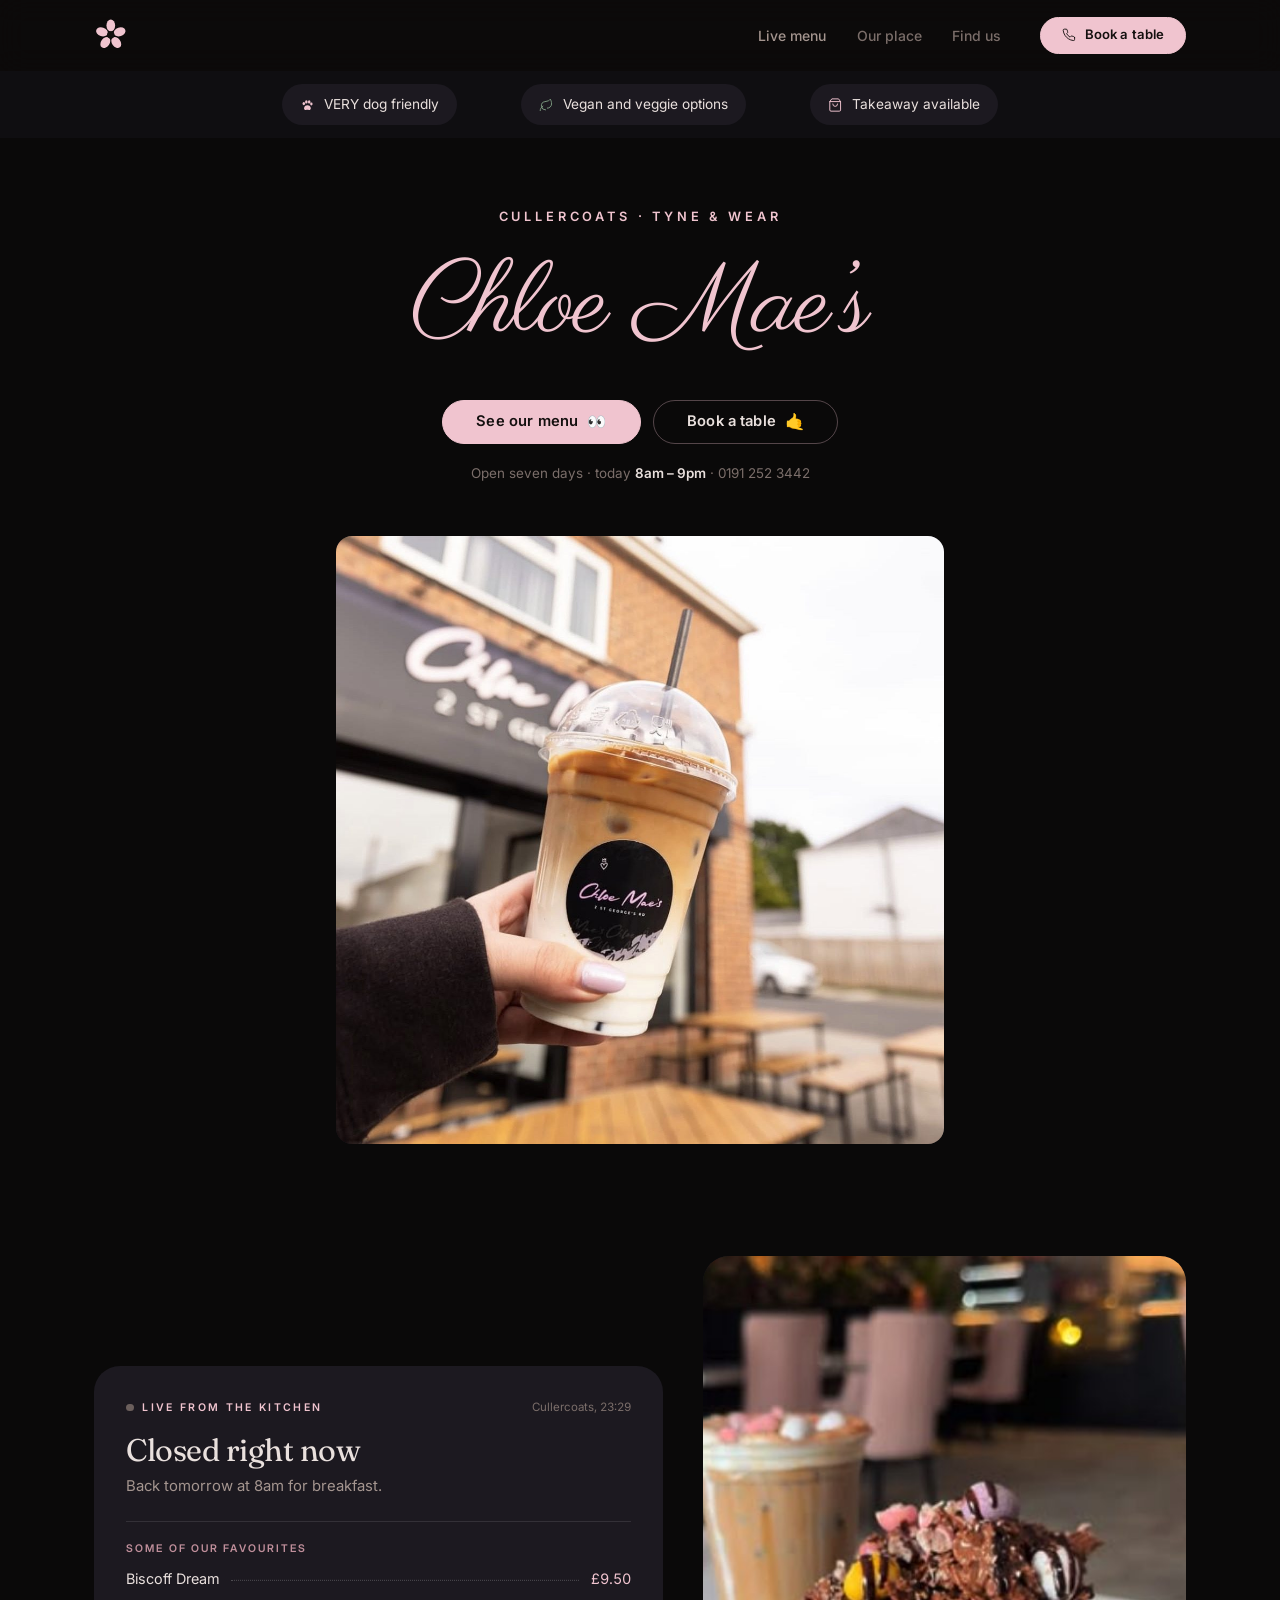
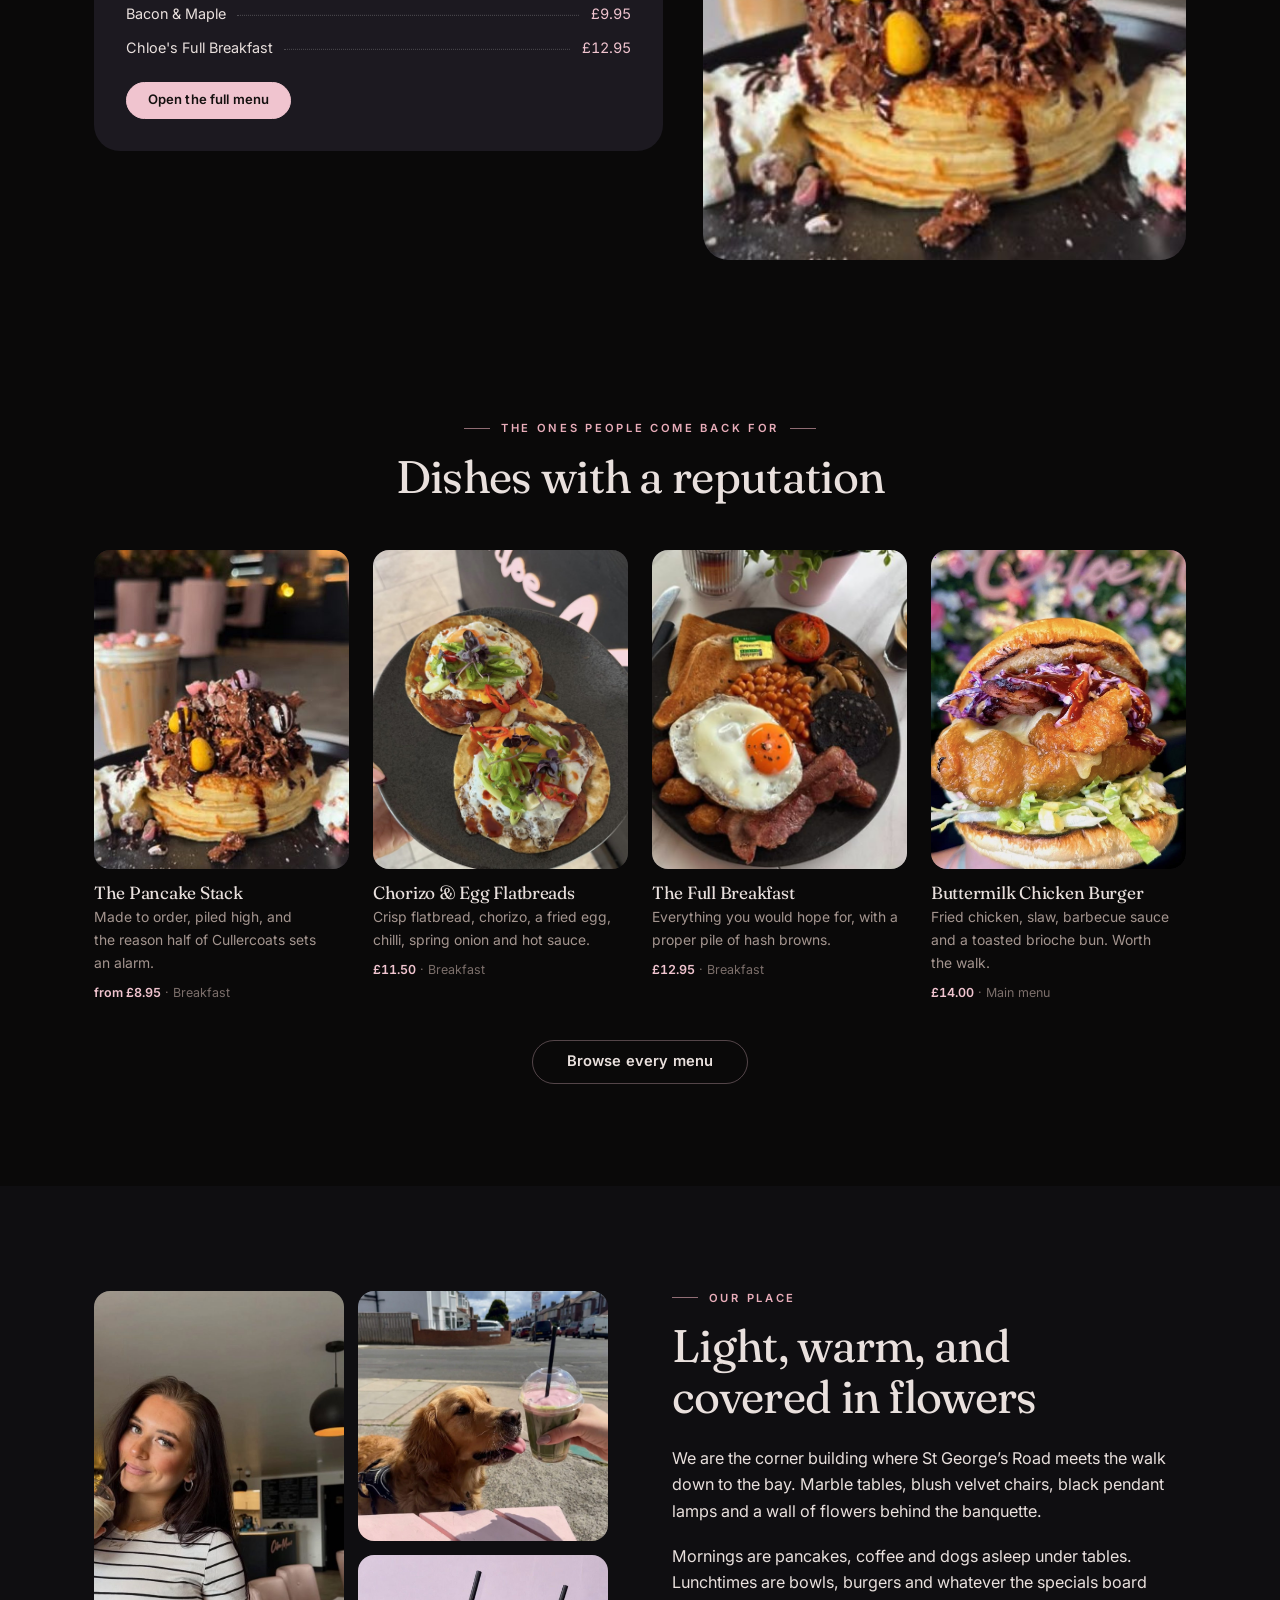
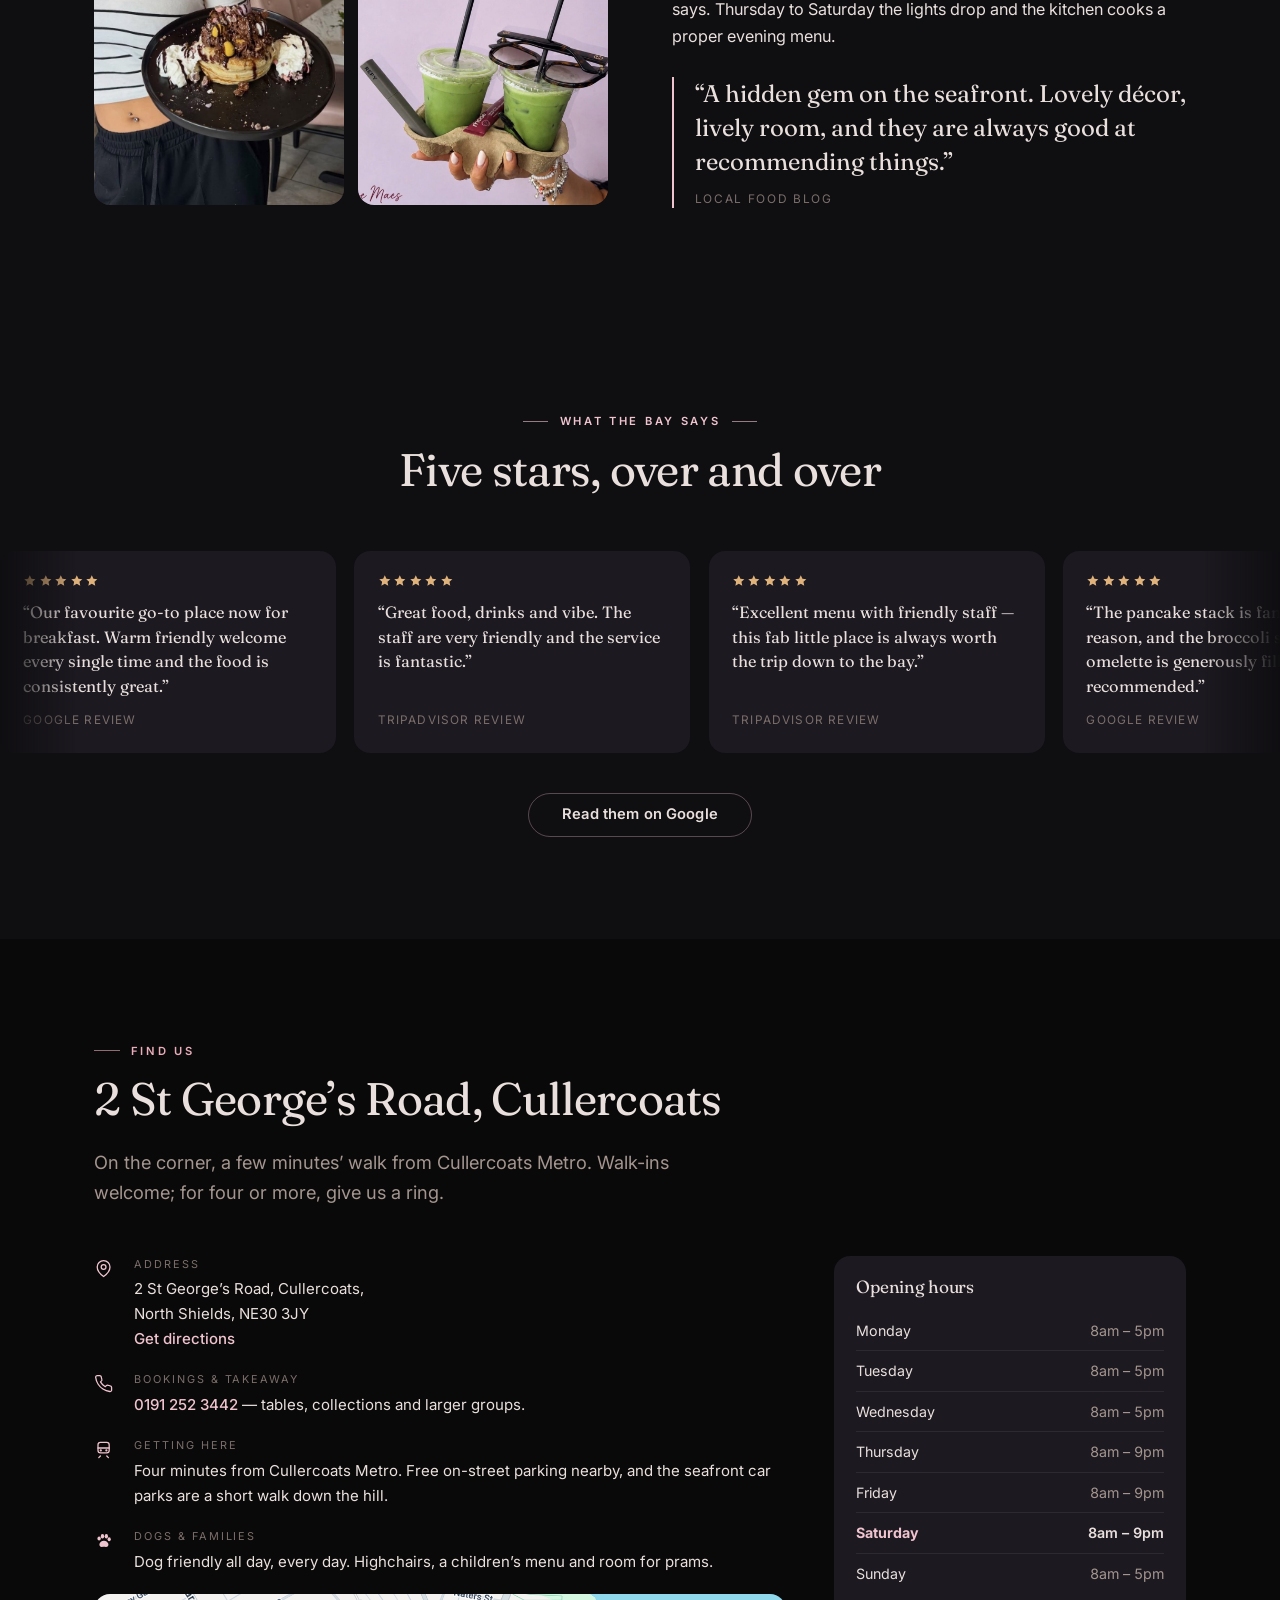
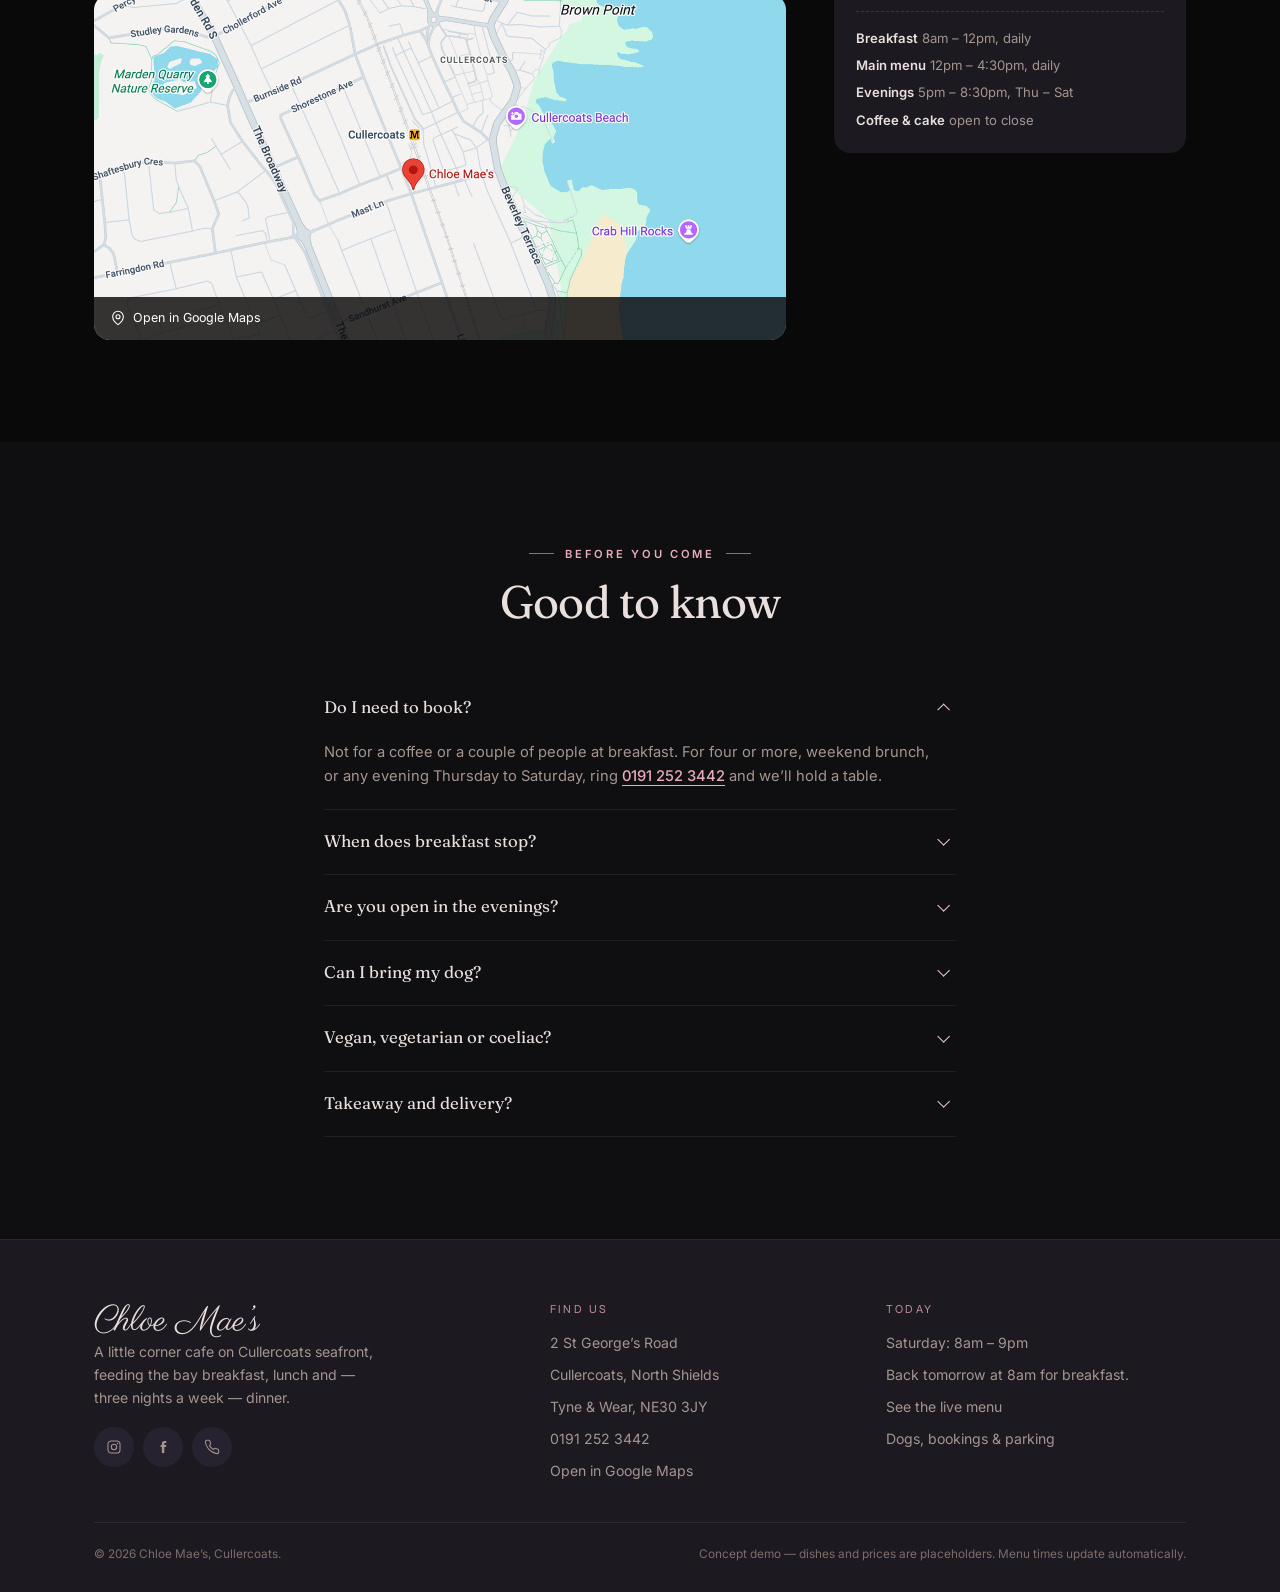
==== index.html @ 889cd68f "The facts become a banner: drifting on phones, still on desktop You were seeing the belt repeat, not" ====
<!doctype html>
<html lang="en-GB">
<head>
<meta charset="utf-8">
<meta name="viewport" content="width=device-width, initial-scale=1, viewport-fit=cover">
<title>Chloe Mae&rsquo;s &mdash; Brunch &amp; Coffee House, Cullercoats</title>
<meta name="description" content="Chloe Mae's is a warm, flower-filled brunch and coffee house in Cullercoats. Famous pancake stacks, breakfast until noon, lunch until 4:30pm, evenings Thursday to Saturday. 2 St George's Road, NE30 3JY.">
<link rel="canonical" href="https://chloemaes.co.uk/">
<meta property="og:type" content="restaurant">
<meta property="og:title" content="Chloe Mae&rsquo;s &mdash; Cullercoats">
<meta property="og:description" content="Brunch, coffee and cake at 2 St George's Road. Famous pancake stacks, dog friendly, evenings Thursday to Saturday.">
<meta property="og:image" content="assets/img/og.png">
<meta name="theme-color" content="#0d0b0b">
<link rel="icon" href="assets/img/favicon.svg" type="image/svg+xml">
<link rel="apple-touch-icon" href="assets/img/favicon.svg">
<link rel="preconnect" href="https://fonts.googleapis.com">
<link rel="preconnect" href="https://fonts.gstatic.com" crossorigin>
<link href="https://fonts.googleapis.com/css2?family=Fraunces:opsz,wght@9..144,300..700&family=Inter:wght@400;500;600;700&family=Parisienne&display=swap" rel="stylesheet">
<link rel="stylesheet" href="assets/css/style.css">
</head>
<body>
  <a class="skip" href="#main">Skip to content</a>
<svg class="sr-only" aria-hidden="true" focusable="false" xmlns="http://www.w3.org/2000/svg">
  <defs>
    <symbol id="i-phone" viewBox="0 0 24 24" fill="none" stroke="currentColor" stroke-width="1.6" stroke-linecap="round" stroke-linejoin="round"><path d="M22 16.9v3a2 2 0 0 1-2.2 2 19.8 19.8 0 0 1-8.6-3.1 19.5 19.5 0 0 1-6-6A19.8 19.8 0 0 1 2.1 4.2 2 2 0 0 1 4.1 2h3a2 2 0 0 1 2 1.7c.1 1 .4 1.9.7 2.8a2 2 0 0 1-.4 2.1L8.1 9.9a16 16 0 0 0 6 6l1.3-1.3a2 2 0 0 1 2.1-.5c.9.4 1.8.6 2.8.8a2 2 0 0 1 1.7 2z"/></symbol>
    <symbol id="i-pin" viewBox="0 0 24 24" fill="none" stroke="currentColor" stroke-width="1.6" stroke-linecap="round" stroke-linejoin="round"><path d="M20 10c0 6-8 12-8 12s-8-6-8-12a8 8 0 0 1 16 0z"/><circle cx="12" cy="10" r="3"/></symbol>
    <symbol id="i-clock" viewBox="0 0 24 24" fill="none" stroke="currentColor" stroke-width="1.6" stroke-linecap="round" stroke-linejoin="round"><circle cx="12" cy="12" r="9"/><path d="M12 7v5l3 2"/></symbol>
    <symbol id="i-star" viewBox="0 0 24 24" fill="currentColor"><path d="m12 2 2.9 6.3 6.9.8-5.1 4.7 1.4 6.8L12 17.3 5.9 20.6l1.4-6.8L2.2 9.1l6.9-.8z"/></symbol>
    <symbol id="i-dog" viewBox="0 0 24 24" fill="none" stroke="currentColor" stroke-width="1.6" stroke-linecap="round" stroke-linejoin="round"><path d="M10 5.2 8.4 3A1.6 1.6 0 0 0 5.6 4v5.6M14 5.2 15.6 3A1.6 1.6 0 0 1 18.4 4v5.6"/><path d="M5.6 9.6a6.4 6.4 0 0 0 12.8 0"/><path d="M8.8 14.4v3.2a3.2 3.2 0 0 0 6.4 0v-3.2"/><path d="M11 11h2"/></symbol>
    <symbol id="i-bag" viewBox="0 0 24 24" fill="none" stroke="currentColor" stroke-width="1.6" stroke-linecap="round" stroke-linejoin="round"><path d="M6 2 3 6v14a2 2 0 0 0 2 2h14a2 2 0 0 0 2-2V6l-3-4z"/><path d="M3 6h18M16 10a4 4 0 0 1-8 0"/></symbol>
    <symbol id="i-leaf" viewBox="0 0 24 24" fill="none" stroke="currentColor" stroke-width="1.6" stroke-linecap="round" stroke-linejoin="round"><path d="M11 20A7 7 0 0 1 9.8 6.1C15.5 5 17 4.5 19 2c1 2 2 4.2 2 8a7 7 0 0 1-7 7"/><path d="M2 21c0-3 1.9-5.7 4.5-7.5"/></symbol>
    <symbol id="i-wifi" viewBox="0 0 24 24" fill="none" stroke="currentColor" stroke-width="1.6" stroke-linecap="round" stroke-linejoin="round"><path d="M5 12.6a10 10 0 0 1 14 0M8.5 16a5 5 0 0 1 7 0M2 9.1a15 15 0 0 1 20 0"/><path d="M12 20h.01"/></symbol>
    <symbol id="i-pram" viewBox="0 0 24 24" fill="none" stroke="currentColor" stroke-width="1.6" stroke-linecap="round" stroke-linejoin="round"><circle cx="12" cy="12" r="9"/><path d="M12 8v8M8.5 10.5h7"/></symbol>
    <symbol id="i-alert" viewBox="0 0 24 24" fill="none" stroke="currentColor" stroke-width="1.6" stroke-linecap="round" stroke-linejoin="round"><path d="M12 3 2.5 20h19z"/><path d="M12 9.5v4M12 17h.01"/></symbol>
    <symbol id="i-info" viewBox="0 0 24 24" fill="none" stroke="currentColor" stroke-width="1.6" stroke-linecap="round" stroke-linejoin="round"><circle cx="12" cy="12" r="9"/><path d="M12 11v5M12 8h.01"/></symbol>
    <symbol id="i-arrow" viewBox="0 0 24 24" fill="none" stroke="currentColor" stroke-width="1.8" stroke-linecap="round" stroke-linejoin="round"><path d="M5 12h13M13 6l6 6-6 6"/></symbol>
    <symbol id="i-ig" viewBox="0 0 24 24" fill="none" stroke="currentColor" stroke-width="1.6"><rect x="3" y="3" width="18" height="18" rx="5"/><circle cx="12" cy="12" r="4"/><circle cx="17.4" cy="6.6" r="1.1" fill="currentColor" stroke="none"/></symbol>
    <symbol id="i-fb" viewBox="0 0 24 24" fill="currentColor"><path d="M14 9V7.2c0-.8.2-1.2 1.4-1.2H17V3h-2.6C11.3 3 10.3 4.5 10.3 7v2H8.4v3h1.9v9H14v-9h2.6l.4-3z"/></symbol>
    <symbol id="i-print" viewBox="0 0 24 24" fill="none" stroke="currentColor" stroke-width="1.6" stroke-linecap="round" stroke-linejoin="round"><path d="M6 9V3h12v6M6 18H4a1 1 0 0 1-1-1v-6a2 2 0 0 1 2-2h14a2 2 0 0 1 2 2v6a1 1 0 0 1-1 1h-2"/><rect x="6" y="14" width="12" height="7" rx="1"/></symbol>
    <symbol id="i-metro" viewBox="0 0 24 24" fill="none" stroke="currentColor" stroke-width="1.6" stroke-linecap="round" stroke-linejoin="round"><rect x="5" y="3" width="14" height="13" rx="3"/><path d="M5 10h14M8 20l-2 2M16 20l2 2"/><circle cx="8.5" cy="13" r=".6" fill="currentColor"/><circle cx="15.5" cy="13" r=".6" fill="currentColor"/></symbol>
    <symbol id="i-paw" viewBox="0 0 24 24" fill="currentColor"><ellipse cx="6.4" cy="9.4" rx="2.1" ry="2.6"/><ellipse cx="10.6" cy="6.6" rx="2.1" ry="2.8"/><ellipse cx="15.4" cy="6.6" rx="2.1" ry="2.8"/><ellipse cx="19" cy="10.2" rx="2" ry="2.5"/><path d="M12.6 12.2c2.3 0 4.4 1.5 5.2 3.5.9 2.2-.5 4.4-2.9 4.4-1 0-1.7-.3-2.5-.3s-1.5.3-2.5.3c-2.4 0-3.8-2.2-2.9-4.4.8-2 2.9-3.5 5.2-3.5z"/></symbol>
    <symbol id="i-phone-fill" viewBox="0 0 24 24" fill="currentColor"><path d="M6.6 10.8a15.6 15.6 0 0 0 6.6 6.6l2.2-2.2c.28-.28.68-.36 1.03-.24 1.12.37 2.33.57 3.57.57.55 0 1 .45 1 1V20c0 .55-.45 1-1 1C10.6 21 3 13.4 3 4c0-.55.45-1 1-1h3.5c.55 0 1 .45 1 1 0 1.25.2 2.45.57 3.57.11.35.03.75-.25 1.03z"/></symbol>
    <symbol id="i-flower" viewBox="0 0 24 24"><g fill="currentColor"><ellipse cx="12" cy="5.4" rx="3.1" ry="4.3"/><ellipse cx="18.3" cy="9.9" rx="3.1" ry="4.3" transform="rotate(72 18.3 9.9)"/><ellipse cx="15.9" cy="17.5" rx="3.1" ry="4.3" transform="rotate(144 15.9 17.5)"/><ellipse cx="8.1" cy="17.5" rx="3.1" ry="4.3" transform="rotate(216 8.1 17.5)"/><ellipse cx="5.7" cy="9.9" rx="3.1" ry="4.3" transform="rotate(288 5.7 9.9)"/></g><circle cx="12" cy="12" r="2.6" fill="#14100f"/></symbol>
    <symbol id="i-menu" viewBox="0 0 24 24" fill="none" stroke="currentColor" stroke-width="1.6" stroke-linecap="round" stroke-linejoin="round"><path d="M4 6h16M4 12h16M4 18h10"/></symbol>
  </defs>
</svg>
  <header class="site-header" id="site-header">
    <div class="wrap site-header__in">
      <a class="brand" href="index.html" aria-label="Chloe Mae's, 2 St George's Road, home">
        <svg class="brand__flower" aria-hidden="true"><use href="#i-flower"/></svg>
      </a>
      <nav class="nav" aria-label="Primary">
        <a href="menu.html">Live menu</a>
        <!-- Pages to come. Swap each span for <a href="our-place.html"> etc. -->
        <span class="nav__soon">Our place</span>
        <span class="nav__soon">Find us</span>
      </nav>
      <a class="btn btn--sm header-cta" href="tel:+441912523442">
        <svg class="ic" aria-hidden="true"><use href="#i-phone"/></svg> Book a table
      </a>
      <a class="callbtn" href="tel:+441912523442" aria-label="Call to book a table">
        <svg aria-hidden="true"><use href="#i-phone-fill"/></svg>
      </a>
      <button class="navtoggle" id="navtoggle" aria-expanded="false" aria-controls="drawer" aria-label="Menu"><span></span></button>
    </div>
    <div class="drawer" id="drawer">
      <div class="wrap">
        <nav aria-label="Mobile">
          <a href="menu.html">Live menu</a>
          <span class="nav__soon">Our place</span>
          <span class="nav__soon">Find us</span>
          <span class="nav__soon">Questions</span>
          <a class="btn btn--block" href="tel:+441912523442">
            <svg class="ic" aria-hidden="true"><use href="#i-phone"/></svg> Call to book
          </a>
        </nav>
      </div>
    </div>
  </header>

  <main id="main">
    <div class="marquee marquee--pills" aria-label="Good to know">
      <div class="marquee__track" id="pill-track"></div>
    </div>

    <section class="hero" id="top">
      <div class="wrap hero__inner">
        <p class="hero__sub">Cullercoats &middot; Tyne &amp; Wear</p>
        <h1 class="hero__script">Chloe Mae&rsquo;s</h1>
        <div class="btn-row btn-row--center">
          <a class="btn" href="menu.html">See our menu <span class="emoji" aria-hidden="true">&#128064;</span></a>
          <a class="btn btn--ghost" href="tel:+441912523442">Book a table <span class="emoji" aria-hidden="true">&#129305;</span></a>
        </div>

        <p class="hero__note" id="hero-note">Open seven days &middot; 0191 252 3442</p>

      </div>

      <div class="wrap">
        <div class="hero__shots">
          <div class="shot" id="hero-shot" data-art="art-room"
               data-photos="assets/img/photo-coffee.jpg,
                            assets/img/photo-room.jpg,
                            assets/img/photo-breakfast.jpg,
                            assets/img/photo-chickenburger.jpg,
                            assets/img/photo-pancakes.jpg"
               data-alt="Inside and outside Chloe Mae&rsquo;s"></div>
        </div>
      </div>
    </section>


    <section class="band band--tight" id="live" aria-label="What we are serving right now">
      <div class="wrap livewrap">
        <div class="live" id="live-card" data-status="closed" data-notice="false">
          <div class="live__top">
            <span class="dot" id="live-dot"></span>
            <span class="live__label">Live from the kitchen</span>
            <span class="live__clock" id="live-clock"></span>
          </div>

          <h2 class="live__headline" id="live-headline">Checking today&rsquo;s service&hellip;</h2>
          <p class="live__detail" id="live-detail">One moment.</p>

          <div class="live__notice" id="live-notice">
            <svg aria-hidden="true"><use href="#i-alert"/></svg>
            <span id="live-notice-text"></span>
          </div>

          <div class="live__picks" id="live-picks" hidden>
            <h4 id="picks-title">Some of our favourites</h4>
            <ul class="picks" id="picks-list"></ul>
          </div>

          <div class="live__foot">
            <a class="btn btn--blush btn--sm" href="menu.html" id="live-cta">Open the full menu</a>
          </div>
        </div>

        <div class="shot rise" data-art="art-pancakes" data-photo="assets/img/photo-pancakes.jpg"
             data-alt="A loaded pancake stack at Chloe Mae's"></div>
      </div>
    </section>

    <section class="band" id="signatures">
      <div class="wrap">
        <div class="section-head section-head--center">
          <p class="eyebrow eyebrow--center">The ones people come back for</p>
          <h2>Dishes with a reputation</h2>
        </div>

        <div class="grid grid--4">
          <article class="dish rise">
            <div class="shot shot--tall" data-art="art-pancakes" data-photo="assets/img/photo-pancakes.jpg"
                 data-alt="Pancake stack with chocolate and marshmallows"></div>
            <div>
              <h3 class="dish__name">The Pancake Stack</h3>
              <p class="dish__desc">Made to order, piled high, and the reason half of Cullercoats sets an alarm.</p>
              <p class="dish__meta"><span class="price">from &pound;8.95</span> &middot; Breakfast</p>
            </div>
          </article>

          <article class="dish rise">
            <div class="shot shot--tall" data-art="art-flatbreads" data-photo="assets/img/photo-flatbreads.jpg"
                 data-alt="Chorizo and fried egg flatbreads with chilli and spring onion"></div>
            <div>
              <h3 class="dish__name">Chorizo &amp; Egg Flatbreads</h3>
              <p class="dish__desc">Crisp flatbread, chorizo, a fried egg, chilli, spring onion and hot sauce.</p>
              <p class="dish__meta"><span class="price">&pound;11.50</span> &middot; Breakfast</p>
            </div>
          </article>

          <article class="dish rise">
            <div class="shot shot--tall" data-art="art-fullbreakfast" data-photo="assets/img/photo-fullbreakfast.jpg"
                 data-alt="Full breakfast with hash browns, beans, bacon and toast"></div>
            <div>
              <h3 class="dish__name">The Full Breakfast</h3>
              <p class="dish__desc">Everything you would hope for, with a proper pile of hash browns.</p>
              <p class="dish__meta"><span class="price">&pound;12.95</span> &middot; Breakfast</p>
            </div>
          </article>

          <article class="dish rise">
            <div class="shot shot--tall" data-art="art-bowls" data-photo="assets/img/photo-chickenburger.jpg"
                 data-alt="Buttermilk chicken burger with slaw and barbecue sauce"></div>
            <div>
              <h3 class="dish__name">Buttermilk Chicken Burger</h3>
              <p class="dish__desc">Fried chicken, slaw, barbecue sauce and a toasted brioche bun. Worth the walk.</p>
              <p class="dish__meta"><span class="price">&pound;14.00</span> &middot; Main menu</p>
            </div>
          </article>
        </div>

        <div class="btn-row btn-row--center" style="margin-top:2.25rem">
          <a class="btn btn--ghost" href="menu.html">Browse every menu</a>
        </div>
      </div>
    </section>

    <section class="band band--paper" id="story">
      <div class="wrap story">
        <div class="story__art">
          <div class="shot shot--tall rise" data-art="art-room" data-photo="assets/img/photo-room.jpg"
               data-alt="Inside Chloe Mae's"></div>
          <div class="shot shot--sq rise" data-art="art-drinks" data-photo="assets/img/photo-dog.jpg"
               data-alt="A golden retriever outside with an iced drink"></div>
          <div class="shot shot--sq rise" data-art="art-drinks" data-photo="assets/img/photo-drinks.jpg"
               data-alt="Two iced matcha to take away"></div>
        </div>
        <div>
          <p class="eyebrow">Our place</p>
          <h2>Light, warm, and covered in flowers</h2>
          <p>We are the corner building where St George&rsquo;s Road meets the walk down to the bay. Marble tables, blush velvet chairs, black pendant lamps and a wall of flowers behind the banquette.</p>
          <p>Mornings are pancakes, coffee and dogs asleep under tables. Lunchtimes are bowls, burgers and whatever the specials board says. Thursday to Saturday the lights drop and the kitchen cooks a proper evening menu.</p>

          <blockquote class="pullquote">
            &ldquo;A hidden gem on the seafront. Lovely d&eacute;cor, lively room, and they are always good at recommending things.&rdquo;
            <cite>Local food blog</cite>
          </blockquote>
        </div>
      </div>
    </section>

    <section class="band band--dark" id="reviews">
      <div class="wrap">
        <div class="section-head section-head--center">
          <p class="eyebrow eyebrow--center">What the bay says</p>
          <h2>Five stars, over and over</h2>
        </div>
      </div>
      <div class="marquee marquee--reviews" aria-label="Customer reviews">
        <div class="marquee__track" id="review-track"></div>
      </div>
      <div class="wrap btn-row btn-row--center" style="margin-top:2rem">
        <a class="btn btn--ghost" href="https://maps.app.goo.gl/MLW48tuzdzKQMBhAA" target="_blank" rel="noopener">Read them on Google</a>
      </div>
    </section>

    <section class="band" id="visit">
      <div class="wrap">
        <div class="section-head">
          <p class="eyebrow">Find us</p>
          <h2>2 St George&rsquo;s Road, Cullercoats</h2>
          <p class="lede">On the corner, a few minutes&rsquo; walk from Cullercoats Metro. Walk-ins welcome; for four or more, give us a ring.</p>
        </div>

        <div class="visit">
          <div>
            <dl class="infolist">
              <div>
                <svg aria-hidden="true"><use href="#i-pin"/></svg>
                <div>
                  <dt>Address</dt>
                  <dd>2 St George&rsquo;s Road, Cullercoats,<br>North Shields, NE30 3JY<br>
                    <a href="https://www.google.com/maps/dir/?api=1&amp;destination=Chloe+Mae%27s%2C+2+St+George%27s+Road%2C+Cullercoats%2C+North+Shields+NE30+3JY" target="_blank" rel="noopener">Get directions</a>
                  </dd>
                </div>
              </div>
              <div>
                <svg aria-hidden="true"><use href="#i-phone"/></svg>
                <div>
                  <dt>Bookings &amp; takeaway</dt>
                  <dd><a href="tel:+441912523442">0191 252 3442</a> &mdash; tables, collections and larger groups.</dd>
                </div>
              </div>
              <div>
                <svg aria-hidden="true"><use href="#i-metro"/></svg>
                <div>
                  <dt>Getting here</dt>
                  <dd>Four minutes from Cullercoats Metro. Free on-street parking nearby, and the seafront car parks are a short walk down the hill.</dd>
                </div>
              </div>
              <div>
                <svg aria-hidden="true"><use href="#i-paw"/></svg>
                <div>
                  <dt>Dogs &amp; families</dt>
                  <dd>Dog friendly all day, every day. Highchairs, a children&rsquo;s menu and room for prams.</dd>
                </div>
              </div>
            </dl>

            <a class="mapcard shot" href="https://maps.app.goo.gl/MLW48tuzdzKQMBhAA" target="_blank" rel="noopener"
               data-art="art-map" data-photo="assets/img/photo-map.png" data-alt="Map showing Chloe Mae's on St George's Road"
               aria-label="Open Chloe Mae's in Google Maps">
              <span class="shot__cap"><svg style="width:1rem;height:1rem" aria-hidden="true"><use href="#i-pin"/></svg> Open in Google Maps</span>
            </a>
          </div>

          <div class="hours" id="hours">
            <h3>Opening hours</h3>
            <table>
              <caption class="sr-only">Opening hours by day</caption>
              <tbody>
                <tr data-day="1"><th scope="row">Monday</th><td>8am &ndash; 5pm</td></tr>
                <tr data-day="2"><th scope="row">Tuesday</th><td>8am &ndash; 5pm</td></tr>
                <tr data-day="3"><th scope="row">Wednesday</th><td>8am &ndash; 5pm</td></tr>
                <tr data-day="4"><th scope="row">Thursday</th><td>8am &ndash; 9pm</td></tr>
                <tr data-day="5"><th scope="row">Friday</th><td>8am &ndash; 9pm</td></tr>
                <tr data-day="6"><th scope="row">Saturday</th><td>8am &ndash; 9pm</td></tr>
                <tr data-day="0"><th scope="row">Sunday</th><td>8am &ndash; 5pm</td></tr>
              </tbody>
            </table>

            <div class="hours__kitchen">
              <p style="margin:0"><span>Breakfast</span> 8am &ndash; 12pm, daily</p>
              <p style="margin:0"><span>Main menu</span> 12pm &ndash; 4:30pm, daily</p>
              <p style="margin:0"><span>Evenings</span> 5pm &ndash; 8:30pm, Thu &ndash; Sat</p>
              <p style="margin:0"><span>Coffee &amp; cake</span> open to close</p>
            </div>
          </div>
        </div>
      </div>
    </section>

    <section class="band band--paper" id="faq">
      <div class="wrap wrap--narrow">
        <div class="section-head section-head--center">
          <p class="eyebrow eyebrow--center">Before you come</p>
          <h2>Good to know</h2>
        </div>

        <div class="faq">
          <details open>
            <summary>Do I need to book?</summary>
            <p>Not for a coffee or a couple of people at breakfast. For four or more, weekend brunch, or any evening Thursday to Saturday, ring <a class="tlink" href="tel:+441912523442">0191 252 3442</a> and we&rsquo;ll hold a table.</p>
          </details>
          <details>
            <summary>When does breakfast stop?</summary>
            <p>Breakfast runs 8am to 12pm every day, then the main menu takes over until 4:30pm. The bar at the top of this site counts down to the changeover and warns you a full hour before.</p>
          </details>
          <details>
            <summary>Are you open in the evenings?</summary>
            <p>Thursday, Friday and Saturday, 5pm until last orders at 8:30pm. Sunday to Wednesday we close at 5pm.</p>
          </details>
          <details>
            <summary>Can I bring my dog?</summary>
            <p>Please do &mdash; dog friendly all day, every day, with water bowls by the door.</p>
          </details>
          <details>
            <summary>Vegan, vegetarian or coeliac?</summary>
            <p>All catered for, and marked on every menu. Tell your server about any allergy when you order &mdash; our kitchen is small and handles nuts, gluten and dairy, so we&rsquo;ll talk you through what is safe.</p>
          </details>
          <details>
            <summary>Takeaway and delivery?</summary>
            <p>Both. Ring to order a collection, or find us on Uber Eats and Deliveroo around Cullercoats, Whitley Bay and Tynemouth.</p>
          </details>
        </div>
      </div>
    </section>
  </main>

  <footer class="site-footer footer">
    <div class="wrap">
      <div class="footer__grid">
        <div class="footer__brand">
          <span class="brand__script" style="font-size:2.2rem">Chloe Mae&rsquo;s</span>
          <p>A little corner cafe on Cullercoats seafront, feeding the bay breakfast, lunch and — three nights a week — dinner.</p>
          <div class="socials">
            <a href="https://www.instagram.com/chloemaes_cullercoats/" target="_blank" rel="noopener" aria-label="Chloe Mae's on Instagram"><svg aria-hidden="true"><use href="#i-ig"/></svg></a>
            <a href="https://www.facebook.com/ChloeMaesCullercoats/" target="_blank" rel="noopener" aria-label="Chloe Mae's on Facebook"><svg aria-hidden="true"><use href="#i-fb"/></svg></a>
            <a href="tel:+441912523442" aria-label="Call Chloe Mae's"><svg aria-hidden="true"><use href="#i-phone"/></svg></a>
          </div>
        </div>
        <div>
          <h4>Find us</h4>
          <ul>
            <li>2 St George&rsquo;s Road</li>
            <li>Cullercoats, North Shields</li>
            <li>Tyne &amp; Wear, NE30 3JY</li>
            <li><a href="tel:+441912523442">0191 252 3442</a></li>
            <li><a href="https://maps.app.goo.gl/MLW48tuzdzKQMBhAA" target="_blank" rel="noopener">Open in Google Maps</a></li>
          </ul>
        </div>
        <div>
          <h4>Today</h4>
          <ul>
            <li id="foot-hours">Open 8am &ndash; 5pm</li>
            <li id="foot-service">&nbsp;</li>
            <li><a href="menu.html">See the live menu</a></li>
            <li>Dogs, bookings &amp; parking</li>
          </ul>
        </div>
      </div>
      <div class="colophon">
        <span>&copy; <span id="year">2026</span> Chloe Mae&rsquo;s, Cullercoats.</span>
        <span class="statusbar__spacer"></span>
        <span id="demo-line">Concept demo &mdash; dishes and prices are placeholders. Menu times update automatically.</span>
      </div>
    </div>
  </footer>

  <script type="application/ld+json">
{
  "@context": "https://schema.org",
  "@type": "CafeOrCoffeeShop",
  "name": "Chloe Mae's",
  "description": "Brunch and coffee house on the corner of St George's Road, Cullercoats. Breakfast, lunch, coffee and cake daily, with an evening menu Thursday to Saturday.",
  "url": "https://chloemaes.co.uk/",
  "telephone": "+44 191 252 3442",
  "priceRange": "££",
  "servesCuisine": ["Breakfast", "Brunch", "British", "Coffee"],
  "image": "https://chloemaes.co.uk/assets/img/og.png",
  "hasMenu": "https://chloemaes.co.uk/menu.html",
  "address": {
    "@type": "PostalAddress",
    "streetAddress": "2 St George's Road",
    "addressLocality": "Cullercoats, North Shields",
    "addressRegion": "Tyne and Wear",
    "postalCode": "NE30 3JY",
    "addressCountry": "GB"
  },
  "geo": { "@type": "GeoCoordinates", "latitude": 55.0334, "longitude": -1.4333 },
  "sameAs": [
    "https://www.instagram.com/chloemaes_cullercoats/",
    "https://www.facebook.com/ChloeMaesCullercoats/"
  ],
  "openingHoursSpecification": [
    { "@type": "OpeningHoursSpecification", "dayOfWeek": ["Sunday","Monday","Tuesday","Wednesday"], "opens": "08:00", "closes": "17:00" },
    { "@type": "OpeningHoursSpecification", "dayOfWeek": ["Thursday","Friday","Saturday"], "opens": "08:00", "closes": "21:00" }
  ]
}
</script>
  <script src="assets/js/data.js"></script>
  <script src="assets/js/live.js"></script>
  <script src="assets/js/app.js"></script>
</body>
</html>
---- assets/css/style.css ----
/* ============================================================================
   Chloe Mae's — Cullercoats
   The room itself: warm light walls, marble tables, blush velvet, black
   pendants and a wall of flowers. Light and airy, with dark cosy features.
   ========================================================================== */

/* --------------------------------------------------------------- 1. Tokens */
:root {
  /* Ink — the room after dark: the counter, the pendants, the banquette */
  --ink:        #0a0909;   /* the page itself */
  --panel:      #1c1920;   /* cards and panels — clearly lifted off the page */
  --panel-2:    #0f0e11;   /* bands, barely off black */
  --panel-3:    #262230;   /* hover states, wells */

  --text:       #e9e0dd;
  --muted:      #a4958f;
  --faint:      #7b6e6a;

  /* Blush — the velvet chairs and the sign above the door */
  --blush:      #f0c4cf;
  --blush-soft: #f8e3e8;
  --blush-dim:  #c08f9b;
  --rose:       #e9adba;   /* links and prices, on dark */
  --berry:      #d38d9c;

  /* Notices, kept quiet */
  --go:         #8fc79f;
  --go-bg:      rgba(143, 199, 159, .10);
  --go-line:    rgba(143, 199, 159, .26);
  --heads:      #dfb27c;
  --heads-bg:   rgba(223, 178, 124, .09);
  --heads-line: rgba(223, 178, 124, .24);

  /* The flower wall, used sparingly */
  --green:      #8fc79f;
  --sage:       #7d9a80;

  --line:       rgba(255, 255, 255, .13);
  --line-soft:  rgba(255, 255, 255, .07);
  --line-blush: rgba(240, 196, 207, .32);

  /* Type */
  --display: 'Fraunces', 'Georgia', 'Times New Roman', serif;
  --script:  'Parisienne', 'Snell Roundhand', 'Brush Script MT', cursive;
  --body:    'Inter', -apple-system, BlinkMacSystemFont, 'Segoe UI', Roboto, Helvetica, Arial, sans-serif;

  /* Space & shape */
  --gutter: clamp(1.15rem, 4vw, 2.75rem);
  --page:   1180px;
  --narrow: 720px;
  --r-sm: 10px;
  --r:    16px;
  --r-lg: 26px;
  --r-pill: 999px;

  --shadow:      none;
  --shadow-lift: none;

  --ease: cubic-bezier(.22,.61,.36,1);
  --header-h: 4.4rem;
}

/* ---------------------------------------------------------------- 2. Reset */
*, *::before, *::after { box-sizing: border-box; }
html { -webkit-text-size-adjust: 100%; scroll-behavior: smooth; }
@media (prefers-reduced-motion: reduce) {
  html { scroll-behavior: auto; }
  *, *::before, *::after {
    animation-duration: .001ms !important; animation-iteration-count: 1 !important;
    transition-duration: .001ms !important;
  }
}

body {
  margin: 0;
  background: var(--ink);
  color: var(--text);
  font-family: var(--body);
  font-size: 1.0125rem;
  line-height: 1.65;
  -webkit-font-smoothing: antialiased;
  text-rendering: optimizeLegibility;
  overflow-x: hidden;
}

img, svg, video { max-width: 100%; height: auto; display: block; }
a { color: inherit; text-decoration: none; }
button { font: inherit; color: inherit; }

h1, h2, h3, h4 {
  font-family: var(--display);
  font-weight: 400;
  font-variation-settings: 'SOFT' 24, 'WONK' 1, 'opsz' 40;
  line-height: 1.1;
  letter-spacing: -.015em;
  color: var(--text);
  margin: 0 0 .5em;
  text-wrap: balance;
}
h1 { font-size: clamp(2.5rem, 8vw, 4.6rem); }
h2 { font-size: clamp(1.85rem, 5vw, 2.85rem); }
h3 { font-size: clamp(1.15rem, 3vw, 1.45rem); }
p  { margin: 0 0 1.1em; text-wrap: pretty; }
p:last-child { margin-bottom: 0; }

::selection { background: var(--blush); color: #14100f; }
:focus-visible { outline: 2px solid var(--rose); outline-offset: 3px; border-radius: 4px; }

.skip {
  position: absolute; left: 50%; top: 0; transform: translate(-50%, -140%);
  background: var(--blush); color: #14100f; padding: .7rem 1.2rem;
  border-radius: 0 0 var(--r-sm) var(--r-sm); font-weight: 600; z-index: 999;
  transition: transform .2s var(--ease);
}
.skip:focus { transform: translate(-50%, 0); }

.sr-only {
  position: absolute; width: 1px; height: 1px; padding: 0; margin: -1px;
  overflow: hidden; clip: rect(0 0 0 0); white-space: nowrap; border: 0;
}

/* --------------------------------------------------------------- 3. Layout */
.wrap { width: 100%; max-width: var(--page); margin-inline: auto; padding-inline: var(--gutter); }
.wrap--narrow { max-width: var(--narrow); }

section[id] { scroll-margin-top: calc(var(--header-h) + 1rem); }
.band { padding-block: clamp(3.25rem, 8vw, 6.5rem); }
.band--tight { padding-block: clamp(2.25rem, 5vw, 3.5rem); }
.band--paper { background: var(--panel-2); }

/* A slightly raised room, for the sections that want their own weight */
.band--dark { background: var(--panel-2); }
.band--dark h1, .band--dark h2, .band--dark h3 { color: var(--text); }
.band--dark .lede { color: var(--muted); }
.band--dark .eyebrow { color: var(--blush); }
.band--dark .eyebrow::before, .band--dark .eyebrow::after { background: var(--blush); }

.eyebrow {
  font-size: .7rem; font-weight: 600; letter-spacing: .24em; text-transform: uppercase;
  color: var(--rose); margin: 0 0 .9rem;
  display: flex; align-items: center; gap: .7rem;
}
.eyebrow::before { content: ''; width: 1.6rem; height: 1px; background: var(--rose); opacity: .6; flex: none; }
.eyebrow--center { justify-content: center; }
.eyebrow--center::after { content: ''; width: 1.6rem; height: 1px; background: currentColor; opacity: .6; }

.lede { font-size: clamp(1rem, 2.2vw, 1.14rem); color: var(--muted); max-width: 56ch; }
.section-head { margin-bottom: clamp(1.75rem, 4vw, 3rem); }
.section-head--center { text-align: center; }
.section-head--center .lede { margin-inline: auto; }
.section-head--center .eyebrow { justify-content: center; }

/* -------------------------------------------------------------- 4. Buttons */
.btn {
  display: inline-flex; align-items: center; justify-content: center; gap: .55rem;
  padding: .55rem 2.1rem; min-height: 2.75rem; line-height: 1.2;
  background: var(--blush); color: #14100f;
  border: 1px solid var(--blush); border-radius: var(--r-pill);
  font-size: .92rem; font-weight: 600; letter-spacing: .01em;
  cursor: pointer; white-space: nowrap;
  transition: background .18s var(--ease), border-color .18s var(--ease), color .18s var(--ease);
  box-shadow: none;
}
.btn:hover { background: #f7d8df; border-color: #f7d8df; }


.btn--blush { background: var(--blush); border-color: var(--blush); color: #14100f; }
.btn--blush:hover { background: #f7d8df; }

.btn--ghost { background: transparent; color: var(--text); border-color: var(--line-blush); box-shadow: none; }
.btn--ghost:hover { background: rgba(240,196,207,.08); border-color: var(--blush); box-shadow: none; }



.btn--sm { padding: .5rem 1.3rem; min-height: 2.3rem; font-size: .82rem; }

/* Frosted glass — used by the pinned bar, so the page shows through it. */
.btn--glass {
  background: rgba(24, 21, 25, .62);
  border-color: rgba(240, 196, 207, .28);
  color: var(--text);
  backdrop-filter: blur(18px) saturate(160%);
  -webkit-backdrop-filter: blur(18px) saturate(160%);
}
.btn--glass:hover {
  background: rgba(240, 196, 207, .16);
  border-color: var(--blush);
  color: #fff;
}
.btn--glass .ic { color: var(--blush); }
.btn--block { width: 100%; }
.btn .ic { width: 1.05em; height: 1.05em; flex: none; }
.emoji { font-size: 1.05em; line-height: 1; letter-spacing: 0; }

.btn-row { display: flex; flex-wrap: wrap; gap: .75rem; }
.btn-row--center { justify-content: center; }

.tlink {
  color: var(--rose); font-weight: 500;
  background-image: linear-gradient(currentColor, currentColor);
  background-size: 100% 1px; background-repeat: no-repeat; background-position: 0 100%;
  padding-bottom: 1px;
}
.tlink:hover { color: var(--blush); }

/* -------------------------------------------------------- 5. Status ribbon */
.statusbar { background: var(--panel); border-bottom: 1px solid var(--line-soft); color: var(--muted); font-size: .8rem; }
.statusbar__in { display: flex; align-items: center; gap: .55rem; min-height: 2.5rem; padding-block: .35rem; }
.statusbar__msg { display: flex; align-items: center; gap: .5rem; min-width: 0; }
.statusbar__msg span:not(.dot) { overflow: hidden; text-overflow: ellipsis; white-space: nowrap; }
.statusbar strong { color: var(--text); font-weight: 600; }
.statusbar__spacer { flex: 1 1 auto; }
.statusbar__call { color: var(--blush); font-weight: 600; white-space: nowrap; }
.statusbar__call:hover { color: var(--blush-soft); }
@media (max-width: 560px) { .statusbar { font-size: .74rem; } }
@media (max-width: 430px) { .statusbar__tail { display: none; } }

.dot { width: .48rem; height: .48rem; border-radius: 50%; background: var(--faint); flex: none; position: relative; }
.dot--open   { background: var(--go); }
.dot--soon   { background: var(--heads); }
.dot--closed { background: #6b5f5c; }
.dot--open::after, .dot--soon::after {
  content: ''; position: absolute; inset: -3px; border-radius: 50%;
  background: inherit; opacity: .5; animation: pulse 2.6s var(--ease) infinite;
}
@keyframes pulse {
  0% { transform: scale(.7); opacity: .55; }
  70%, 100% { transform: scale(2); opacity: 0; }
}

/* --------------------------------------------------------------- 6. Header */
.site-header {
  position: sticky; top: 0; z-index: 60;
  background: rgba(13,11,11,.78);
  backdrop-filter: blur(14px) saturate(150%);
  -webkit-backdrop-filter: blur(14px) saturate(150%);
  border-bottom: 1px solid transparent;
  transition: border-color .3s var(--ease), background .3s var(--ease);
}
.site-header.is-stuck { border-bottom-color: var(--line-soft); background: rgba(13,11,11,.94); }
.site-header__in { display: flex; align-items: center; gap: 1rem; min-height: var(--header-h); }

.brand { display: flex; align-items: center; gap: .6rem; flex: none; }
.brand__flower {
  width: 2.1rem; height: 2.1rem; color: var(--blush); flex: none;
  transition: color .2s var(--ease);
}
.brand:hover .brand__flower { color: var(--blush-soft); }
.brand__script {
  font-family: var(--script); font-size: 1.95rem; line-height: 1;
  color: var(--text); padding-block: .16em;
}
.brand__addr {
  font-size: .56rem; font-weight: 700; letter-spacing: .2em; text-transform: uppercase;
  color: var(--blush-dim); white-space: nowrap;
}
@media (max-width: 560px) { .brand__addr { display: none; } }

.nav { display: flex; align-items: center; gap: .2rem; margin-left: auto; }
.nav a, .nav .nav__soon {
  padding: .5rem .85rem; border-radius: var(--r-pill);
  font-size: .875rem; font-weight: 500; color: var(--muted);
  transition: color .2s, background .2s;
}
/* Placeholders for pages that do not exist yet — present, but not links. */
.nav .nav__soon { color: var(--faint); cursor: default; }
.nav a:hover, .nav a[aria-current="page"] { color: var(--text); background: rgba(240,196,207,.10); }
.header-cta { margin-left: .6rem; }
@media (max-width: 900px) { .nav, .header-cta { display: none; } }

.navtoggle {
  margin-left: auto; display: none;
  width: 2.9rem; height: 2.9rem; align-items: center; justify-content: center;
  background: transparent; border: 1px solid var(--line); border-radius: var(--r-pill); cursor: pointer;
}
.navtoggle span, .navtoggle span::before, .navtoggle span::after {
  content: ''; display: block; width: 17px; height: 1.5px; background: var(--text);
  border-radius: 2px; transition: transform .25s var(--ease), background .2s;
}
.navtoggle span::before { transform: translateY(-5.5px); }
.navtoggle span::after  { transform: translateY(4px); }
.navtoggle[aria-expanded="true"] span { background: transparent; }
.navtoggle[aria-expanded="true"] span::before { transform: rotate(45deg); }
.navtoggle[aria-expanded="true"] span::after  { transform: rotate(-45deg); }
@media (max-width: 900px) { .navtoggle { display: flex; } }

.drawer { display: none; border-top: 1px solid var(--line-soft); background: var(--ink); }
.drawer.is-open { display: block; }
.drawer nav { display: grid; padding-block: .5rem 1.4rem; }
.drawer nav a, .drawer nav .nav__soon {
  display: block;
  padding: 1rem .25rem; font-size: 1.1rem; font-family: var(--display);
  color: var(--text); border-bottom: 1px solid var(--line-soft);
}
.drawer nav .nav__soon { color: var(--faint); cursor: default; }
.drawer .btn { margin-top: 1.2rem; }
@media (min-width: 901px) { .drawer { display: none !important; } }

/* ------------------------------------------------------------------ 7. Hero */
.hero { text-align: center; padding-block: clamp(2.25rem, 6vw, 4.25rem) clamp(2rem, 5vw, 3.5rem); }
.hero__inner { max-width: 46rem; margin-inline: auto; }
.hero__script {
  font-family: var(--script); font-size: clamp(3.4rem, 13vw, 6.2rem);
  line-height: .95; color: var(--blush); padding-block: .1em; margin: 0 0 .15em;
}
.hero__sub {
  font-size: clamp(.66rem, 2.6vw, .8rem); letter-spacing: .3em; text-transform: uppercase;
  color: var(--blush); font-weight: 600; margin: 0 0 1.4rem;
}
.hero .lede { font-size: clamp(1.02rem, 2.6vw, 1.2rem); margin-inline: auto; }
.hero .btn-row { margin-top: 2.25rem; }
.hero__note { margin-top: 1.15rem; font-size: .84rem; color: var(--faint); }
.hero__note strong { color: var(--text); font-weight: 600; }

/* One photograph, centred. The shopfront one — it is the only shot with the
   sign in it, so it says where you are before a word is read. */
.hero__shots {
  margin-top: clamp(2rem, 5vw, 3.25rem);
  max-width: 38rem; margin-inline: auto;
}
.hero__shots .shot { aspect-ratio: 1 / 1; border-radius: var(--r); }
.hero__shots .shot img {
  opacity: 0; transition: opacity 1s var(--ease);
}
.hero__shots .shot img.is-on { opacity: 1; }
@media (max-width: 560px) { .hero__shots { max-width: none; } }

/* ------------------------------------------------------------- 8. Marquees */
.marquee {
  --speed: 42s;
  overflow: hidden; position: relative;
  padding-block: 1rem;
  -webkit-mask-image: linear-gradient(90deg, transparent, #000 6%, #000 94%, transparent);
          mask-image: linear-gradient(90deg, transparent, #000 6%, #000 94%, transparent);
}
.marquee__track { display: flex; width: max-content; animation: slide var(--speed) linear infinite; }
.marquee:hover .marquee__track, .marquee:focus-within .marquee__track { animation-play-state: paused; }
.marquee__group { display: flex; align-items: stretch; gap: 1rem; padding-right: 1rem; flex: none; }
@keyframes slide { from { transform: translate3d(0,0,0); } to { transform: translate3d(-50%,0,0); } }
@media (prefers-reduced-motion: reduce) {
  .marquee { overflow-x: auto; }
  .marquee__track { animation: none; }
}

/* A banner of the three things worth knowing, sat under the header. It drifts
   on a phone, where the three will not fit, and holds still on anything wider. */
.marquee--pills { background: var(--panel-2); padding-block: .8rem; }
.marquee.is-static { -webkit-mask-image: none; mask-image: none; }
.marquee.is-static .marquee__track { width: 100%; animation: none; }
.marquee.is-static .marquee__group {
  width: 100%; justify-content: center;
  gap: clamp(1.5rem, 5vw, 4.5rem); padding-right: 0;
}
@media (max-width: 420px) { .marquee--pills .pill { font-size: .8rem; padding: .52rem .9rem; } }

.pill {
  display: inline-flex; align-items: center; gap: .55rem;
  padding: .58rem 1.15rem; border-radius: var(--r-pill);
  background: var(--panel);
  font-size: .855rem; color: var(--text); white-space: nowrap;
}
.pill svg { width: 1.05em; height: 1.05em; flex: none; color: var(--blush); }
.pill--green svg { color: var(--sage); }

/* Reviews, on a slower belt */
.marquee--reviews { --speed: 72s; border: 0; padding-block: .5rem; }
.marquee--reviews .marquee__group { gap: 1.15rem; padding-right: 1.15rem; }
.rcard {
  width: min(21rem, 78vw); flex: none;
  background: var(--panel);
  border-radius: var(--r); padding: 1.4rem 1.45rem;
  display: flex; flex-direction: column; gap: .8rem;
  box-shadow: var(--shadow);
}
.band--dark .rcard { background: var(--panel); }
.rcard__quote { font-family: var(--display); font-size: 1.02rem; line-height: 1.5; color: var(--text); margin: 0; }
.rcard__by { font-size: .74rem; letter-spacing: .1em; text-transform: uppercase; color: var(--faint); margin-top: auto; }

.stars { display: inline-flex; gap: .12rem; color: var(--heads); }
.stars svg { width: .85rem; height: .85rem; }

/* --------------------------------------------------------- 9. Photo frames */
/* Each slot carries artwork until a real photograph is dropped in. */
.shot {
  position: relative; overflow: hidden;
  border-radius: var(--r);
  background: var(--panel) center/cover no-repeat;
  isolation: isolate;
}
.shot img {
  position: absolute; inset: 0; width: 100%; height: 100%;
  object-fit: cover; z-index: 2; opacity: 0; transition: opacity .6s var(--ease);
}
.shot img.is-loaded { opacity: 1; }
.shot.has-photo { background-image: none; }
.shot--tall { aspect-ratio: 4 / 5; }
.shot--wide { aspect-ratio: 16 / 10; }
.shot--sq   { aspect-ratio: 1 / 1; }
.shot__cap {
  position: absolute; left: 0; right: 0; bottom: 0; z-index: 3;
  padding: .7rem 1rem;
  background: rgba(10, 9, 9, .82);
  color: #fff; font-size: .78rem; display: flex; align-items: center; gap: .45rem;
}

/* --------------------------------------------------------- 10. The live bar */
.live {
  background: var(--panel); color: var(--text);
  border-radius: var(--r-lg); padding: clamp(1.35rem, 3.5vw, 2rem);
}
.live__top { display: flex; align-items: center; gap: .55rem; margin-bottom: 1rem; }
.live__label { font-size: .66rem; letter-spacing: .22em; text-transform: uppercase; color: var(--blush); font-weight: 600; }
.live__clock { margin-left: auto; font-size: .72rem; color: var(--faint); font-variant-numeric: tabular-nums; }
.live__headline { font-family: var(--display); font-size: clamp(1.45rem, 4vw, 1.95rem); color: var(--text); margin: 0 0 .45rem; }
.live__detail { color: var(--muted); font-size: .93rem; margin: 0; }

.live__bar { margin-top: 1.3rem; }
.live__track { height: 3px; border-radius: 3px; background: rgba(255,255,255,.14); overflow: hidden; }
.live__fill { height: 100%; width: 0; background: var(--blush); border-radius: 3px; transition: width .8s var(--ease); }
.live__ticks { display: flex; justify-content: space-between; margin-top: .5rem; font-size: .67rem; color: #9c8d87; letter-spacing: .08em; text-transform: uppercase; }

.live__notice {
  display: none; margin-top: 1.2rem; padding: .8rem 1rem;
  border-radius: var(--r-sm); border: 1px solid var(--heads-line);
  background: var(--heads-bg); color: var(--heads); font-size: .86rem;
  align-items: flex-start; gap: .6rem;
}
.live[data-notice="true"] .live__notice { display: flex; }
.live__notice svg { width: 1.05rem; height: 1.05rem; flex: none; margin-top: .12rem; color: var(--heads); }

.live__picks { margin-top: 1.4rem; padding-top: 1.3rem; border-top: 1px solid rgba(255,255,255,.1); }
.live__picks h4 { font-family: var(--body); font-size: .66rem; letter-spacing: .2em; text-transform: uppercase; color: var(--blush-dim); font-weight: 600; margin: 0 0 .8rem; }
.picks { list-style: none; margin: 0; padding: 0; display: grid; gap: .65rem; }
.picks li { display: flex; gap: .7rem; align-items: baseline; font-size: .9rem; }
.pk-name { color: var(--text); }
.pk-dot { flex: 1 1 auto; border-bottom: 1px dotted rgba(255,255,255,.22); transform: translateY(-.22em); min-width: 1.2rem; }
.pk-price { color: var(--blush); font-variant-numeric: tabular-nums; }

.live__foot { margin-top: 1.4rem; }

/* Live section wrapper: dark card floating on the light page */
.livewrap { display: grid; grid-template-columns: minmax(0,1fr) minmax(0,.85fr); gap: clamp(1.5rem, 4vw, 2.5rem); align-items: center; }
.livewrap .shot { aspect-ratio: 4 / 5; border-radius: var(--r-lg); }
@media (max-width: 860px) { .livewrap { grid-template-columns: 1fr; } .livewrap .shot { display: none; } }

/* --------------------------------------------------------- 11. Dish cards */
.grid { display: grid; gap: clamp(.9rem, 2.5vw, 1.5rem); }
.grid--4 { grid-template-columns: repeat(4, minmax(0, 1fr)); }
.grid--3 { grid-template-columns: repeat(3, minmax(0, 1fr)); }
.grid--2 { grid-template-columns: repeat(2, minmax(0, 1fr)); }
@media (max-width: 900px) { .grid--4, .grid--3 { grid-template-columns: repeat(2, minmax(0, 1fr)); } }
@media (max-width: 560px) { .grid--4, .grid--3, .grid--2 { grid-template-columns: 1fr; } }

.dish { display: flex; flex-direction: column; gap: .9rem; }

.dish__name { font-family: var(--display); font-size: 1.1rem; color: var(--text); margin: 0 0 .25rem; }
.dish__desc { font-size: .87rem; color: var(--muted); margin: 0; }
.dish__meta { margin-top: .5rem; font-size: .78rem; color: var(--faint); }
.dish__meta .price { color: var(--blush); font-weight: 600; font-variant-numeric: tabular-nums; }

/* -------------------------------------------------------------- 12. Story */
.story { display: grid; grid-template-columns: minmax(0,1fr) minmax(0,1fr); gap: clamp(1.75rem, 5vw, 4rem); align-items: center; }
@media (max-width: 860px) { .story { grid-template-columns: 1fr; } }
.story__art { display: grid; grid-template-columns: 1fr 1fr; gap: .9rem; }
/* The tall one fills the height of the two beside it, so the block squares off. */
.story__art .shot:first-child { grid-row: span 2; aspect-ratio: auto; }
.pullquote {
  font-family: var(--display); font-size: clamp(1.15rem, 3vw, 1.5rem);
  color: var(--text); line-height: 1.4; border-left: 2px solid var(--blush);
  padding-left: 1.3rem; margin: 1.75rem 0 0;
}
.pullquote cite { display: block; font-family: var(--body); font-style: normal; font-size: .74rem; letter-spacing: .14em; text-transform: uppercase; color: var(--faint); margin-top: .8rem; }

/* -------------------------------------------------------------- 13. Visit */
.visit { display: grid; grid-template-columns: minmax(0, 1fr) minmax(0, 22rem); gap: clamp(1.75rem, 4vw, 3rem); align-items: start; }
@media (max-width: 880px) { .visit { grid-template-columns: 1fr; } }

.infolist { display: grid; gap: 1.2rem; margin: 0; }
.infolist > div { display: grid; grid-template-columns: 1.6rem 1fr; gap: .9rem; align-items: start; }
.infolist svg { width: 1.2rem; height: 1.2rem; color: var(--blush); margin-top: .2rem; }
.infolist dt { font-size: .68rem; letter-spacing: .18em; text-transform: uppercase; color: var(--faint); margin-bottom: .25rem; }
.infolist dd { margin: 0; color: var(--text); font-size: .94rem; }
.infolist dd a { color: var(--blush); font-weight: 500; }
.infolist dd a:hover { text-decoration: underline; }

.hours { border-radius: var(--r); background: var(--panel); padding: 1.35rem 1.4rem; }
.hours h3 { font-size: 1.1rem; margin-bottom: .9rem; }
.hours table { width: 100%; border-collapse: collapse; font-size: .89rem; }
.hours th, .hours td { text-align: left; padding: .5rem 0; border-bottom: 1px solid var(--line-soft); font-weight: 400; }
.hours td { text-align: right; color: var(--muted); font-variant-numeric: tabular-nums; }
.hours tr:last-child th, .hours tr:last-child td { border-bottom: 0; }
.hours tr.is-today th { color: var(--blush); font-weight: 700; }
.hours tr.is-today td { color: var(--text); font-weight: 600; }
.hours__kitchen { margin-top: 1.1rem; padding-top: 1rem; border-top: 1px dashed var(--line); display: grid; gap: .35rem; font-size: .82rem; color: var(--muted); }
.hours__kitchen span { color: var(--text); font-weight: 600; }

.mapcard { margin-top: 1.2rem; display: block; }
.mapcard.shot { aspect-ratio: 2 / 1; }

/* ---------------------------------------------------------------- 14. FAQ */
.faq { display: grid; }
.faq details { border-bottom: 1px solid var(--line-soft); }
.faq summary {
  list-style: none; cursor: pointer; padding: 1.15rem 2.5rem 1.15rem 0; position: relative;
  font-family: var(--display); font-size: 1.05rem; color: var(--text);
}
.faq summary::-webkit-details-marker { display: none; }
.faq summary::after {
  content: ''; position: absolute; right: .5rem; top: 50%;
  width: .58rem; height: .58rem; margin-top: -.42rem;
  border-right: 1.5px solid var(--blush); border-bottom: 1.5px solid var(--blush);
  transform: rotate(45deg); transition: transform .25s var(--ease);
}
.faq details[open] summary::after { transform: rotate(-135deg); margin-top: -.18rem; }
.faq p { padding: 0 1rem 1.25rem 0; color: var(--muted); font-size: .92rem; }

/* -------------------------------------------------------------- 15. Footer */
.site-footer { background: var(--panel); border-top: 1px solid var(--line-soft); color: var(--muted); padding-block: clamp(2.75rem, 6vw, 4rem) 1.75rem; }
.footer__grid { display: grid; grid-template-columns: 1.4fr 1fr 1fr; gap: 2.25rem; }
@media (max-width: 780px) { .footer__grid { grid-template-columns: 1fr 1fr; } .footer__brand { grid-column: 1 / -1; } }
@media (max-width: 460px) { .footer__grid { grid-template-columns: 1fr; } }
.footer .brand__script { color: var(--text); font-size: 2.1rem; }
.footer h4 { font-family: var(--body); font-size: .68rem; letter-spacing: .2em; text-transform: uppercase; color: var(--blush-dim); margin-bottom: .9rem; }
.footer ul { list-style: none; margin: 0; padding: 0; display: grid; gap: .55rem; font-size: .88rem; }
.footer a:hover { color: var(--blush); }
.footer__brand p { font-size: .88rem; max-width: 32ch; }
.socials { display: flex; gap: .55rem; margin-top: 1.1rem; }
.socials a {
  width: 2.5rem; height: 2.5rem; border-radius: 50%; background: var(--panel-3);
  display: grid; place-items: center; transition: background .2s, color .2s;
}
.socials a:hover { background: var(--blush); color: #14100f; }
.socials svg { width: 1rem; height: 1rem; }
.colophon {
  margin-top: 2.5rem; padding-top: 1.35rem; border-top: 1px solid var(--line-soft);
  display: flex; flex-wrap: wrap; gap: .6rem 1.5rem; align-items: center;
  font-size: .74rem; color: var(--faint);
}
.colophon .statusbar__spacer { flex: 1; }

/* --------------------------------------------- 16. Call button, phones only */
.callbtn {
  display: none; margin-left: auto;
  width: 2.75rem; height: 2.75rem;      /* an easy tap target, nothing drawn */
  color: var(--blush);
  align-items: center; justify-content: center;
  transition: color .2s var(--ease);
}
.callbtn svg { width: 1.35rem; height: 1.35rem; }
.callbtn:hover { color: var(--blush-soft); }
@media (max-width: 900px) {
  .callbtn { display: inline-flex; }
  .navtoggle { margin-left: .5rem; }
}

/* -------------------------------------------------- 17. Reveal on scroll */
.js-reveal .rise { opacity: 0; transform: translateY(16px); transition: opacity .7s var(--ease), transform .7s var(--ease); }
.js-reveal .rise.is-in { opacity: 1; transform: none; }
@media (prefers-reduced-motion: reduce) { .js-reveal .rise { opacity: 1; transform: none; } }

/* ====================================================================== */
/*  18. The live menu page                                                */
/* ====================================================================== */

.menu-hero { padding-block: clamp(1.4rem, 4vw, 2.5rem) 1.1rem; }
.menu-hero__grid { display: grid; grid-template-columns: minmax(0,1fr) minmax(0, 25rem); gap: clamp(1.5rem, 4vw, 3rem); align-items: center; }
@media (max-width: 900px) { .menu-hero__grid { grid-template-columns: 1fr; } }

.svc-nav {
  position: sticky; top: var(--header-h); z-index: 50;
  background: rgba(13,11,11,.92);
  backdrop-filter: blur(14px) saturate(150%); -webkit-backdrop-filter: blur(14px) saturate(150%);
  border-bottom: 1px solid var(--line-soft);
}
.svc-nav__in {
  display: flex; gap: .45rem; overflow-x: auto; padding-block: .7rem;
  scrollbar-width: none; -ms-overflow-style: none;
  scroll-snap-type: x proximity;
}
.svc-nav__in::-webkit-scrollbar { display: none; }
.svc-tab {
  flex: none; scroll-snap-align: start;
  display: inline-flex; align-items: center; gap: .45rem;
  padding: .6rem 1.1rem; min-height: 2.6rem;
  border-radius: var(--r-pill); border: 1px solid transparent;
  background: var(--panel); color: var(--muted);
  font-size: .87rem; font-weight: 500; cursor: pointer; white-space: nowrap;
  transition: color .2s, background .2s, border-color .2s;
}
.svc-tab:hover { color: var(--text); background: var(--panel-3); }
.svc-tab[aria-selected="true"] { background: var(--blush); border-color: var(--blush); color: #14100f; font-weight: 600; }
.svc-tab[aria-selected="true"] .dot--closed { background: #8a7a76; }
.svc-tab__now {
  font-size: .6rem; letter-spacing: .12em; text-transform: uppercase; font-weight: 700;
  padding: .1rem .4rem; border-radius: var(--r-pill);
  background: rgba(240,196,207,.14); color: var(--blush);
}
.svc-tab[aria-selected="true"] .svc-tab__now { background: rgba(20,16,15,.14); color: #6d4450; }

.svc-panel[hidden] { display: none; }
.svc-panel { padding-block: clamp(1.75rem, 4vw, 3rem); animation: fade .45s var(--ease); }
@keyframes fade { from { opacity: 0; transform: translateY(8px); } to { opacity: 1; transform: none; } }

.svc-head { display: grid; gap: .85rem; margin-bottom: clamp(1.5rem, 3vw, 2.25rem); max-width: 60ch; }
.svc-head h2 { margin: 0; }
.svc-head__when {
  font-size: .78rem; letter-spacing: .02em; color: var(--faint);
}
.svc-head p { color: var(--muted); margin: 0; }

.svc-shot { aspect-ratio: 21 / 8; margin-bottom: clamp(1.5rem, 3.5vw, 2.5rem); border-radius: var(--r-lg); }
@media (max-width: 640px) { .svc-shot { aspect-ratio: 16 / 10; border-radius: var(--r); } }

.mgrid { display: grid; grid-template-columns: repeat(2, minmax(0,1fr)); gap: clamp(1.75rem, 4vw, 3.25rem); align-items: start; }
@media (max-width: 820px) { .mgrid { grid-template-columns: 1fr; } }
.mcol { display: grid; gap: clamp(2rem, 4vw, 2.75rem); align-content: start; }

.msection > h3 {
  font-family: var(--body); font-size: .72rem; font-weight: 700;
  letter-spacing: .2em; text-transform: uppercase; color: var(--blush);
  padding-bottom: .7rem; margin-bottom: 1.2rem; border-bottom: 1px solid var(--line);
}
.msection__note { font-size: .8rem; color: var(--faint); margin: -.6rem 0 1.2rem; font-style: italic; }

.mitems { list-style: none; margin: 0; padding: 0; display: grid; gap: 1.1rem; }
.mitem { display: grid; grid-template-columns: 5.25rem 1fr; gap: 1rem; align-items: center; }
.mitem__thumb {
  aspect-ratio: 1; border-radius: 10px;
  border: 1px solid var(--line-soft);
  background-size: cover; background-position: center;
}
.mitem__body { min-width: 0; }
.mitem__top { display: flex; align-items: baseline; gap: .55rem; }
.mitem__name { font-family: var(--display); font-size: 1.03rem; color: var(--text); }
.mitem__lead { flex: 1 1 auto; border-bottom: 1px dotted var(--line); transform: translateY(-.25em); min-width: 1.2rem; }
.mitem__price { font-variant-numeric: tabular-nums; color: var(--blush); font-weight: 600; font-size: .93rem; white-space: nowrap; }
.mitem__price small { color: var(--faint); font-size: .82em; font-weight: 400; }
.mitem__desc { font-size: .855rem; color: var(--muted); margin: .25rem 0 0; max-width: 46ch; }

.tagrow { display: inline-flex; gap: .28rem; }
.tag {
  font-size: .57rem; font-weight: 700; letter-spacing: .06em;
  padding: .14rem .4rem; border-radius: 4px;
  background: var(--panel-3); color: var(--blush-dim); line-height: 1.5;
}
.star { display: inline-block; width: .78rem; height: .78rem; color: var(--heads); vertical-align: -.05em; margin-left: .1rem; }

.diet-key { display: flex; flex-wrap: wrap; gap: .4rem 1.3rem; padding: 1.1rem 0; border-top: 1px solid var(--line-soft); font-size: .78rem; color: var(--faint); }
.diet-key b { color: var(--muted); font-weight: 600; }

.allergen {
  border-radius: var(--r);
  background: var(--panel); padding: 1.15rem 1.3rem;
  font-size: .84rem; color: var(--muted); display: flex; gap: .8rem;
}
.allergen svg { width: 1.1rem; height: 1.1rem; color: var(--blush); flex: none; margin-top: .15rem; }
.allergen strong { color: var(--text); }

/* --------------------------------------------------------------- 19. Print */
@media print {
  body { background: #fff; color: #241c1a; padding-bottom: 0; }
  .statusbar, .site-header, .svc-nav, .site-footer, .callbtn, .btn,
  .live, .svc-shot, .drawer, .marquee { display: none !important; }
  .svc-panel[hidden] { display: block !important; }
  .mgrid { grid-template-columns: repeat(2, 1fr); }
  .band, .svc-panel { padding-block: .75rem; }
  /* The screen palette is light-on-dark; print needs the opposite. */
  h1, h2, h3, h4, .mitem__name, .nowline strong { color: #1a1416; }
  .mitem__desc, .svc-head p, .lede, p { color: #4a4043; }
  .msection > h3, .mitem__price { color: #8d3f50; }
  .mitem__lead { border-bottom-color: #ccc; }
  .tag { border-color: #bbb; color: #6b5560; }
  a[href]::after { content: ''; }
}

/* ------------------------------------------------- 20. Phones, specifically */
@media (max-width: 560px) {
  .mitem { grid-template-columns: 4.25rem 1fr; gap: .85rem; }
  /* Two dishes across still reads well and halves the scrolling. */
  .grid--4 { grid-template-columns: repeat(2, minmax(0, 1fr)); gap: .8rem .7rem; }
  .grid--4 .shot { aspect-ratio: 1 / 1; }
  .grid--4 .dish__name { font-size: .98rem; }
  .grid--4 .dish__desc { font-size: .8rem; }
  .grid--4 .dish { gap: .65rem; }

  .story__art { gap: .6rem; }
  .hero .btn-row { gap: .5rem; }
  .hero .btn { padding-inline: 1.2rem; font-size: .88rem; gap: .4rem; }
  .rcard { padding: 1.15rem 1.2rem; }
  .live__foot .btn { width: 100%; }
  .infolist > div { grid-template-columns: 1.4rem 1fr; gap: .75rem; }
}

/* ------------------------------------------- 21. A quieter live indicator */
/* No stopwatch: what is being served, and what starts next. */
.nowline {
  display: flex; align-items: flex-start; gap: .6rem; margin: .5rem 0 0;
  font-size: .95rem; color: var(--muted);
}
.nowline strong { color: var(--text); font-weight: 600; }
.nowline .dot { margin-top: .55rem; }
.nowline__text { min-width: 0; }

.heads-up {
  display: none; align-items: flex-start; gap: .55rem;
  margin: .8rem 0 0; padding: .7rem .9rem;
  border-radius: var(--r-sm);
  background: var(--heads-bg); border: 1px solid var(--heads-line);
  color: var(--heads); font-size: .84rem;
}
.heads-up svg { width: 1rem; height: 1rem; flex: none; margin-top: .12rem; opacity: .85; }
.heads-up strong { color: var(--heads); font-weight: 600; }
[data-notice="true"] + .heads-up { display: flex; }



/* Pictures at the top of each menu */
@media print { .nowline, .mitem__thumb { display: none !important; } }
@media print { .mitem { grid-template-columns: 1fr; } }
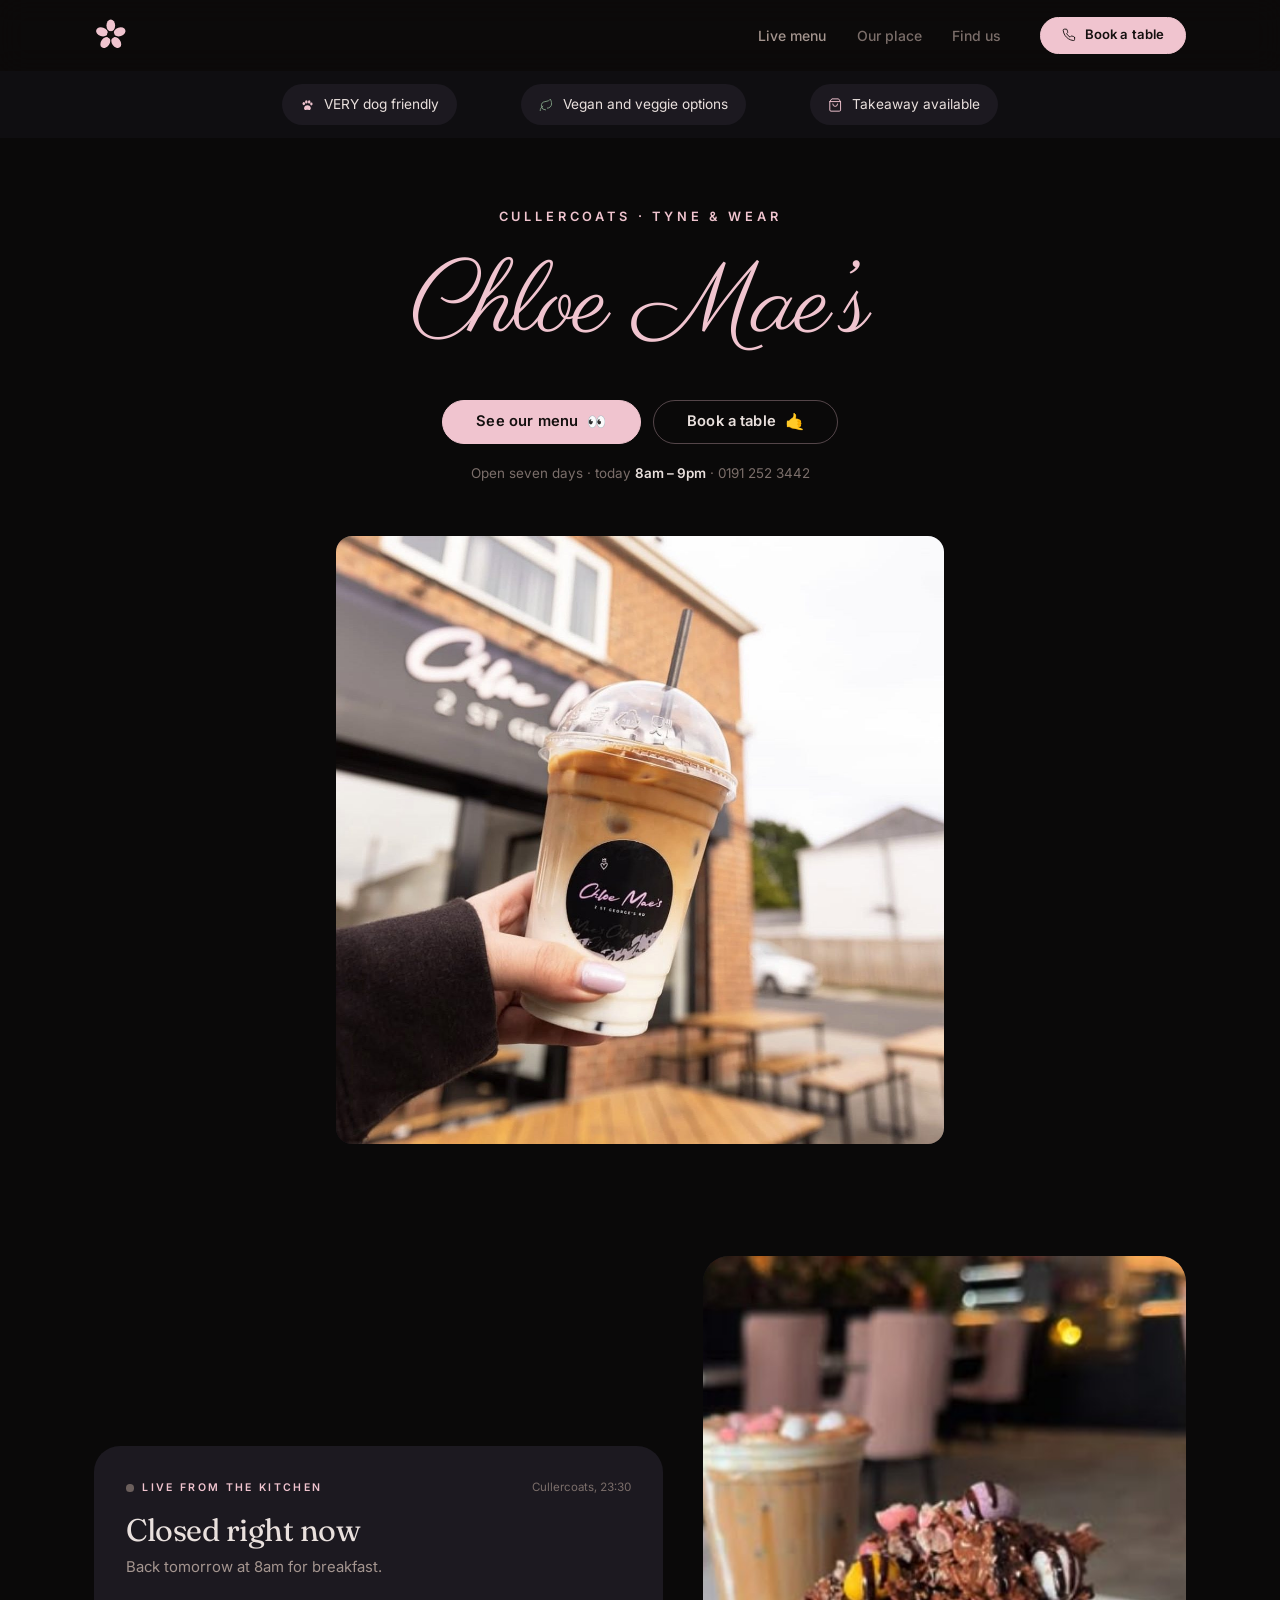
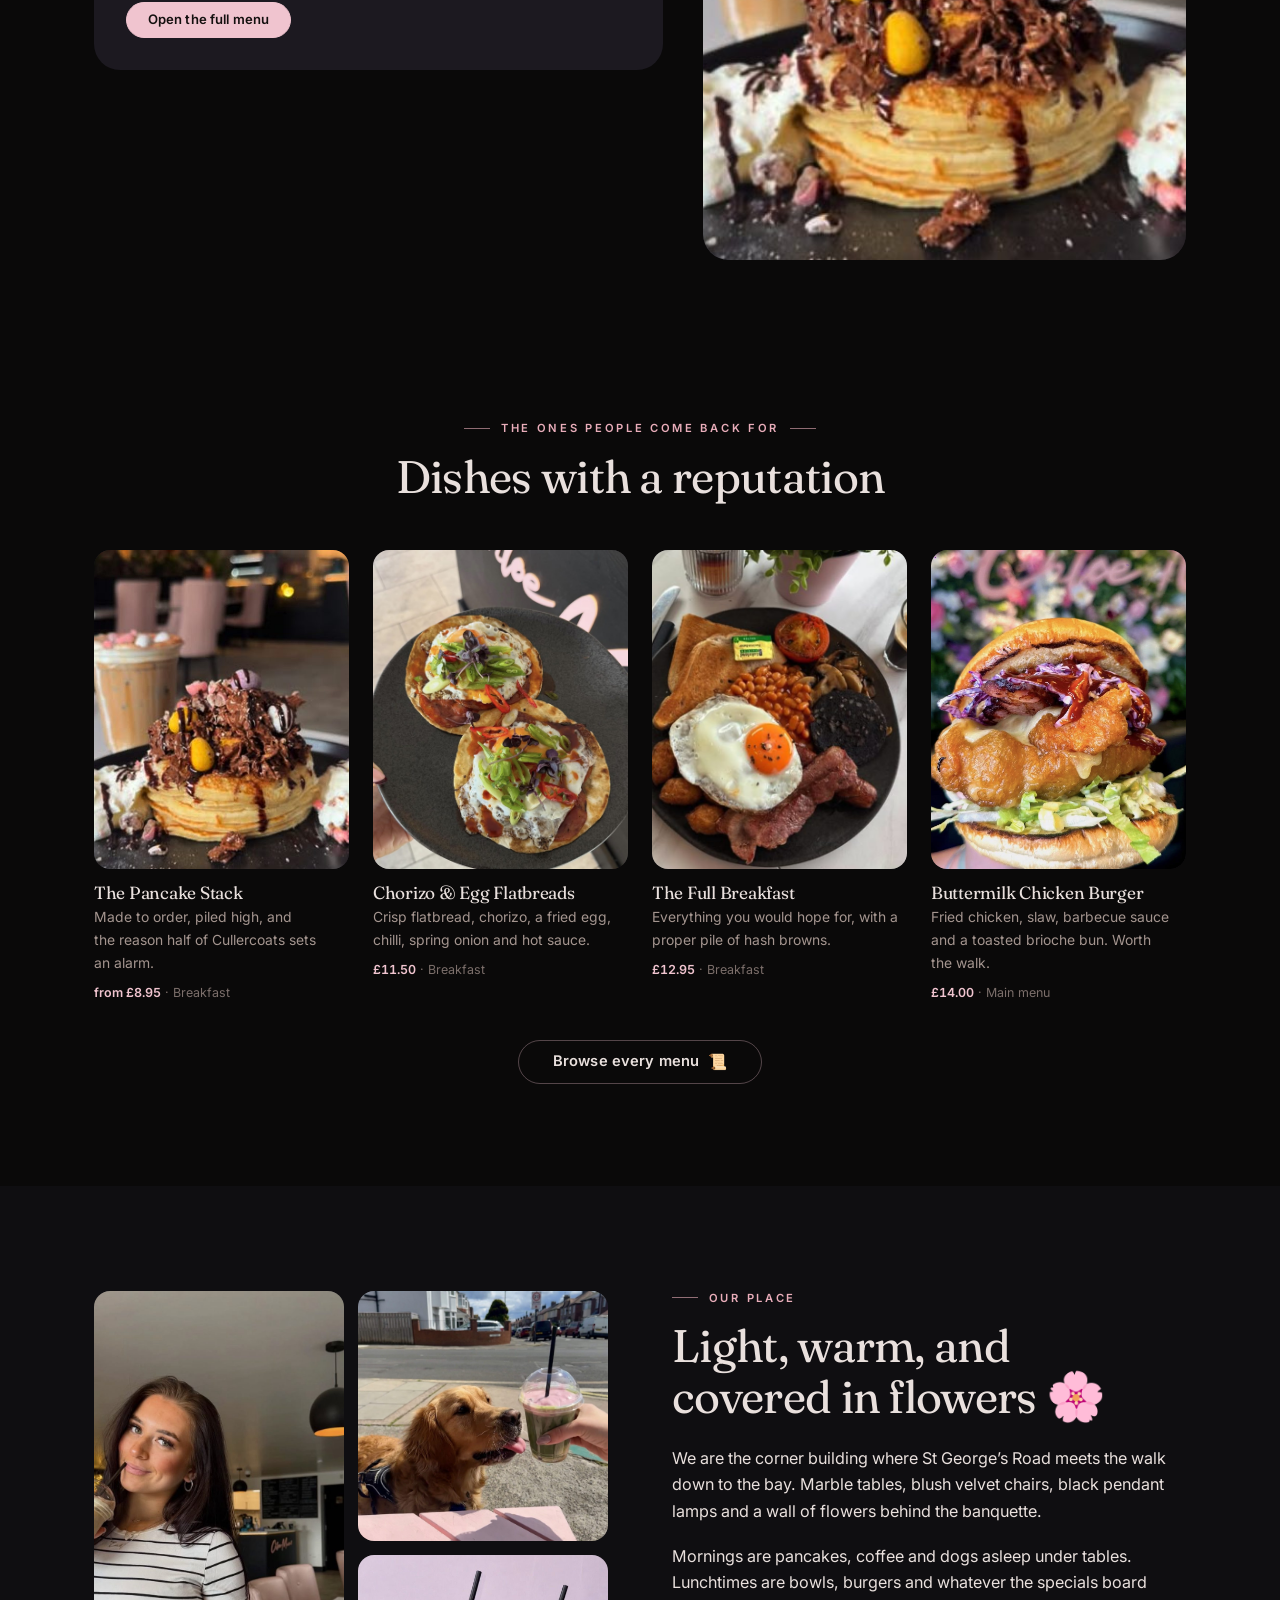
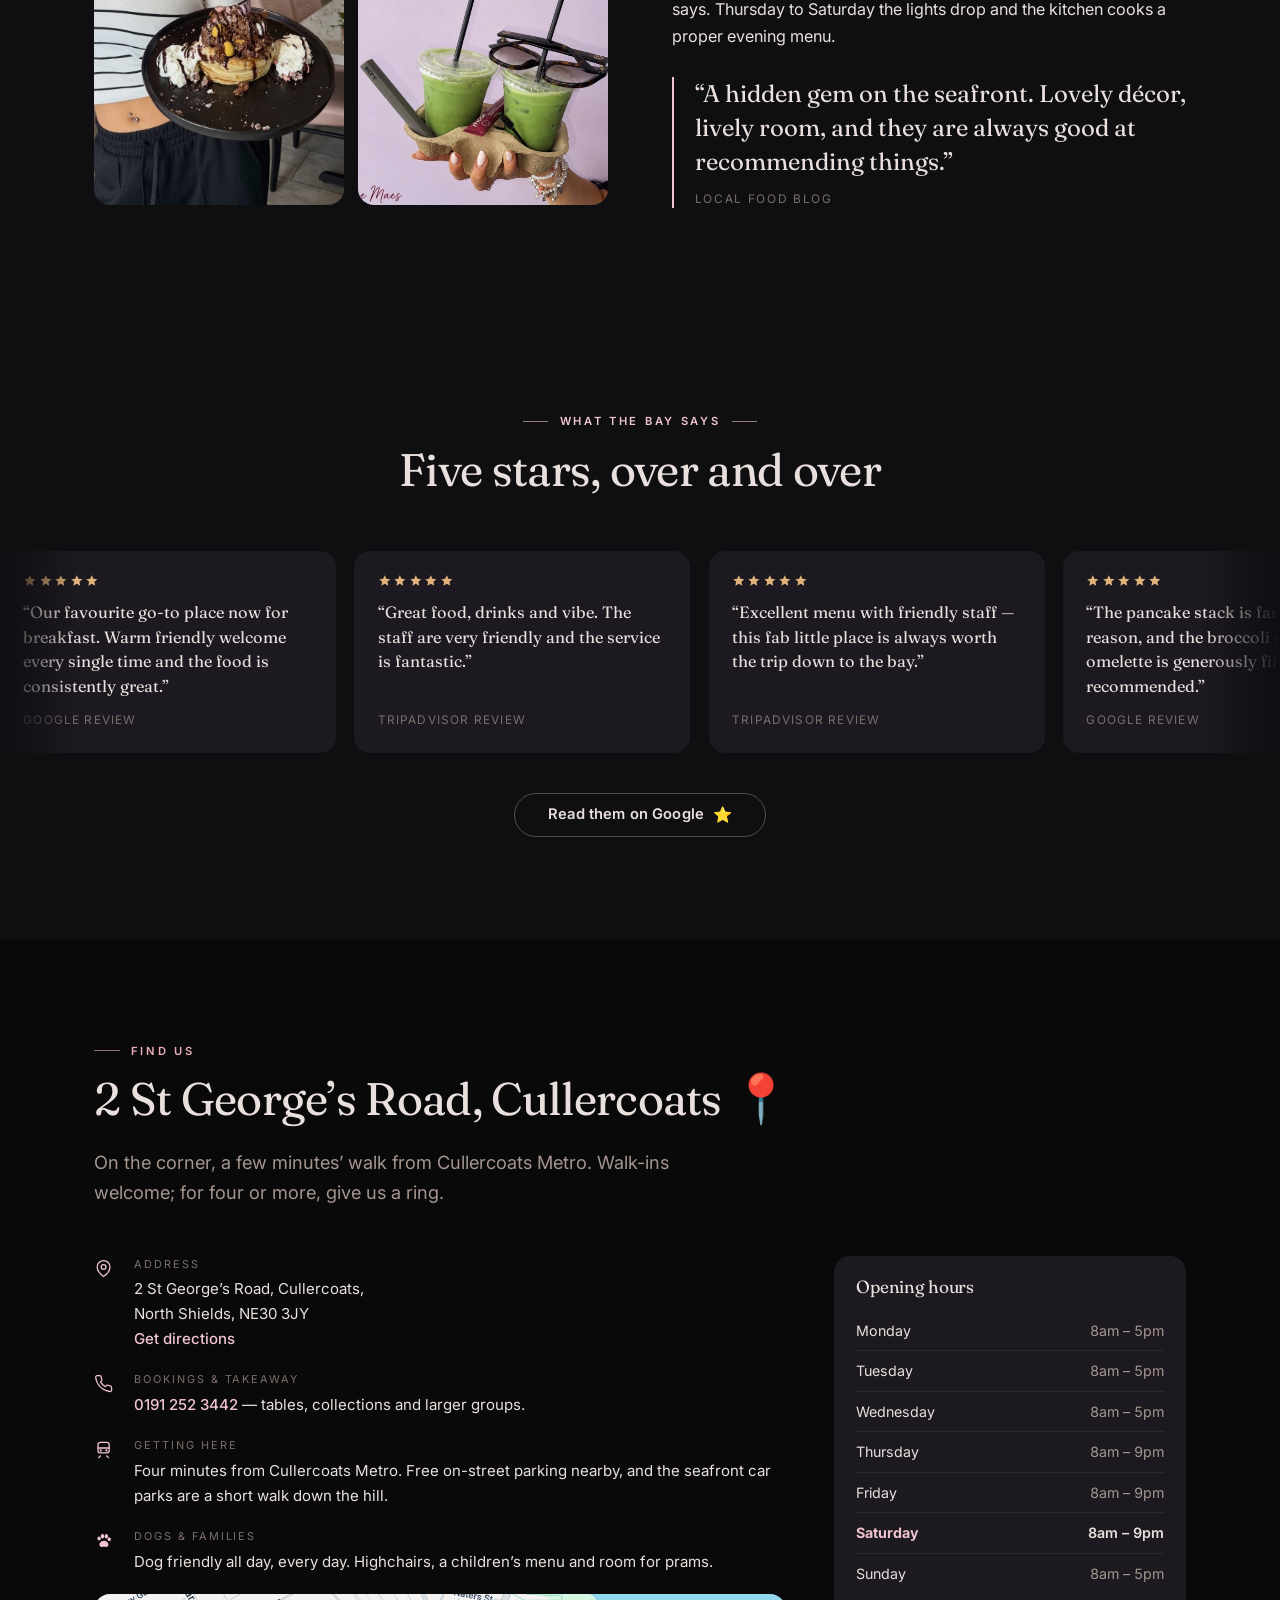
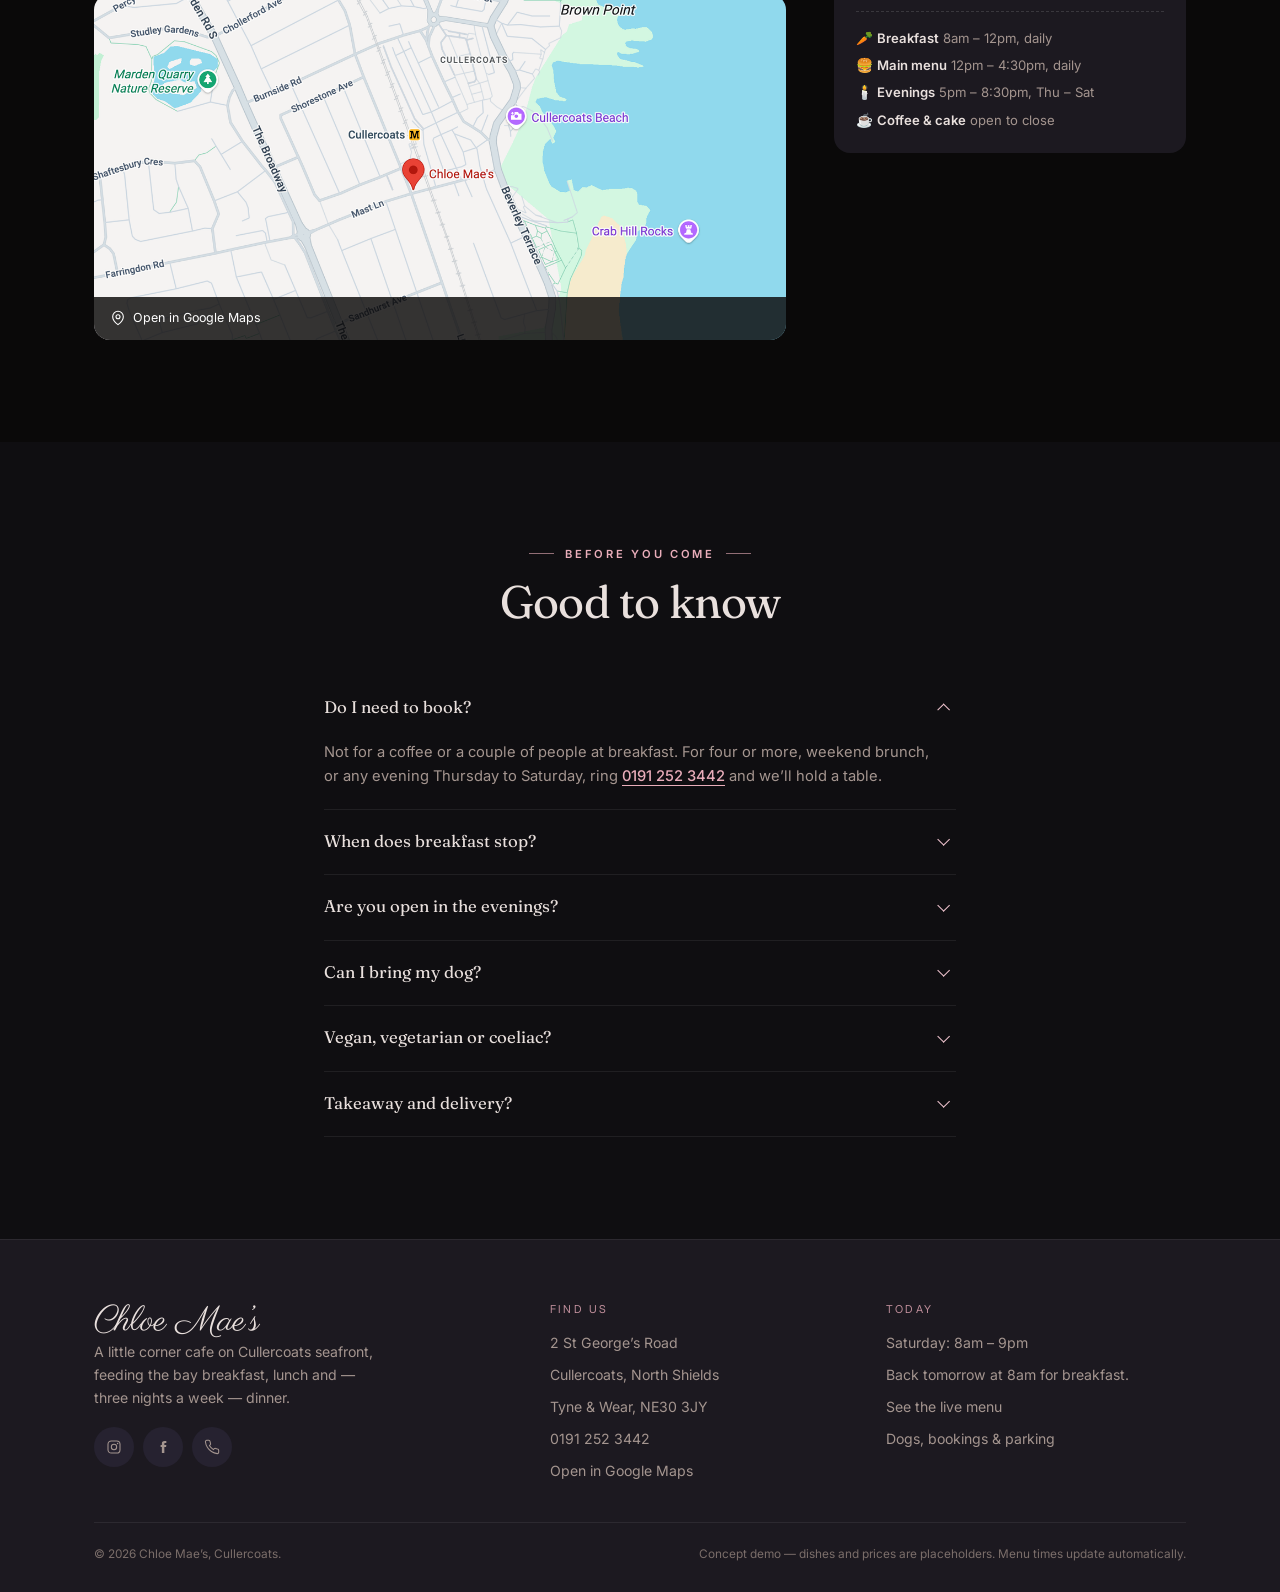
==== commit 3a49999b: "Strip the live card back, and let some emoji in The three example dishes are out of the live panel. " ====
--- a/index.html
+++ b/index.html
@@ -127,11 +127,6 @@
             <span id="live-notice-text"></span>
           </div>
 
-          <div class="live__picks" id="live-picks" hidden>
-            <h4 id="picks-title">Some of our favourites</h4>
-            <ul class="picks" id="picks-list"></ul>
-          </div>
-
           <div class="live__foot">
             <a class="btn btn--blush btn--sm" href="menu.html" id="live-cta">Open the full menu</a>
           </div>
@@ -192,7 +187,7 @@
         </div>
 
         <div class="btn-row btn-row--center" style="margin-top:2.25rem">
-          <a class="btn btn--ghost" href="menu.html">Browse every menu</a>
+          <a class="btn btn--ghost" href="menu.html">Browse every menu <span class="emoji" aria-hidden="true">&#128220;</span></a>
         </div>
       </div>
     </section>
@@ -209,7 +204,7 @@
         </div>
         <div>
           <p class="eyebrow">Our place</p>
-          <h2>Light, warm, and covered in flowers</h2>
+          <h2>Light, warm, and covered in flowers <span class="emoji" aria-hidden="true">&#127800;</span></h2>
           <p>We are the corner building where St George&rsquo;s Road meets the walk down to the bay. Marble tables, blush velvet chairs, black pendant lamps and a wall of flowers behind the banquette.</p>
           <p>Mornings are pancakes, coffee and dogs asleep under tables. Lunchtimes are bowls, burgers and whatever the specials board says. Thursday to Saturday the lights drop and the kitchen cooks a proper evening menu.</p>
 
@@ -232,7 +227,7 @@
         <div class="marquee__track" id="review-track"></div>
       </div>
       <div class="wrap btn-row btn-row--center" style="margin-top:2rem">
-        <a class="btn btn--ghost" href="https://maps.app.goo.gl/MLW48tuzdzKQMBhAA" target="_blank" rel="noopener">Read them on Google</a>
+        <a class="btn btn--ghost" href="https://maps.app.goo.gl/MLW48tuzdzKQMBhAA" target="_blank" rel="noopener">Read them on Google <span class="emoji" aria-hidden="true">&#11088;</span></a>
       </div>
     </section>
 
@@ -240,7 +235,7 @@
       <div class="wrap">
         <div class="section-head">
           <p class="eyebrow">Find us</p>
-          <h2>2 St George&rsquo;s Road, Cullercoats</h2>
+          <h2>2 St George&rsquo;s Road, Cullercoats <span class="emoji" aria-hidden="true">&#128205;</span></h2>
           <p class="lede">On the corner, a few minutes&rsquo; walk from Cullercoats Metro. Walk-ins welcome; for four or more, give us a ring.</p>
         </div>
 
@@ -302,10 +297,10 @@
             </table>
 
             <div class="hours__kitchen">
-              <p style="margin:0"><span>Breakfast</span> 8am &ndash; 12pm, daily</p>
-              <p style="margin:0"><span>Main menu</span> 12pm &ndash; 4:30pm, daily</p>
-              <p style="margin:0"><span>Evenings</span> 5pm &ndash; 8:30pm, Thu &ndash; Sat</p>
-              <p style="margin:0"><span>Coffee &amp; cake</span> open to close</p>
+              <p style="margin:0"><span class="emoji" aria-hidden="true">&#129365;</span> <span>Breakfast</span> 8am &ndash; 12pm, daily</p>
+              <p style="margin:0"><span class="emoji" aria-hidden="true">&#127828;</span> <span>Main menu</span> 12pm &ndash; 4:30pm, daily</p>
+              <p style="margin:0"><span class="emoji" aria-hidden="true">&#128367;&#65039;</span> <span>Evenings</span> 5pm &ndash; 8:30pm, Thu &ndash; Sat</p>
+              <p style="margin:0"><span class="emoji" aria-hidden="true">&#9749;</span> <span>Coffee &amp; cake</span> open to close</p>
             </div>
           </div>
         </div>
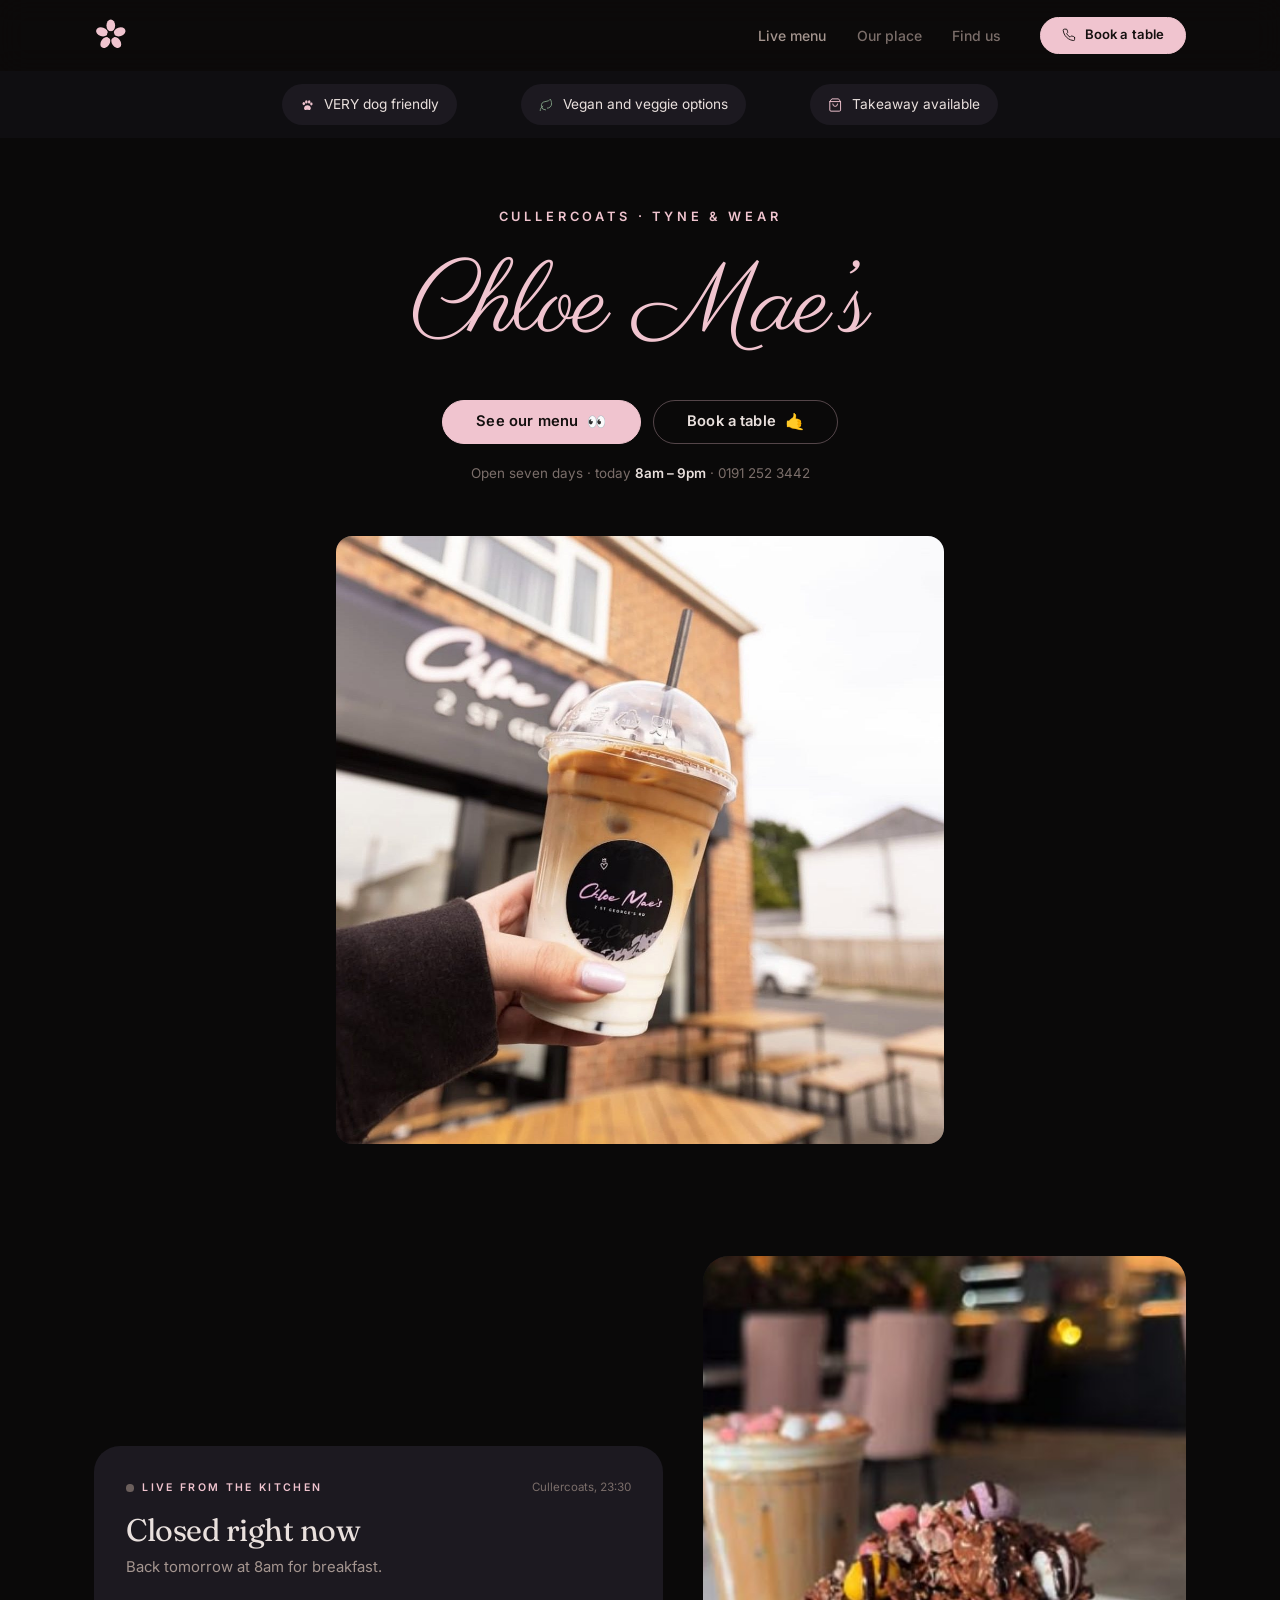
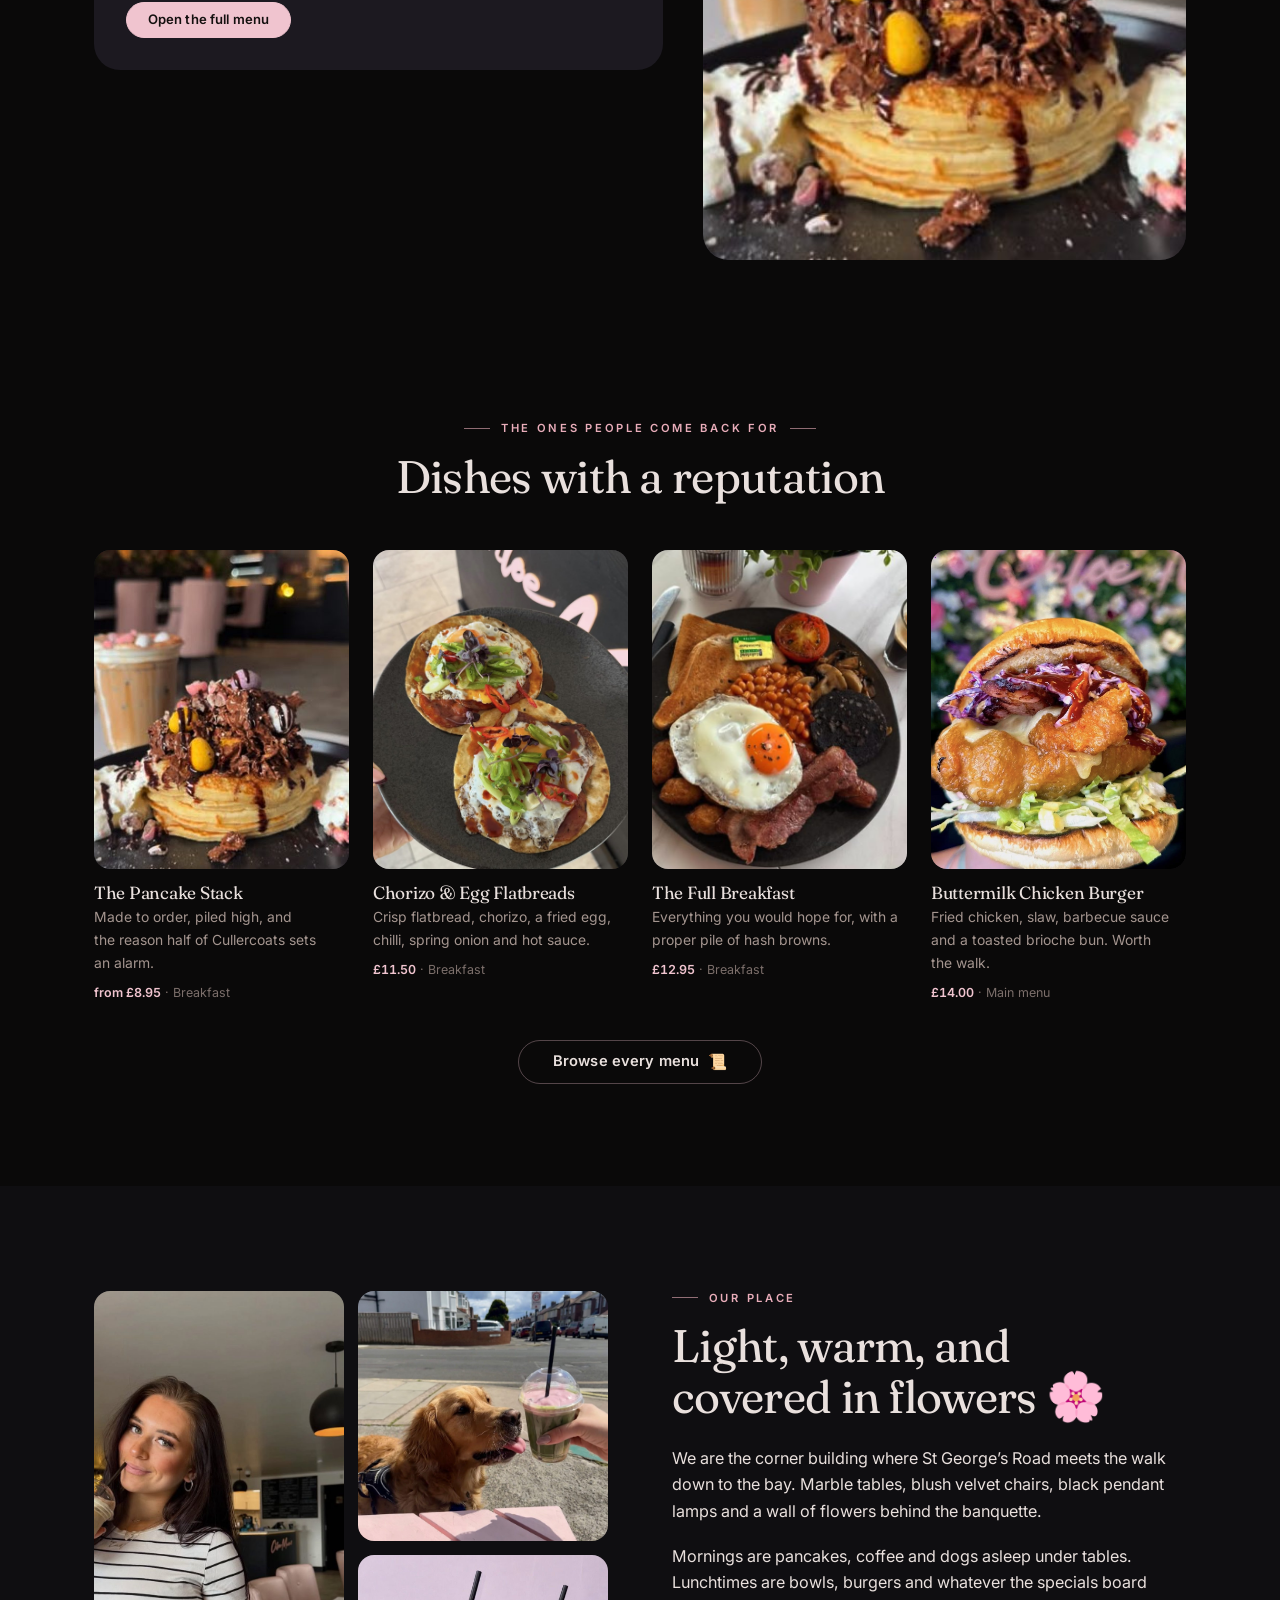
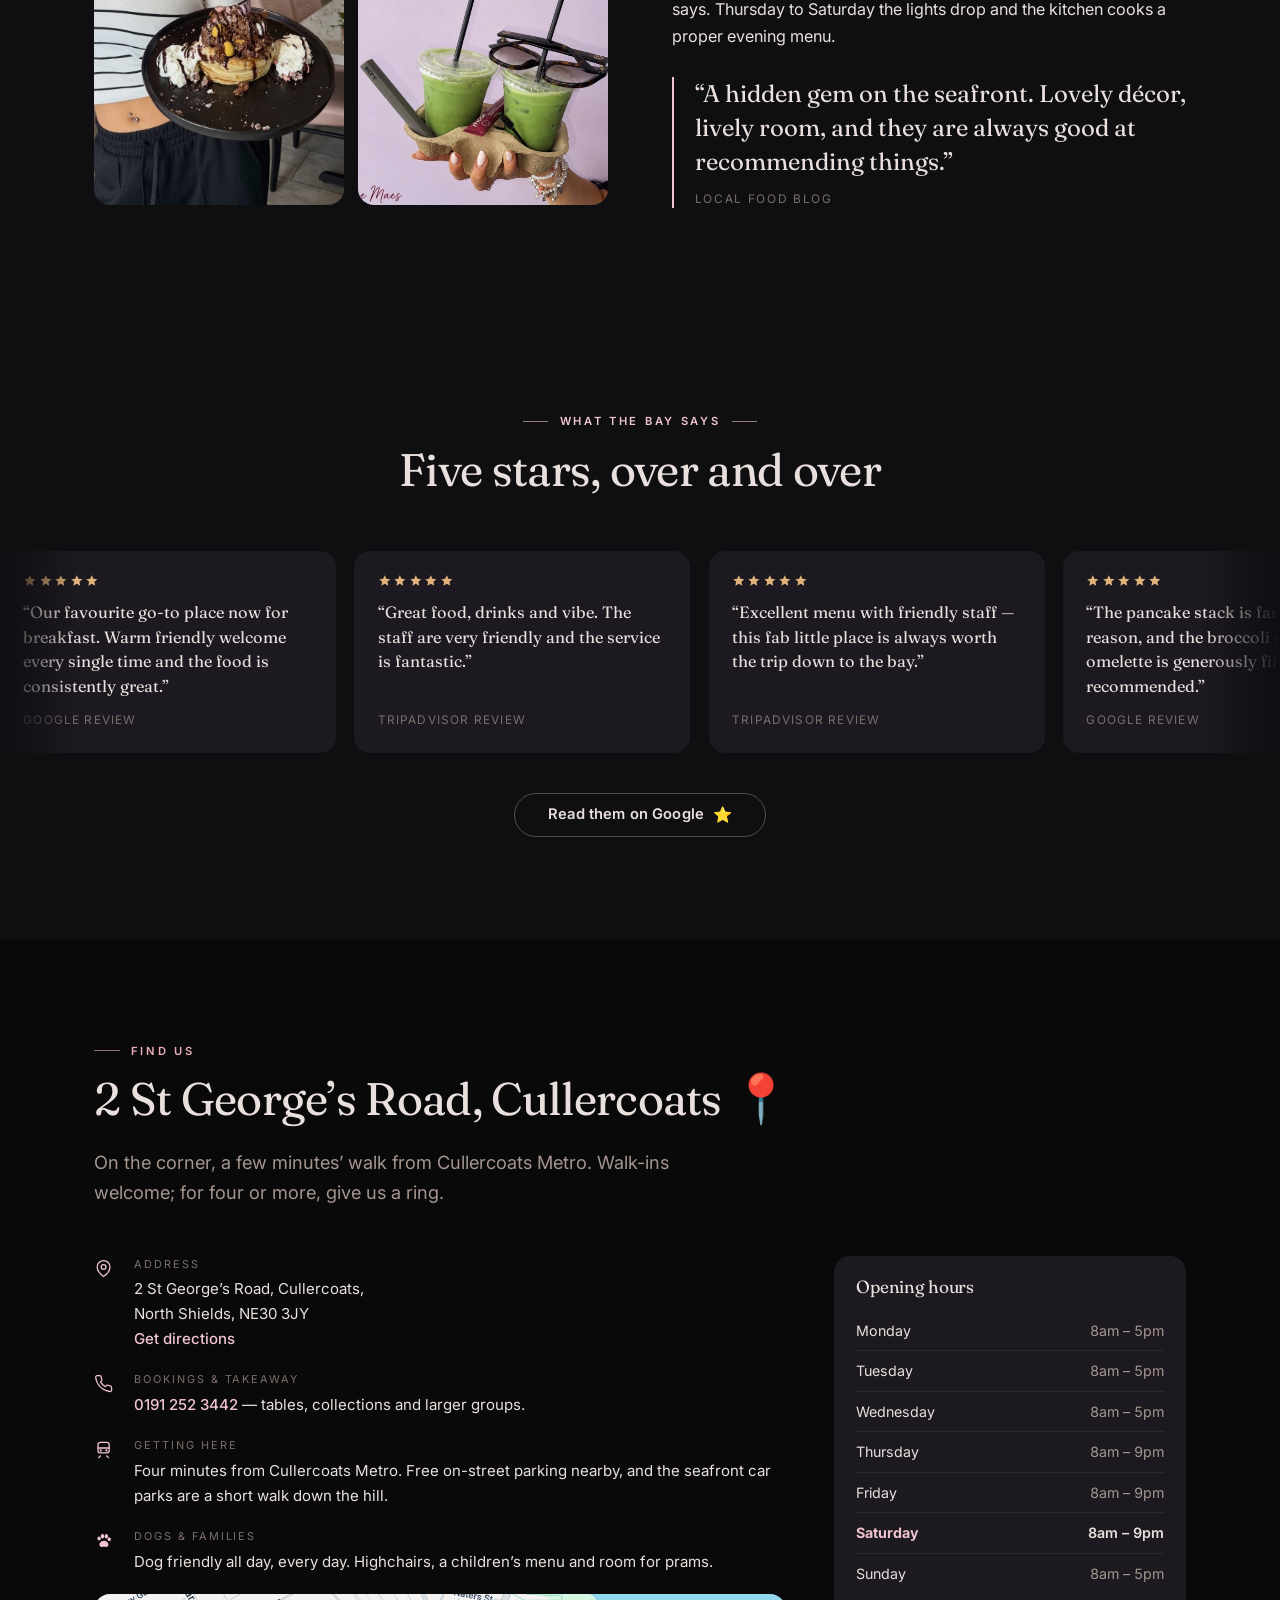
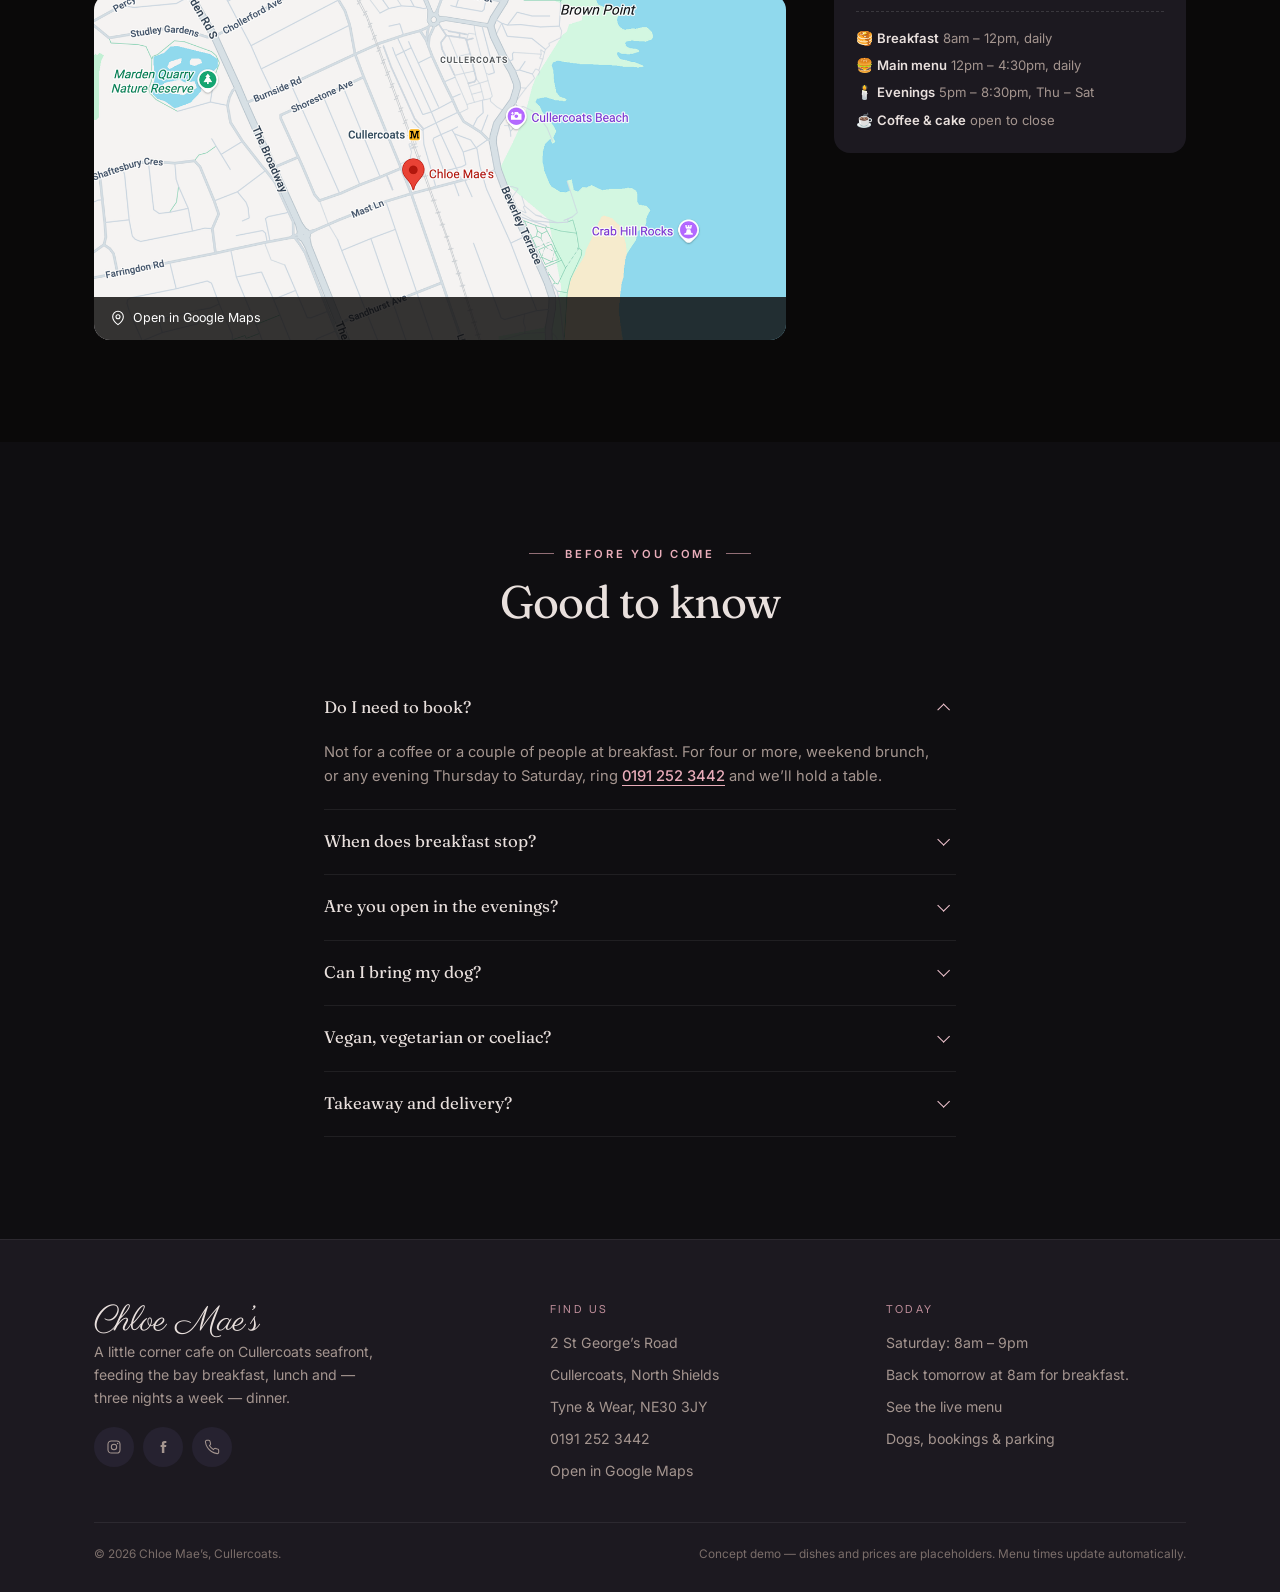
==== commit 888ada2a: "Breakfast was a carrot I wrote the pancakes emoji as the numeric entity &#129365; in the opening hou" ====
--- a/index.html
+++ b/index.html
@@ -297,7 +297,7 @@
             </table>
 
             <div class="hours__kitchen">
-              <p style="margin:0"><span class="emoji" aria-hidden="true">&#129365;</span> <span>Breakfast</span> 8am &ndash; 12pm, daily</p>
+              <p style="margin:0"><span class="emoji" aria-hidden="true">&#129374;</span> <span>Breakfast</span> 8am &ndash; 12pm, daily</p>
               <p style="margin:0"><span class="emoji" aria-hidden="true">&#127828;</span> <span>Main menu</span> 12pm &ndash; 4:30pm, daily</p>
               <p style="margin:0"><span class="emoji" aria-hidden="true">&#128367;&#65039;</span> <span>Evenings</span> 5pm &ndash; 8:30pm, Thu &ndash; Sat</p>
               <p style="margin:0"><span class="emoji" aria-hidden="true">&#9749;</span> <span>Coffee &amp; cake</span> open to close</p>
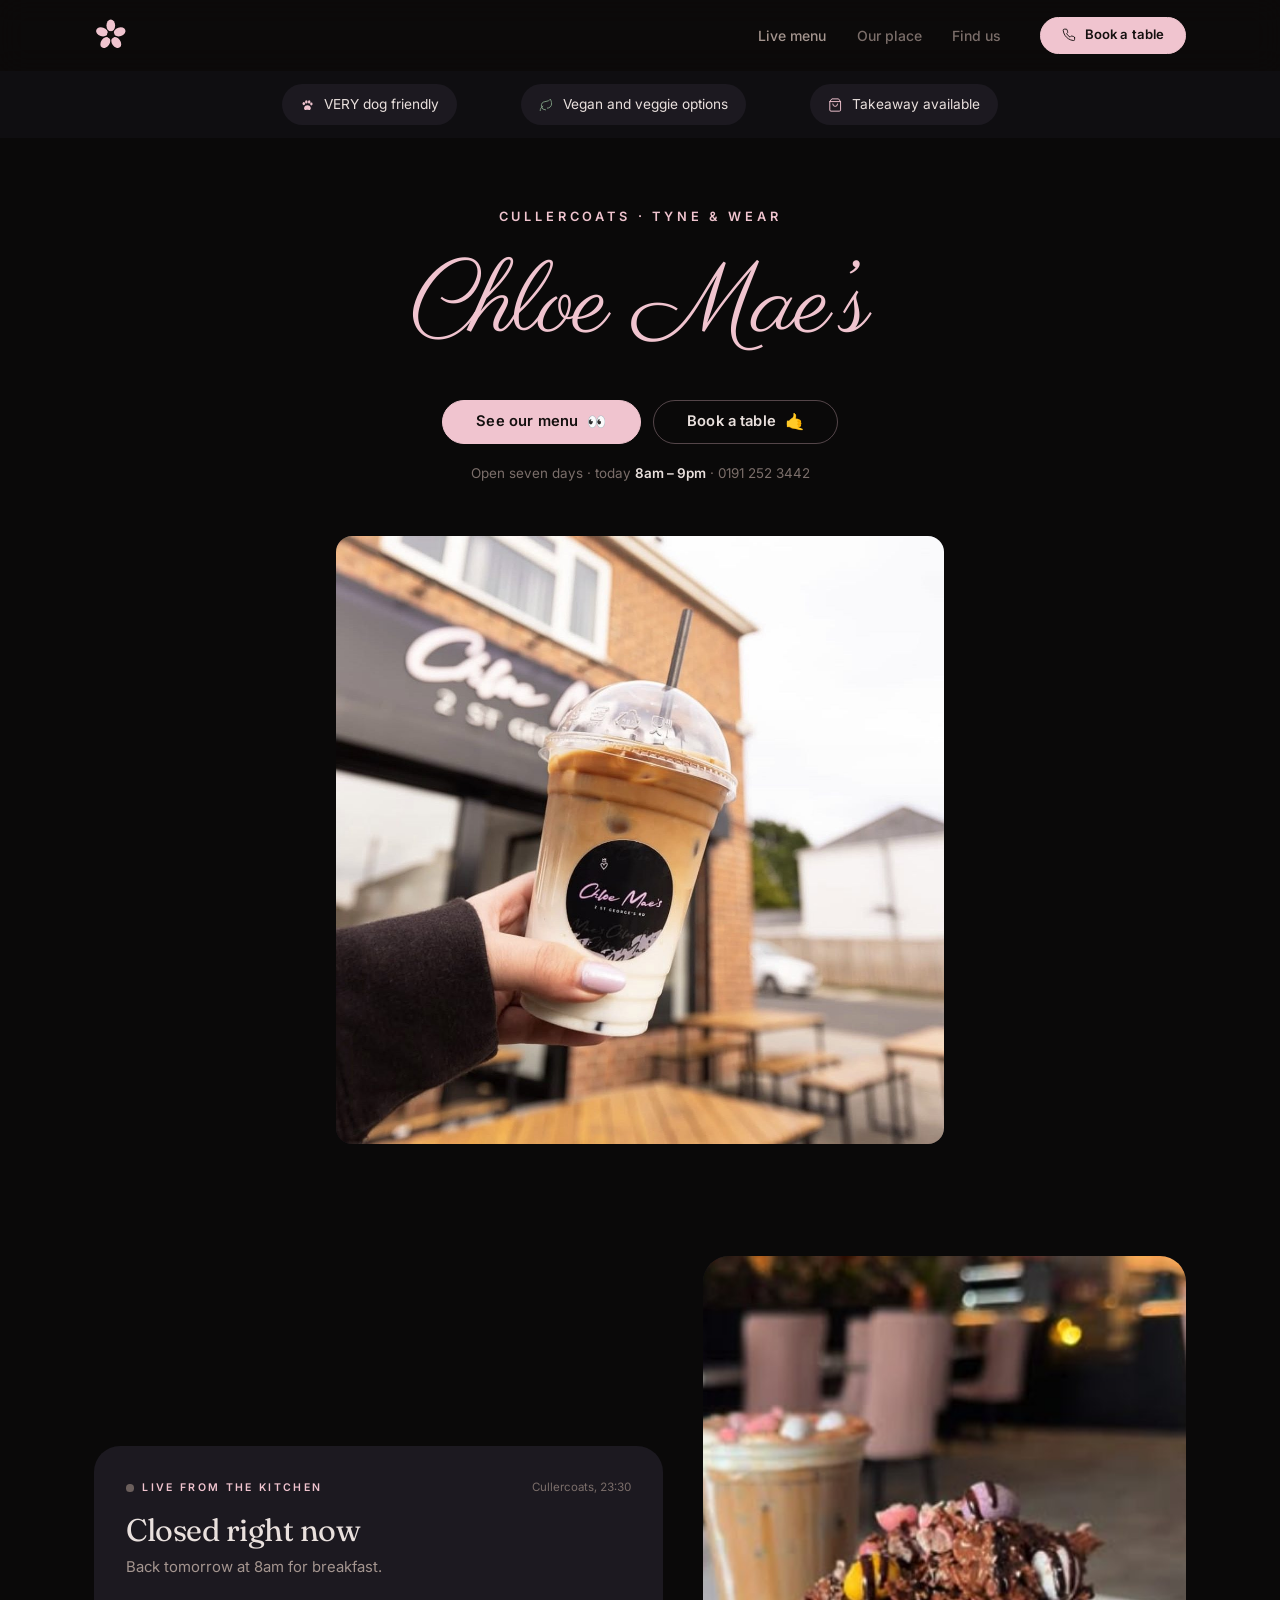
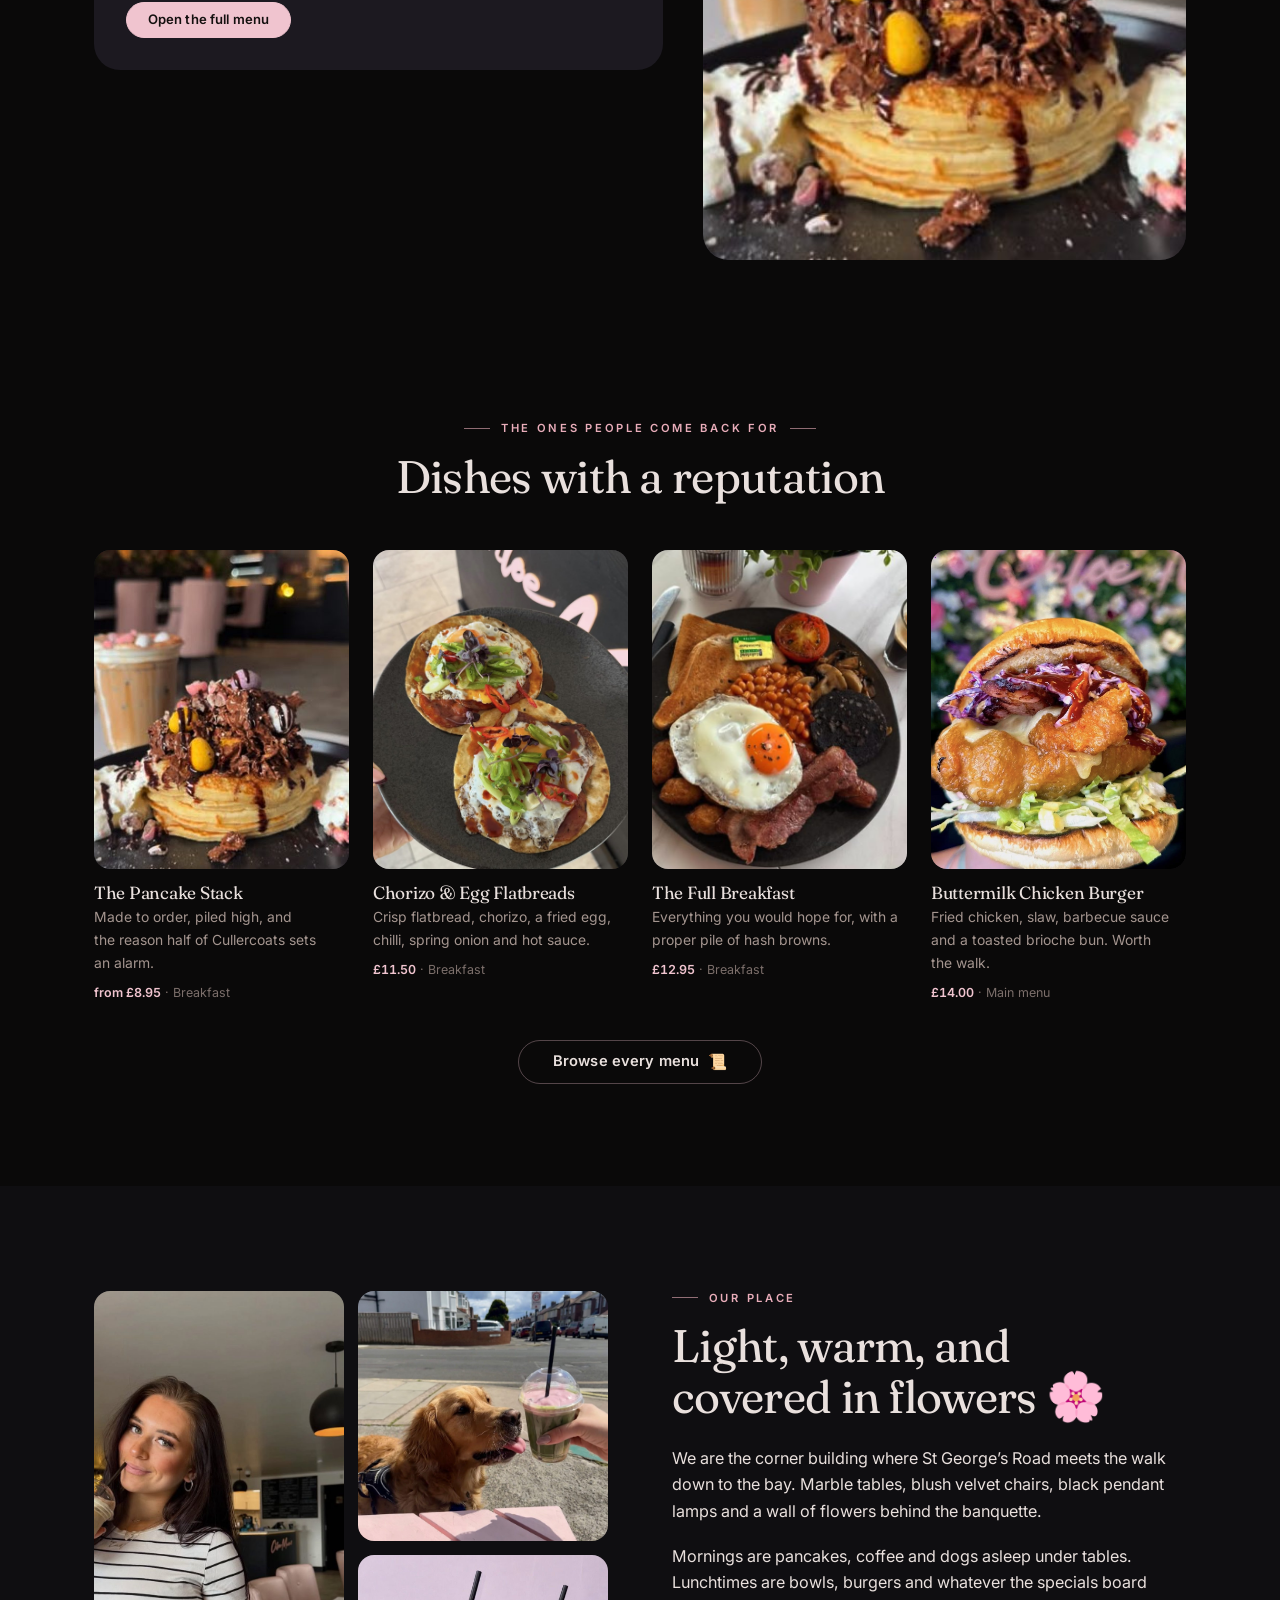
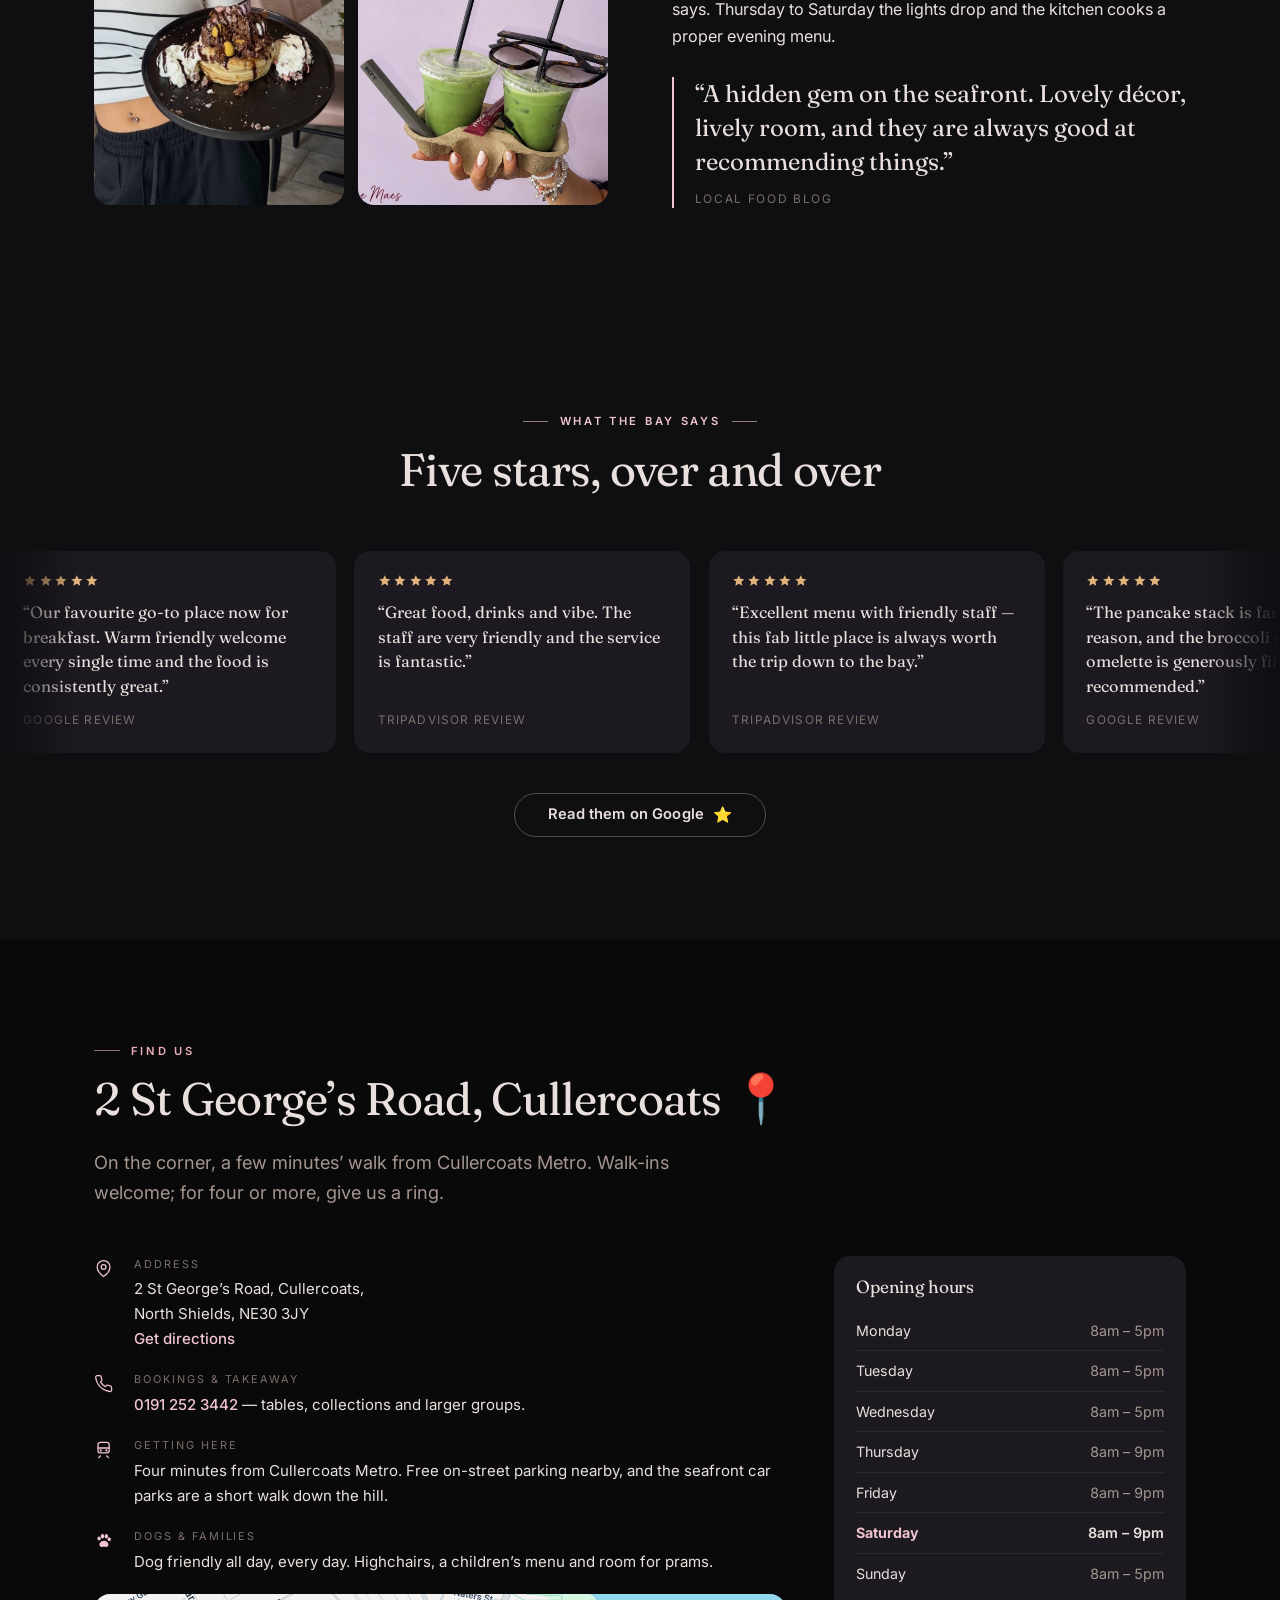
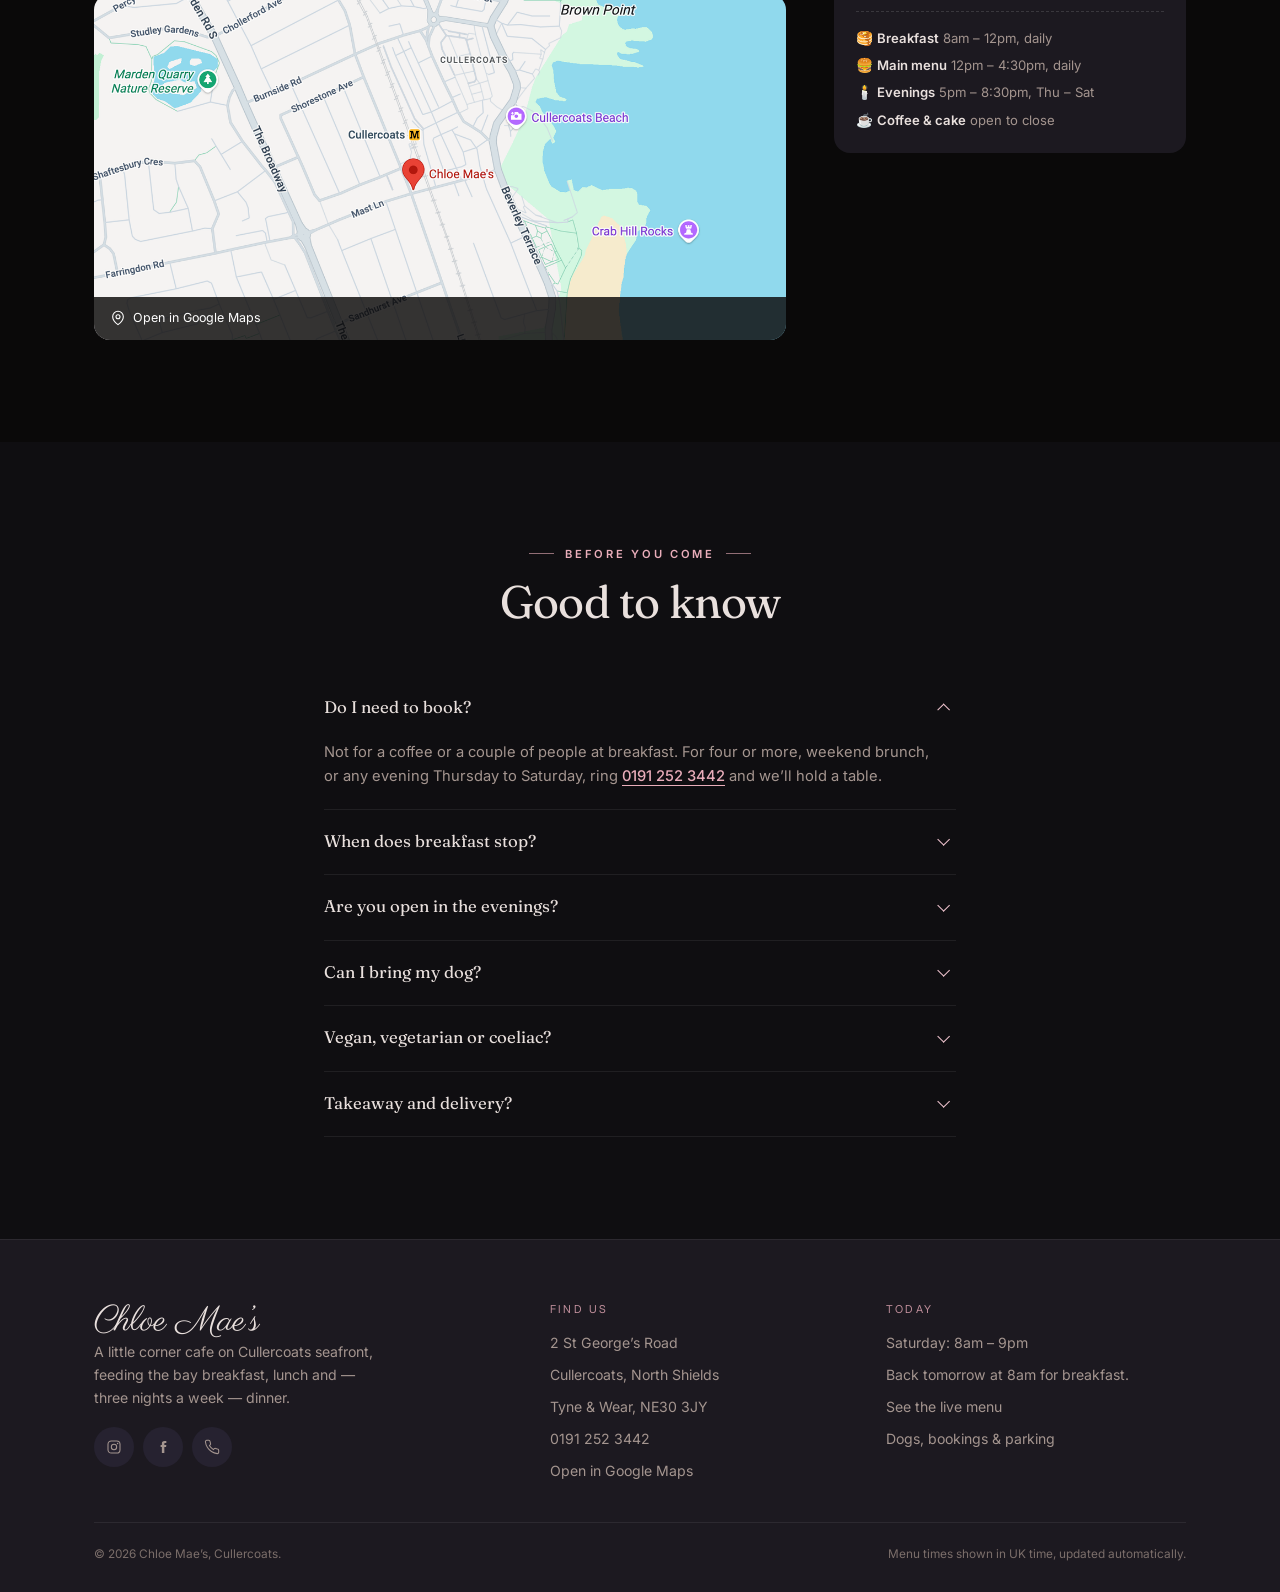
==== commit e6e0f77c: "Drop the demo footer line; alternate the dish thumbnails The "concept demo" sentence is out of the f" ====
--- a/index.html
+++ b/index.html
@@ -379,7 +379,7 @@
       <div class="colophon">
         <span>&copy; <span id="year">2026</span> Chloe Mae&rsquo;s, Cullercoats.</span>
         <span class="statusbar__spacer"></span>
-        <span id="demo-line">Concept demo &mdash; dishes and prices are placeholders. Menu times update automatically.</span>
+        <span>Menu times shown in UK time, updated automatically.</span>
       </div>
     </div>
   </footer>
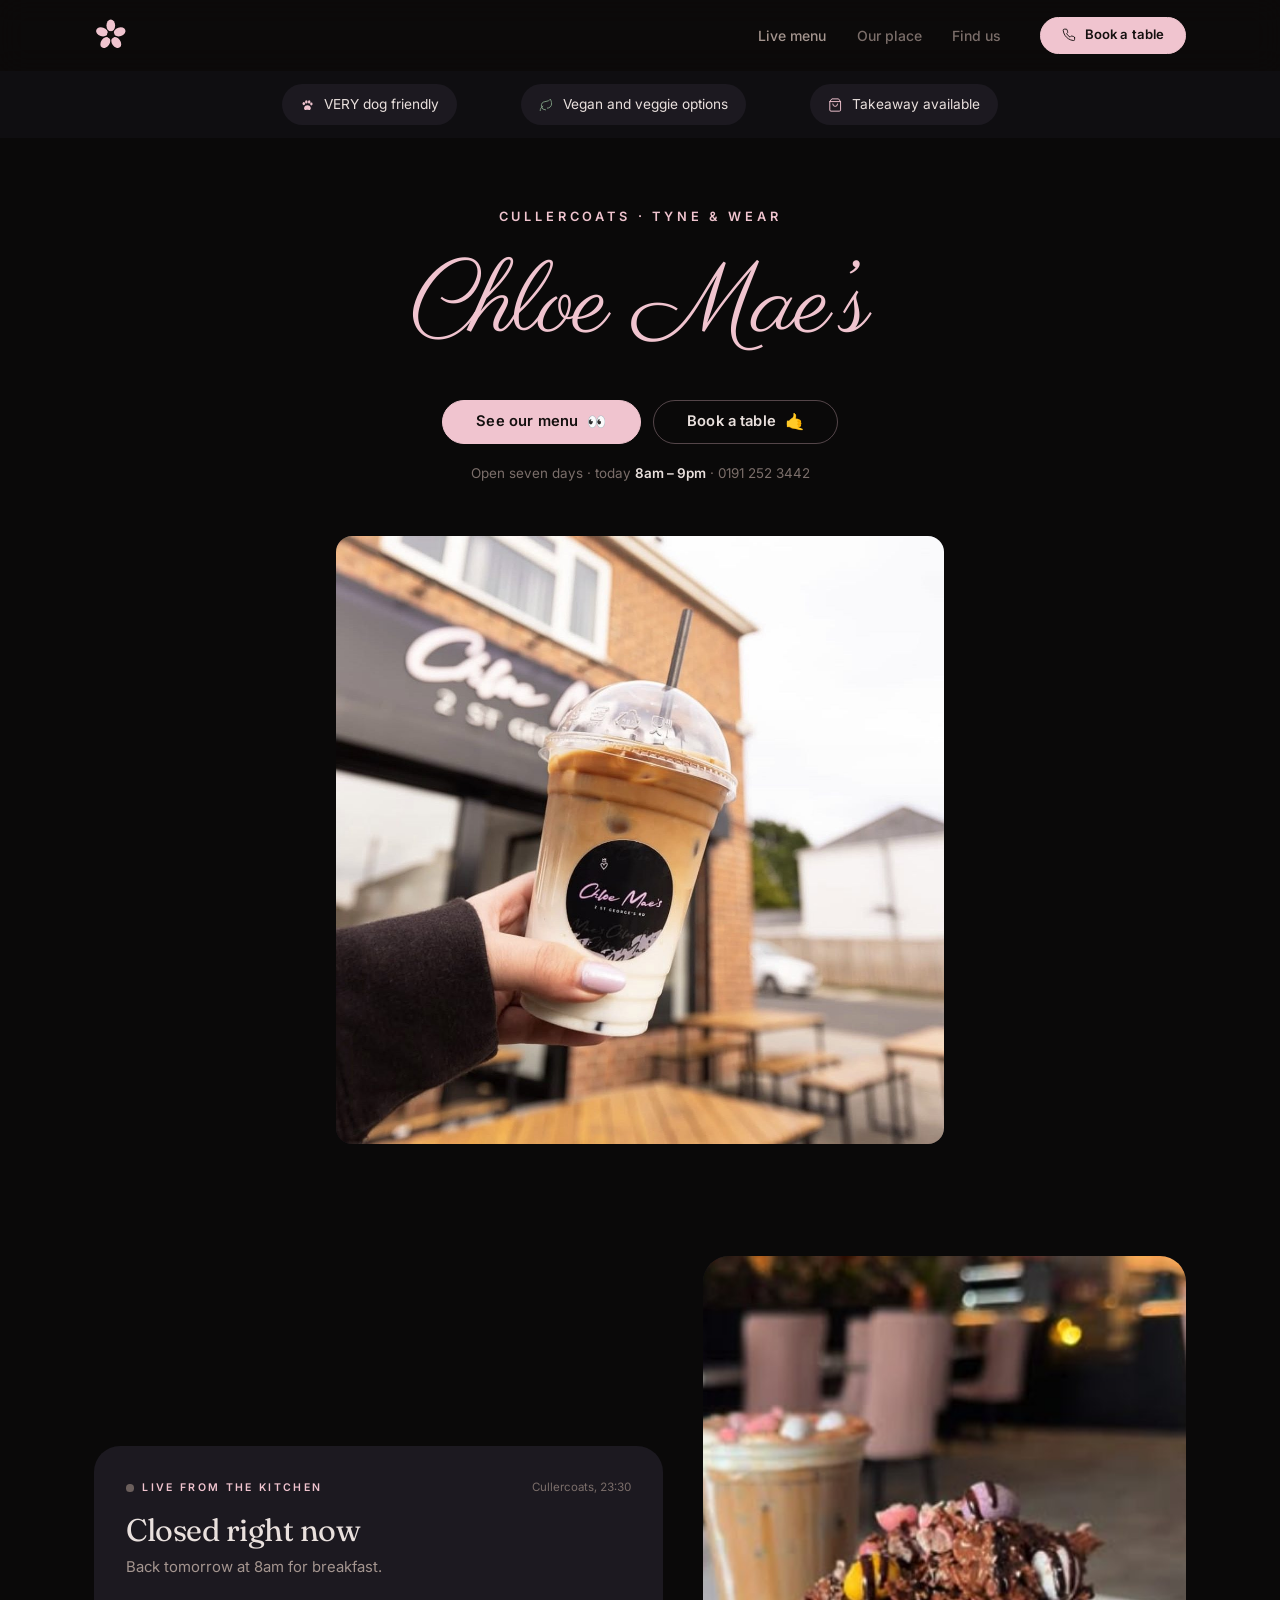
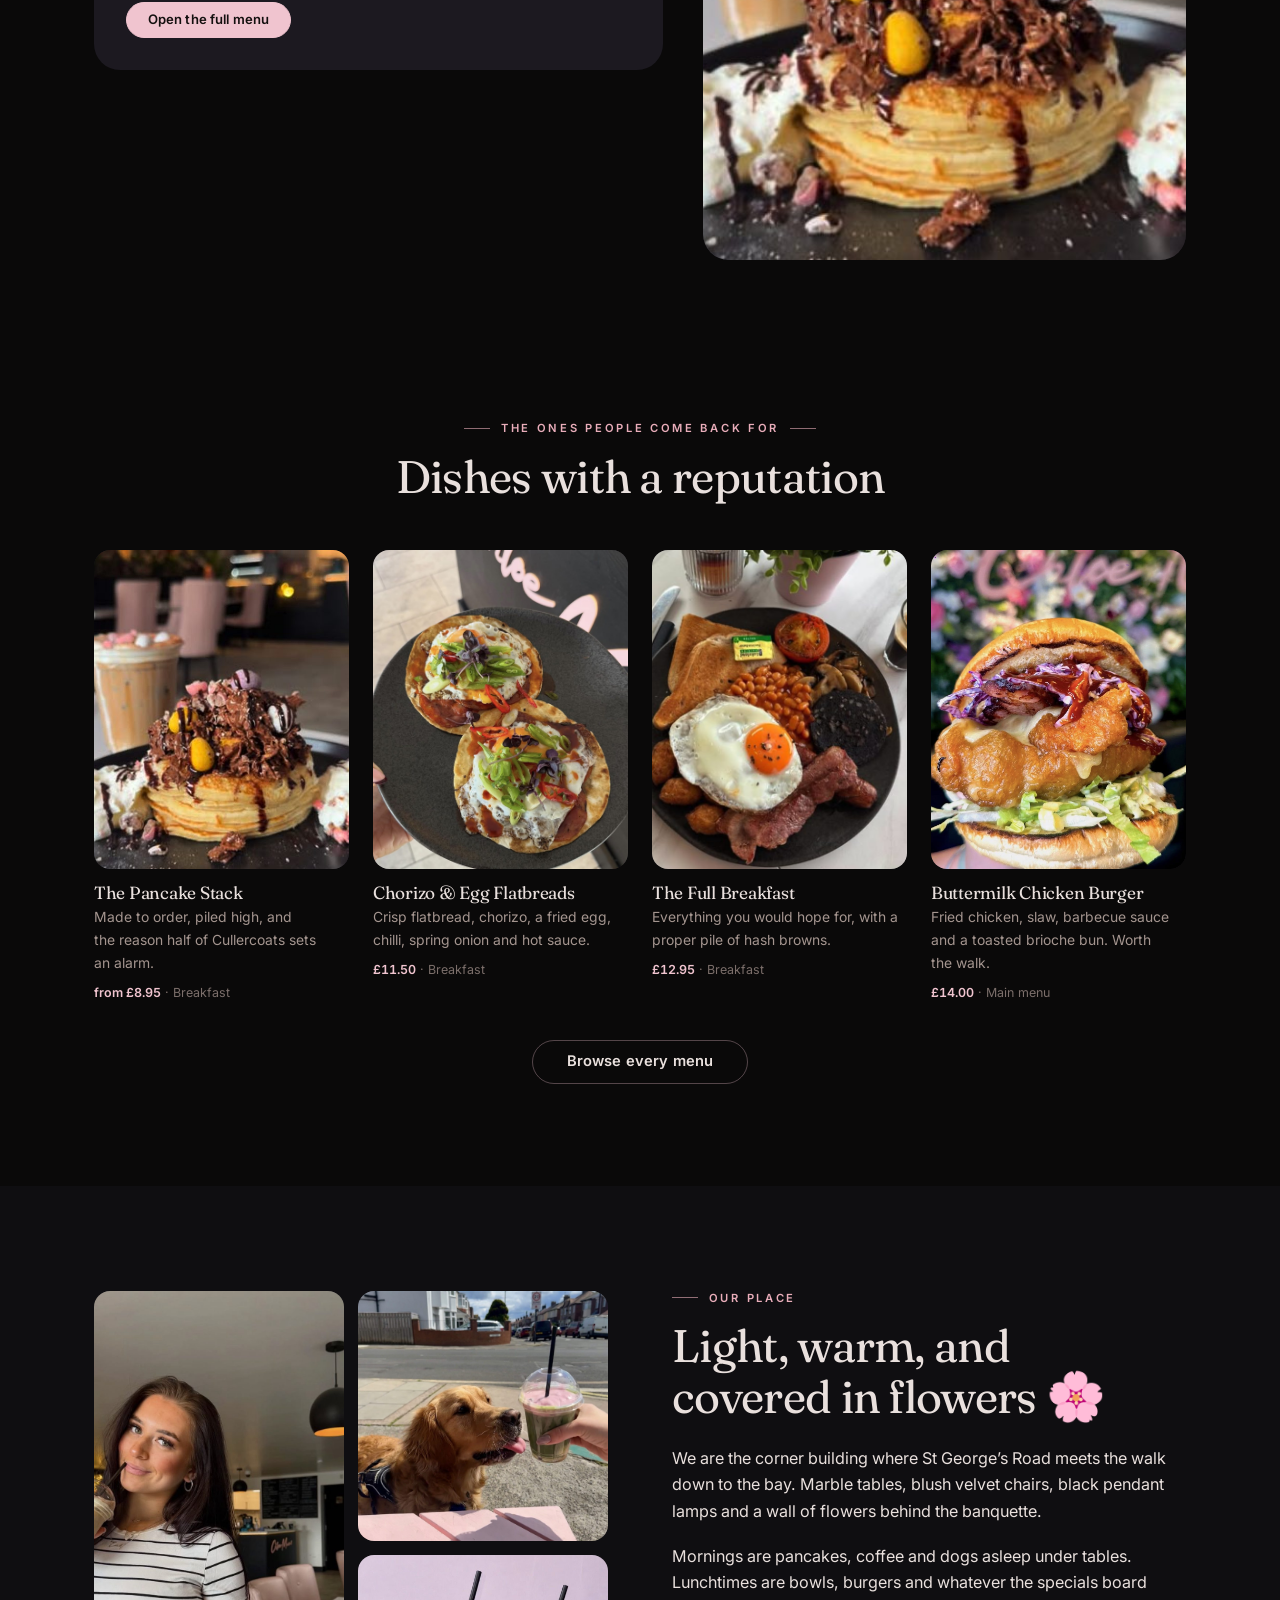
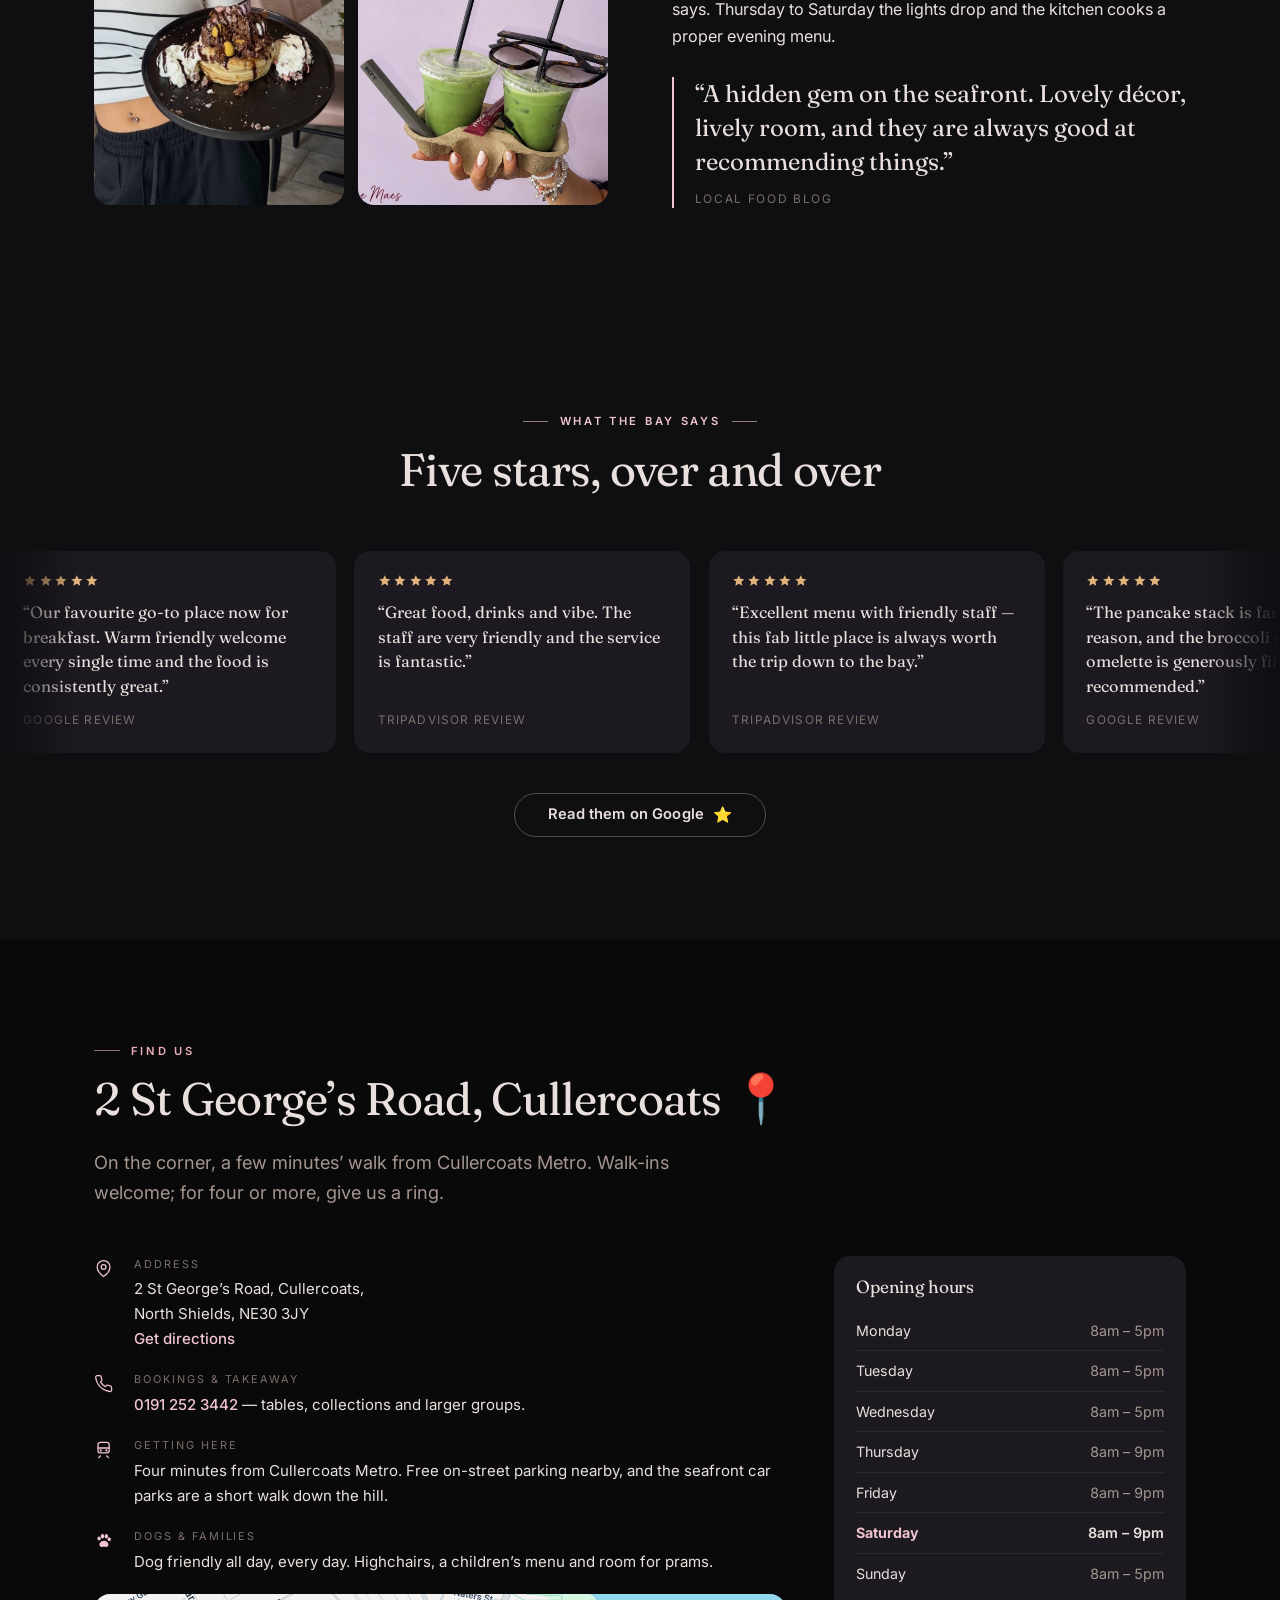
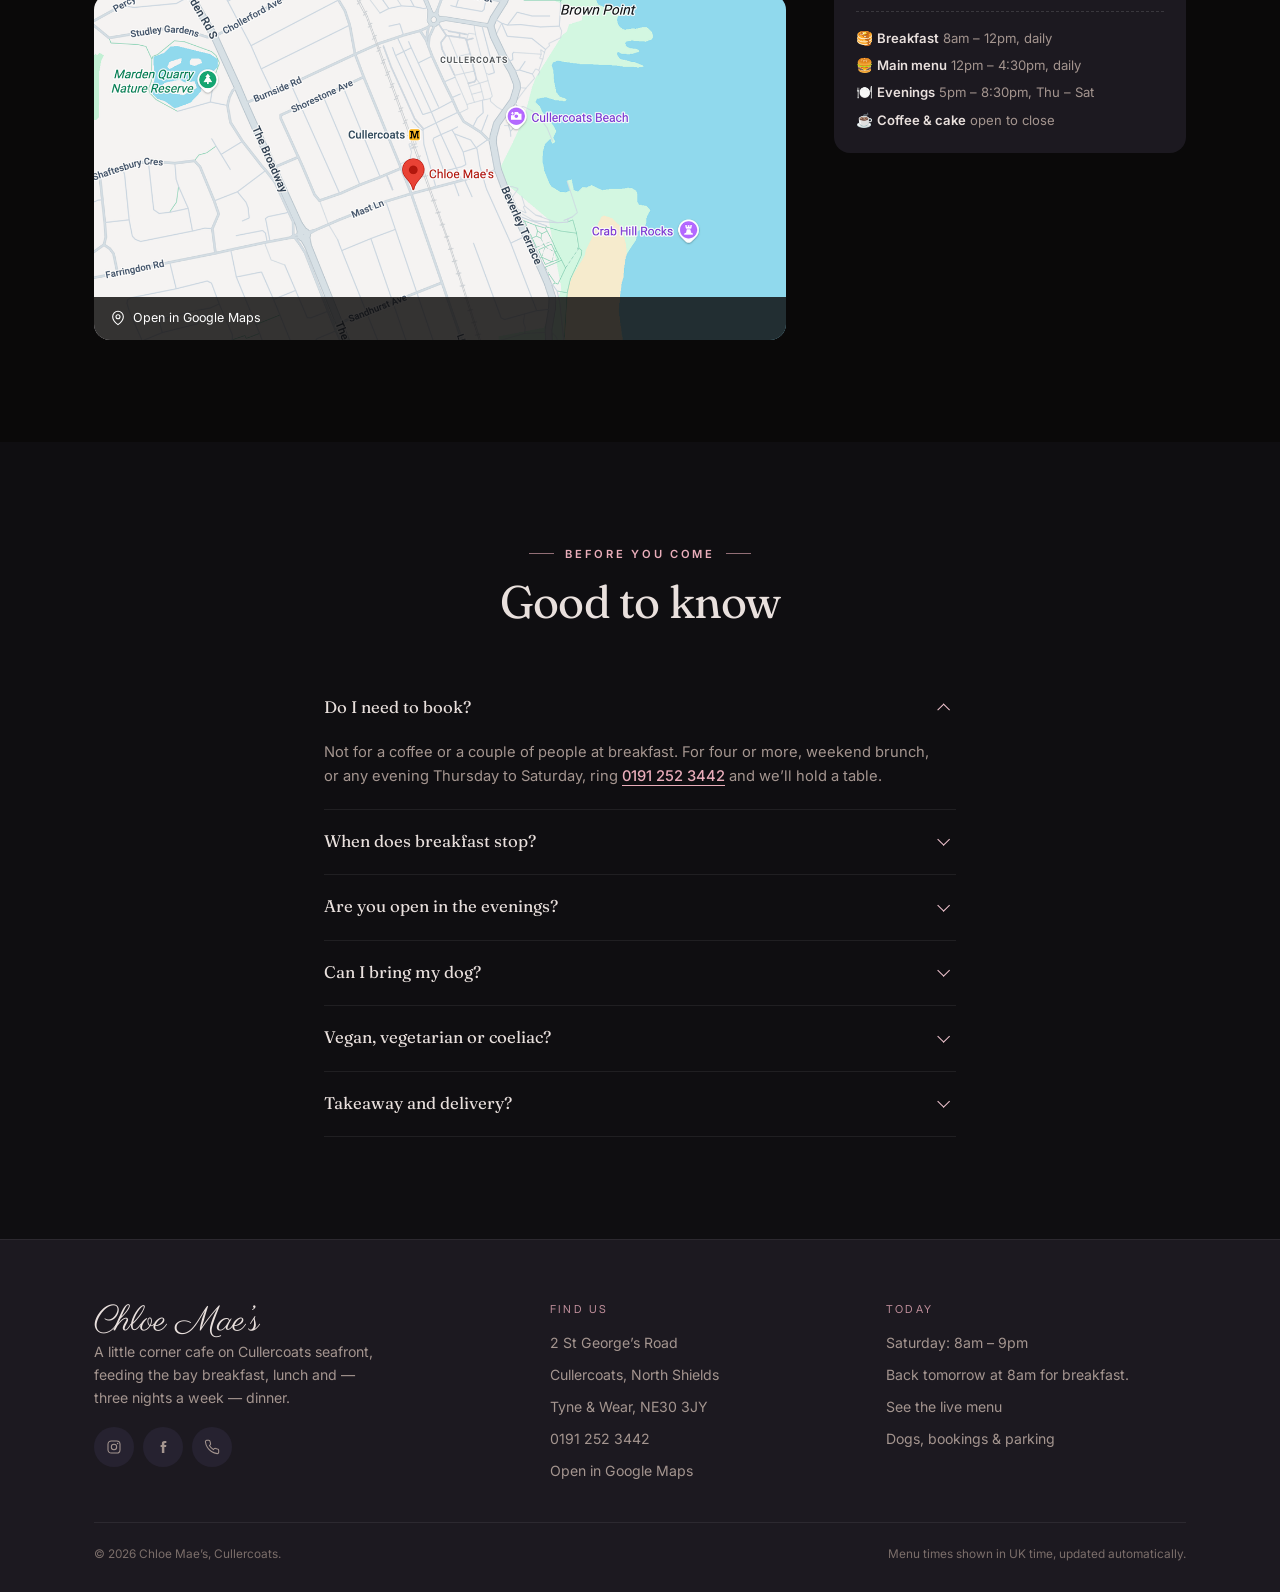
==== commit dfa36a68: "A dinner plate for the evening, and no scroll on the menu button The evening badge is fork-and-knife" ====
--- a/index.html
+++ b/index.html
@@ -187,7 +187,7 @@
         </div>
 
         <div class="btn-row btn-row--center" style="margin-top:2.25rem">
-          <a class="btn btn--ghost" href="menu.html">Browse every menu <span class="emoji" aria-hidden="true">&#128220;</span></a>
+          <a class="btn btn--ghost" href="menu.html">Browse every menu</a>
         </div>
       </div>
     </section>
@@ -299,7 +299,7 @@
             <div class="hours__kitchen">
               <p style="margin:0"><span class="emoji" aria-hidden="true">&#129374;</span> <span>Breakfast</span> 8am &ndash; 12pm, daily</p>
               <p style="margin:0"><span class="emoji" aria-hidden="true">&#127828;</span> <span>Main menu</span> 12pm &ndash; 4:30pm, daily</p>
-              <p style="margin:0"><span class="emoji" aria-hidden="true">&#128367;&#65039;</span> <span>Evenings</span> 5pm &ndash; 8:30pm, Thu &ndash; Sat</p>
+              <p style="margin:0"><span class="emoji" aria-hidden="true">&#127869;&#65039;</span> <span>Evenings</span> 5pm &ndash; 8:30pm, Thu &ndash; Sat</p>
               <p style="margin:0"><span class="emoji" aria-hidden="true">&#9749;</span> <span>Coffee &amp; cake</span> open to close</p>
             </div>
           </div>
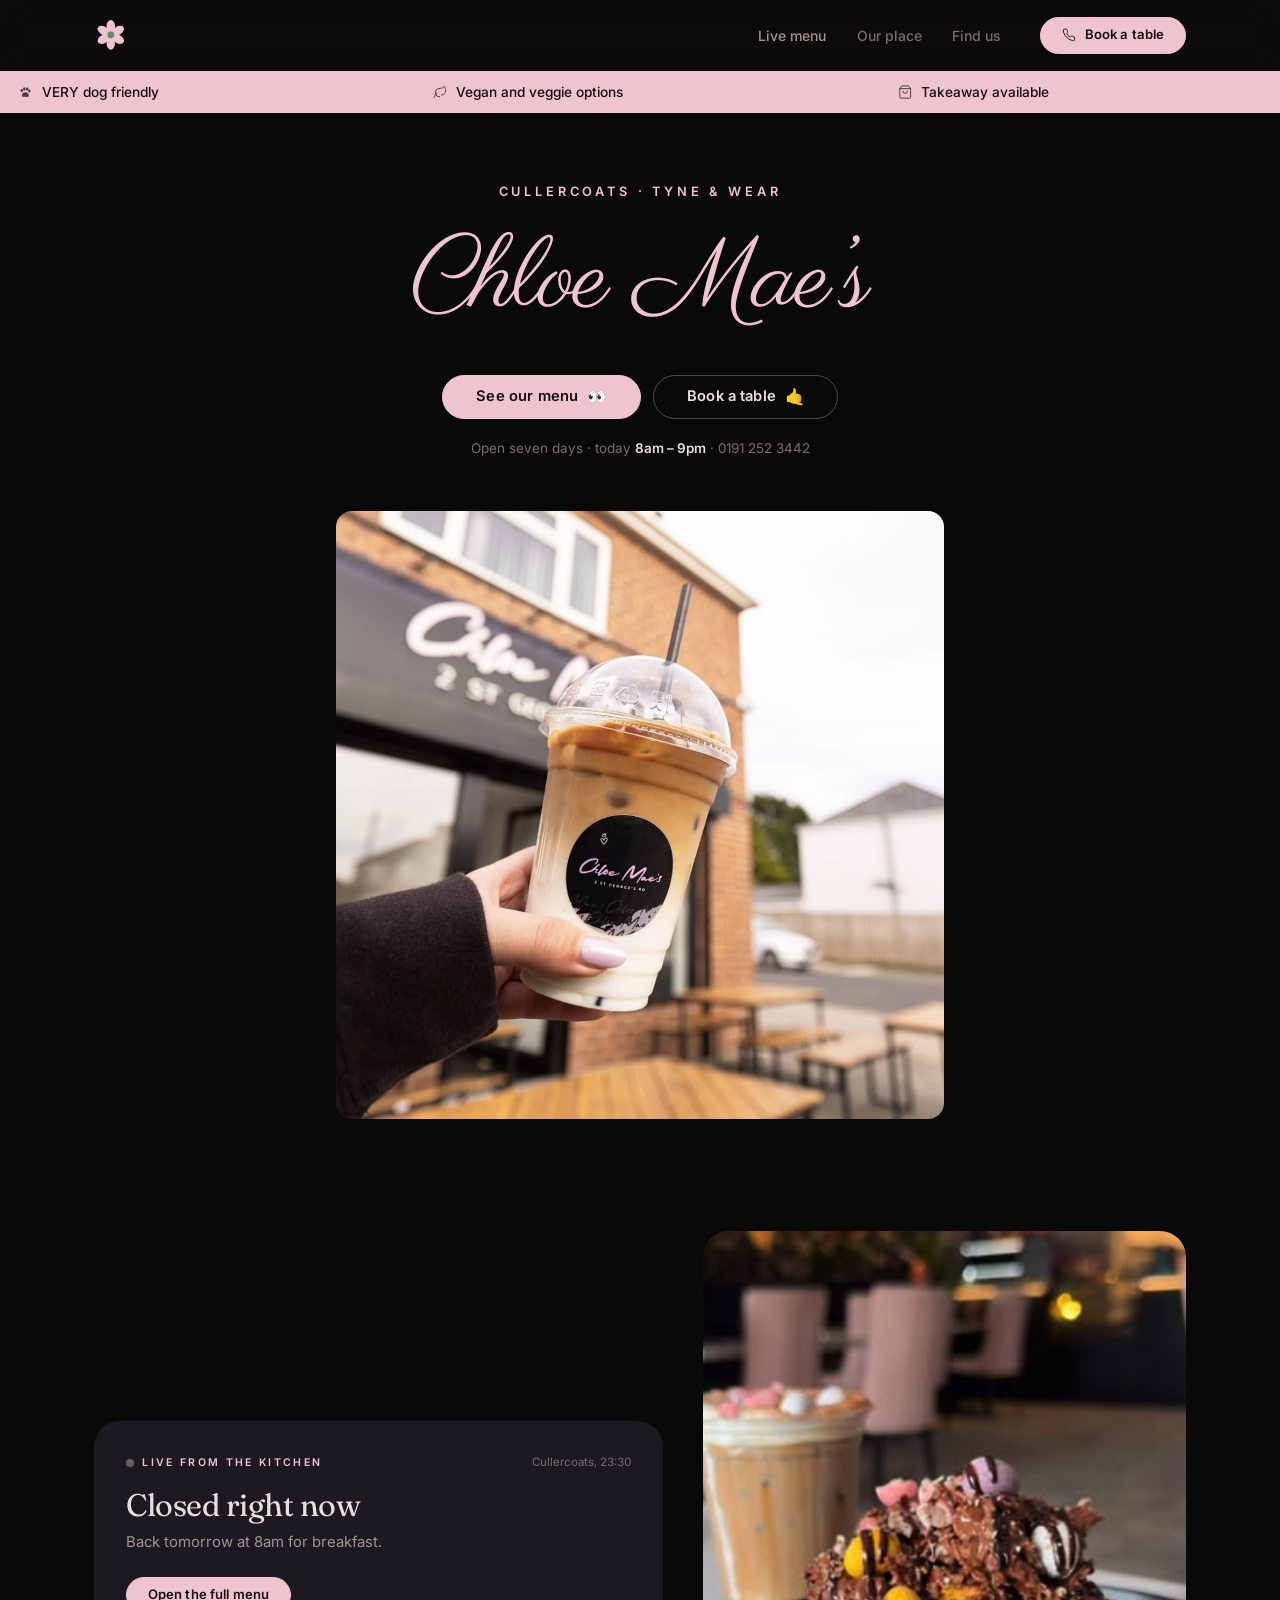
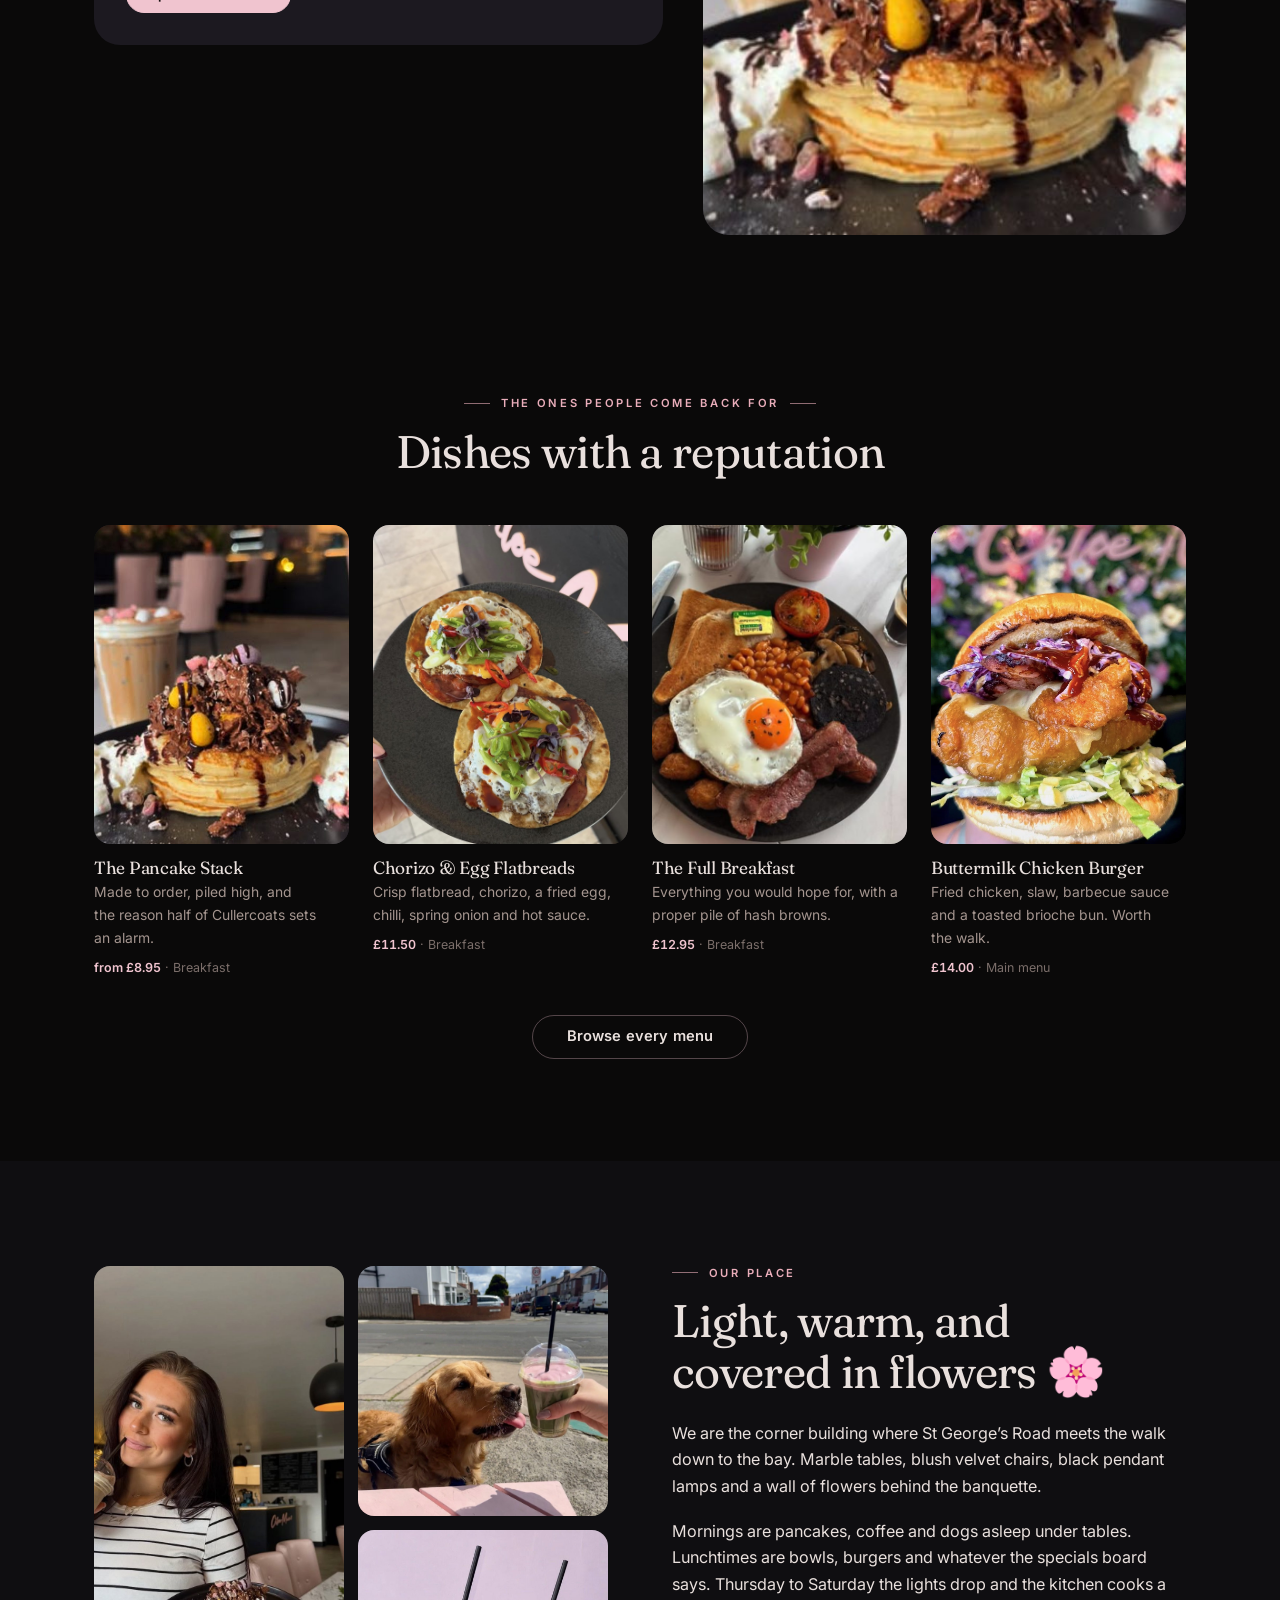
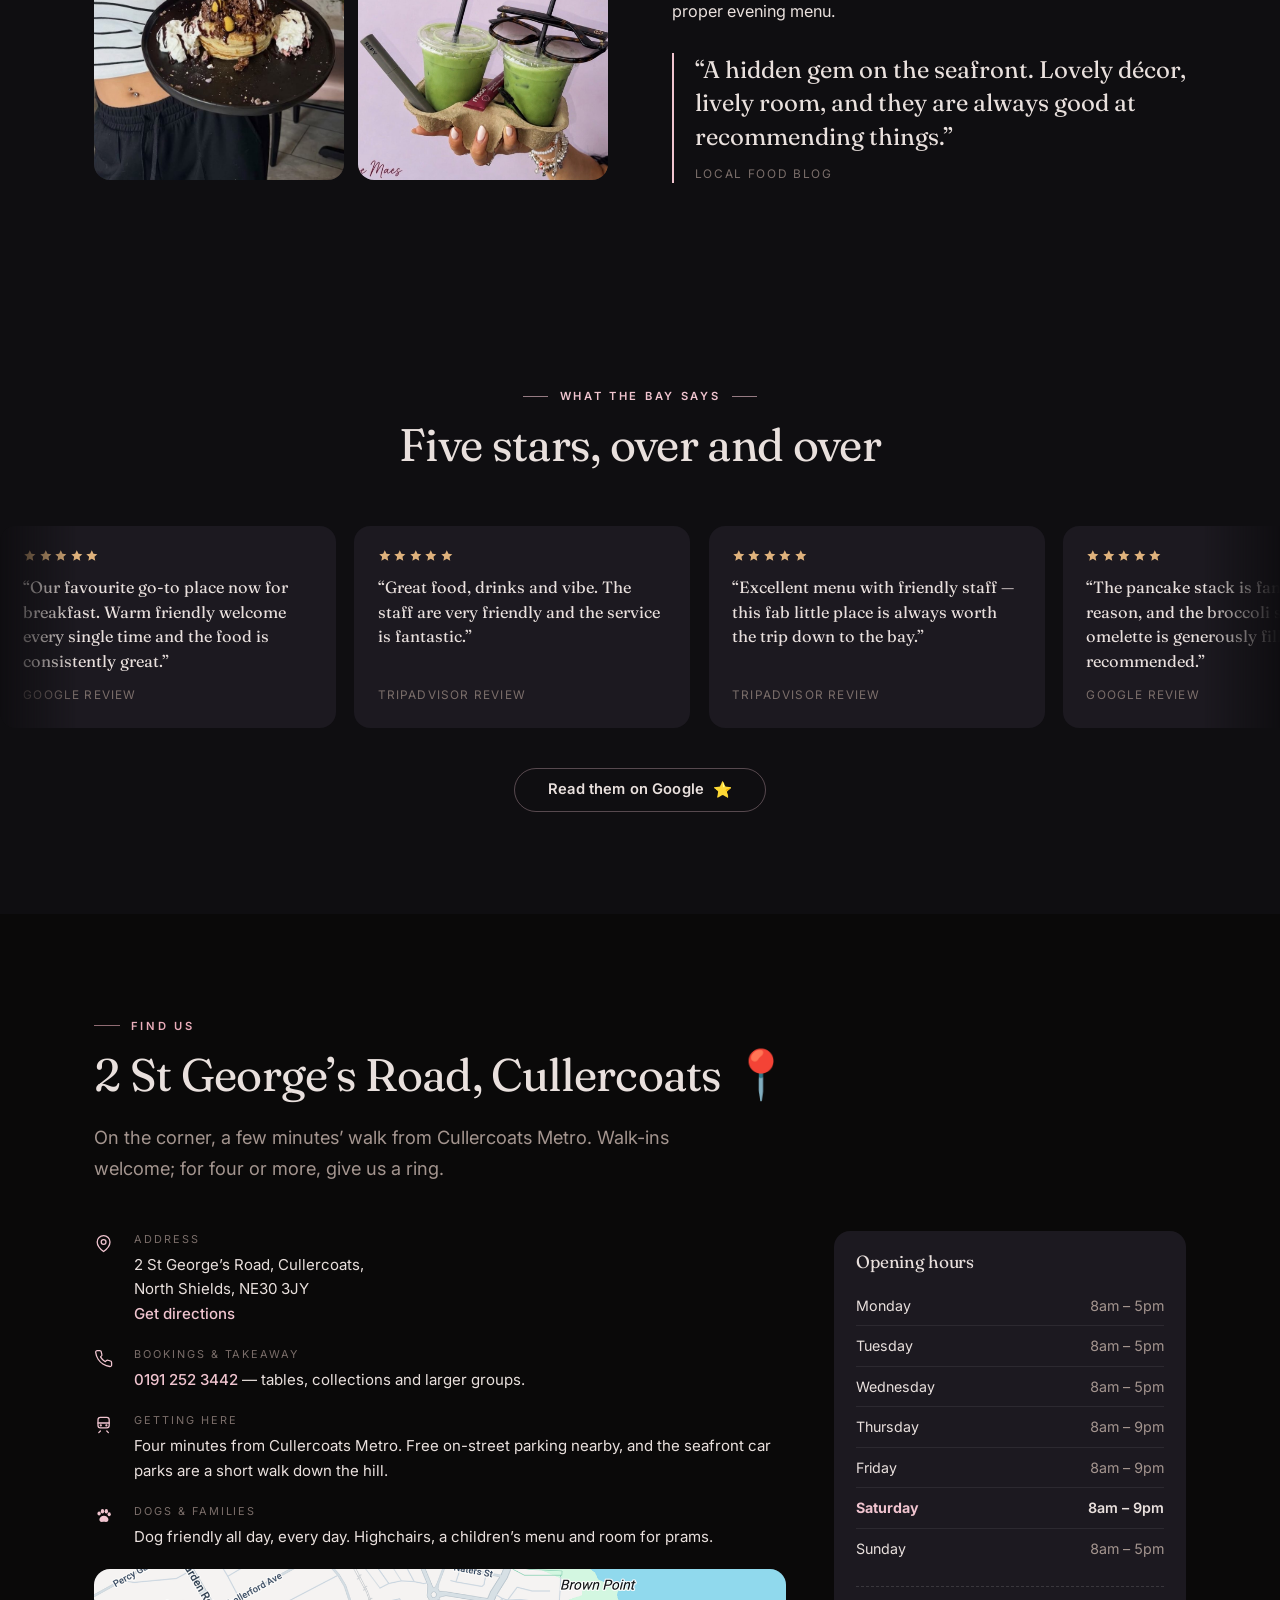
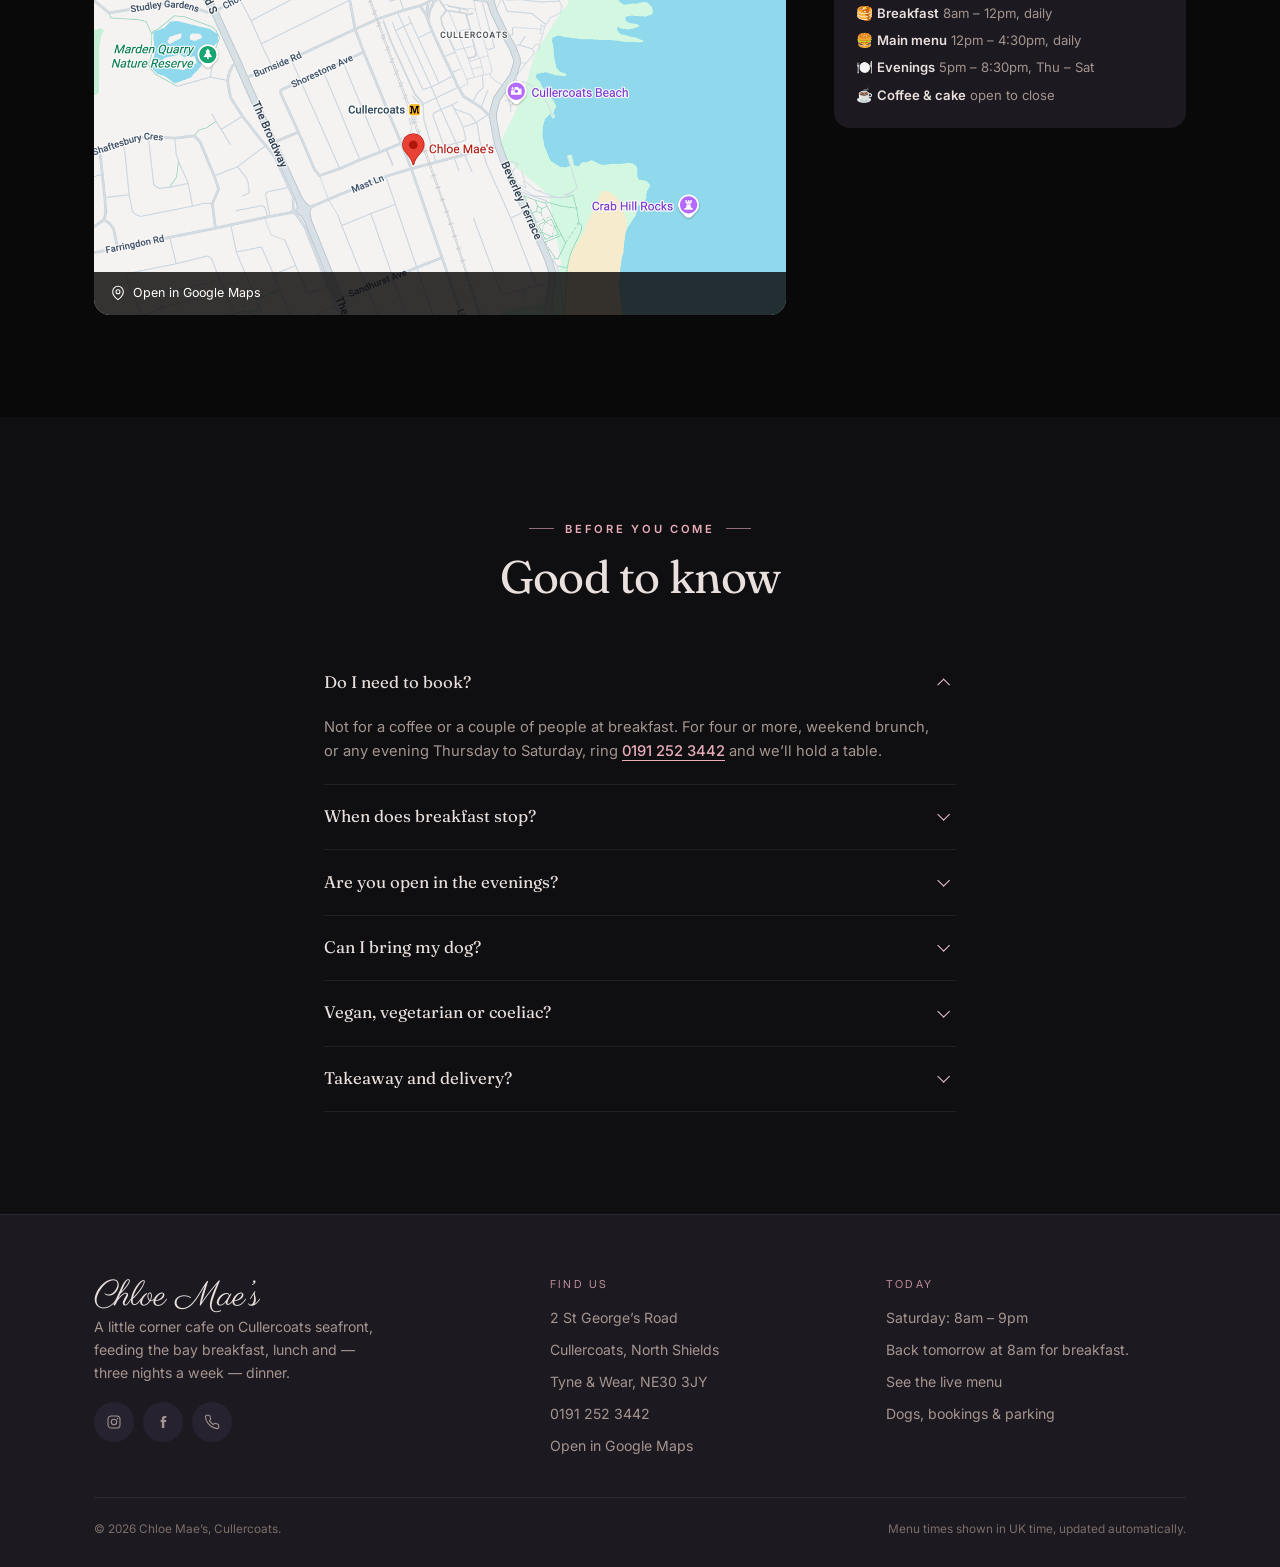
==== commit 43e57401: "Six petals and a green centre The flower mark is redrawn: six petals at even sixty-degree intervals " ====
--- a/index.html
+++ b/index.html
@@ -40,7 +40,7 @@
     <symbol id="i-metro" viewBox="0 0 24 24" fill="none" stroke="currentColor" stroke-width="1.6" stroke-linecap="round" stroke-linejoin="round"><rect x="5" y="3" width="14" height="13" rx="3"/><path d="M5 10h14M8 20l-2 2M16 20l2 2"/><circle cx="8.5" cy="13" r=".6" fill="currentColor"/><circle cx="15.5" cy="13" r=".6" fill="currentColor"/></symbol>
     <symbol id="i-paw" viewBox="0 0 24 24" fill="currentColor"><ellipse cx="6.4" cy="9.4" rx="2.1" ry="2.6"/><ellipse cx="10.6" cy="6.6" rx="2.1" ry="2.8"/><ellipse cx="15.4" cy="6.6" rx="2.1" ry="2.8"/><ellipse cx="19" cy="10.2" rx="2" ry="2.5"/><path d="M12.6 12.2c2.3 0 4.4 1.5 5.2 3.5.9 2.2-.5 4.4-2.9 4.4-1 0-1.7-.3-2.5-.3s-1.5.3-2.5.3c-2.4 0-3.8-2.2-2.9-4.4.8-2 2.9-3.5 5.2-3.5z"/></symbol>
     <symbol id="i-phone-fill" viewBox="0 0 24 24" fill="currentColor"><path d="M6.6 10.8a15.6 15.6 0 0 0 6.6 6.6l2.2-2.2c.28-.28.68-.36 1.03-.24 1.12.37 2.33.57 3.57.57.55 0 1 .45 1 1V20c0 .55-.45 1-1 1C10.6 21 3 13.4 3 4c0-.55.45-1 1-1h3.5c.55 0 1 .45 1 1 0 1.25.2 2.45.57 3.57.11.35.03.75-.25 1.03z"/></symbol>
-    <symbol id="i-flower" viewBox="0 0 24 24"><g fill="currentColor"><ellipse cx="12" cy="5.4" rx="3.1" ry="4.3"/><ellipse cx="18.3" cy="9.9" rx="3.1" ry="4.3" transform="rotate(72 18.3 9.9)"/><ellipse cx="15.9" cy="17.5" rx="3.1" ry="4.3" transform="rotate(144 15.9 17.5)"/><ellipse cx="8.1" cy="17.5" rx="3.1" ry="4.3" transform="rotate(216 8.1 17.5)"/><ellipse cx="5.7" cy="9.9" rx="3.1" ry="4.3" transform="rotate(288 5.7 9.9)"/></g><circle cx="12" cy="12" r="2.6" fill="#14100f"/></symbol>
+    <symbol id="i-flower" viewBox="0 0 24 24"><g fill="currentColor"><ellipse cx="12.00" cy="5.90" rx="3.0" ry="4.5" transform="rotate(0 12.00 5.90)"/><ellipse cx="17.28" cy="8.95" rx="3.0" ry="4.5" transform="rotate(60 17.28 8.95)"/><ellipse cx="17.28" cy="15.05" rx="3.0" ry="4.5" transform="rotate(120 17.28 15.05)"/><ellipse cx="12.00" cy="18.10" rx="3.0" ry="4.5" transform="rotate(180 12.00 18.10)"/><ellipse cx="6.72" cy="15.05" rx="3.0" ry="4.5" transform="rotate(240 6.72 15.05)"/><ellipse cx="6.72" cy="8.95" rx="3.0" ry="4.5" transform="rotate(300 6.72 8.95)"/></g><circle cx="12" cy="12" r="2.4" fill="#5f8f63"/></symbol>
     <symbol id="i-menu" viewBox="0 0 24 24" fill="none" stroke="currentColor" stroke-width="1.6" stroke-linecap="round" stroke-linejoin="round"><path d="M4 6h16M4 12h16M4 18h10"/></symbol>
   </defs>
 </svg>
@@ -70,10 +70,12 @@
           <span class="nav__soon">Our place</span>
           <span class="nav__soon">Find us</span>
           <span class="nav__soon">Questions</span>
-          <a class="btn btn--block" href="tel:+441912523442">
-            <svg class="ic" aria-hidden="true"><use href="#i-phone"/></svg> Call to book
-          </a>
         </nav>
+        <div class="drawer__cta">
+          <a class="btn btn--block" href="tel:+441912523442">Call to book <span class="emoji" aria-hidden="true">&#129305;</span></a>
+          <!-- Swap for the cafe's own ordering link if they would rather not send people to Uber Eats. -->
+          <a class="btn btn--ghost btn--block" href="https://www.ubereats.com/gb/store/chloe-maes/T2t8We8_V22uT3XlZImPUw" target="_blank" rel="noopener">Order takeaway</a>
+        </div>
       </div>
     </div>
   </header>
--- a/assets/css/style.css
+++ b/assets/css/style.css
@@ -286,14 +286,17 @@
 
 .drawer { display: none; border-top: 1px solid var(--line-soft); background: var(--ink); }
 .drawer.is-open { display: block; }
-.drawer nav { display: grid; padding-block: .5rem 1.4rem; }
-.drawer nav a, .drawer nav .nav__soon {
+.drawer nav { display: grid; padding-block: .5rem 0; }
+.drawer nav a:not(.btn), .drawer nav .nav__soon {
   display: block;
   padding: 1rem .25rem; font-size: 1.1rem; font-family: var(--display);
   color: var(--text); border-bottom: 1px solid var(--line-soft);
 }
 .drawer nav .nav__soon { color: var(--faint); cursor: default; }
-.drawer .btn { margin-top: 1.2rem; }
+.drawer__cta { display: grid; gap: .6rem; margin-top: 1.5rem; }
+/* Padding, not margin — a bottom margin here collapses out through the wrap
+   and the last button ends up flush with the drawer's edge. */
+.drawer > .wrap { padding-bottom: 1.75rem; }
 @media (min-width: 901px) { .drawer { display: none !important; } }
 
 /* ------------------------------------------------------------------ 7. Hero */
@@ -342,14 +345,21 @@
   .marquee__track { animation: none; }
 }
 
-/* A banner of the three things worth knowing, sat under the header. It drifts
-   on a phone, where the three will not fit, and holds still on anything wider. */
-.marquee--pills { background: var(--panel-2); padding-block: .8rem; }
-.marquee.is-static { -webkit-mask-image: none; mask-image: none; }
-.marquee.is-static .marquee__track { width: 100%; animation: none; }
-.marquee.is-static .marquee__group {
-  width: 100%; justify-content: center;
-  gap: clamp(1.5rem, 5vw, 4.5rem); padding-right: 0;
+/* A banner of the three things worth knowing, sat under the header. The items
+   space themselves to the width they land on, so one run fills the screen and
+   the belt never shows the same pill twice. No edge fade here — the band has
+   its own colour, and masking it would fade the band itself, not just the
+   pills sliding over it. */
+.marquee--pills {
+  background: var(--panel-2); padding-block: .45rem;
+  -webkit-mask-image: none; mask-image: none;
+}
+/* On anything wider than a phone it becomes a pink banner. */
+@media (min-width: 720px) {
+  .marquee--pills { background: var(--blush); padding-block: .3rem; }
+  /* Transparent on the band, so the chip's own padding only adds height. */
+  .marquee--pills .pill { background: transparent; color: #14100f; font-weight: 500; padding-block: .3rem; }
+  .marquee--pills .pill svg { color: #14100f; opacity: .75; }
 }
 @media (max-width: 420px) { .marquee--pills .pill { font-size: .8rem; padding: .52rem .9rem; } }
 
@@ -623,7 +633,7 @@
 .msection__note { font-size: .8rem; color: var(--faint); margin: -.6rem 0 1.2rem; font-style: italic; }
 
 .mitems { list-style: none; margin: 0; padding: 0; display: grid; gap: 1.1rem; }
-.mitem { display: grid; grid-template-columns: 5.25rem 1fr; gap: 1rem; align-items: center; }
+.mitem { display: grid; grid-template-columns: 5.25rem 1fr; gap: 1rem; align-items: center; color: inherit; }
 .mitem__thumb {
   aspect-ratio: 1; border-radius: 10px;
   border: 1px solid var(--line-soft);
@@ -717,3 +727,46 @@
 /* Pictures at the top of each menu */
 @media print { .nowline, .mitem__thumb { display: none !important; } }
 @media print { .mitem { grid-template-columns: 1fr; } }
+
+/* ====================================================================== */
+/*  22. One dish, one page                                                */
+/* ====================================================================== */
+
+.backlink {
+  display: inline-flex; align-items: center; gap: .5rem;
+  font-size: .85rem; color: var(--muted); margin-bottom: clamp(1.25rem, 3vw, 2rem);
+}
+.backlink svg { width: 1rem; height: 1rem; transform: rotate(180deg); }
+.backlink:hover { color: var(--blush); }
+
+.dish-page { padding-block: clamp(1.75rem, 4vw, 3rem) clamp(1.5rem, 3vw, 2.5rem); }
+.dish-page__grid {
+  display: grid; grid-template-columns: minmax(0, 1fr) minmax(0, 1fr);
+  gap: clamp(1.5rem, 4vw, 3.5rem); align-items: center;
+}
+@media (max-width: 780px) { .dish-page__grid { grid-template-columns: 1fr; } }
+
+.dish-page__shot { aspect-ratio: 1 / 1; border-radius: var(--r-lg); }
+.dish-page__body h1 { font-size: clamp(2rem, 5vw, 3.1rem); margin-bottom: .3em; }
+.dish-page__price {
+  font-family: var(--display); font-size: 1.5rem; color: var(--blush);
+  font-variant-numeric: tabular-nums; margin: 0 0 1rem;
+}
+.dish-page__price small { color: var(--faint); font-size: .6em; }
+
+.dish-page__tags { list-style: none; display: flex; flex-wrap: wrap; gap: .45rem; margin: 1.1rem 0 0; padding: 0; }
+.dish-page__tags li {
+  font-size: .75rem; padding: .3rem .7rem; border-radius: var(--r-pill);
+  background: var(--panel-3); color: var(--blush-dim);
+}
+
+.dish-page__when { list-style: none; margin: 1.4rem 0 0; padding: 0; display: grid; gap: .35rem; font-size: .87rem; color: var(--muted); }
+.dish-page__when li::before { content: '·'; color: var(--blush); margin-right: .5rem; }
+
+.dish-page .nowline { margin: 1.4rem 0 0; }
+.dish-page .btn-row { margin-top: 1.75rem; }
+
+/* Menu rows are links now */
+.mitem:hover .mitem__name { color: var(--blush); }
+.mitem:hover .mitem__thumb { opacity: .88; }
+.mitem__thumb { transition: opacity .25s var(--ease); }
